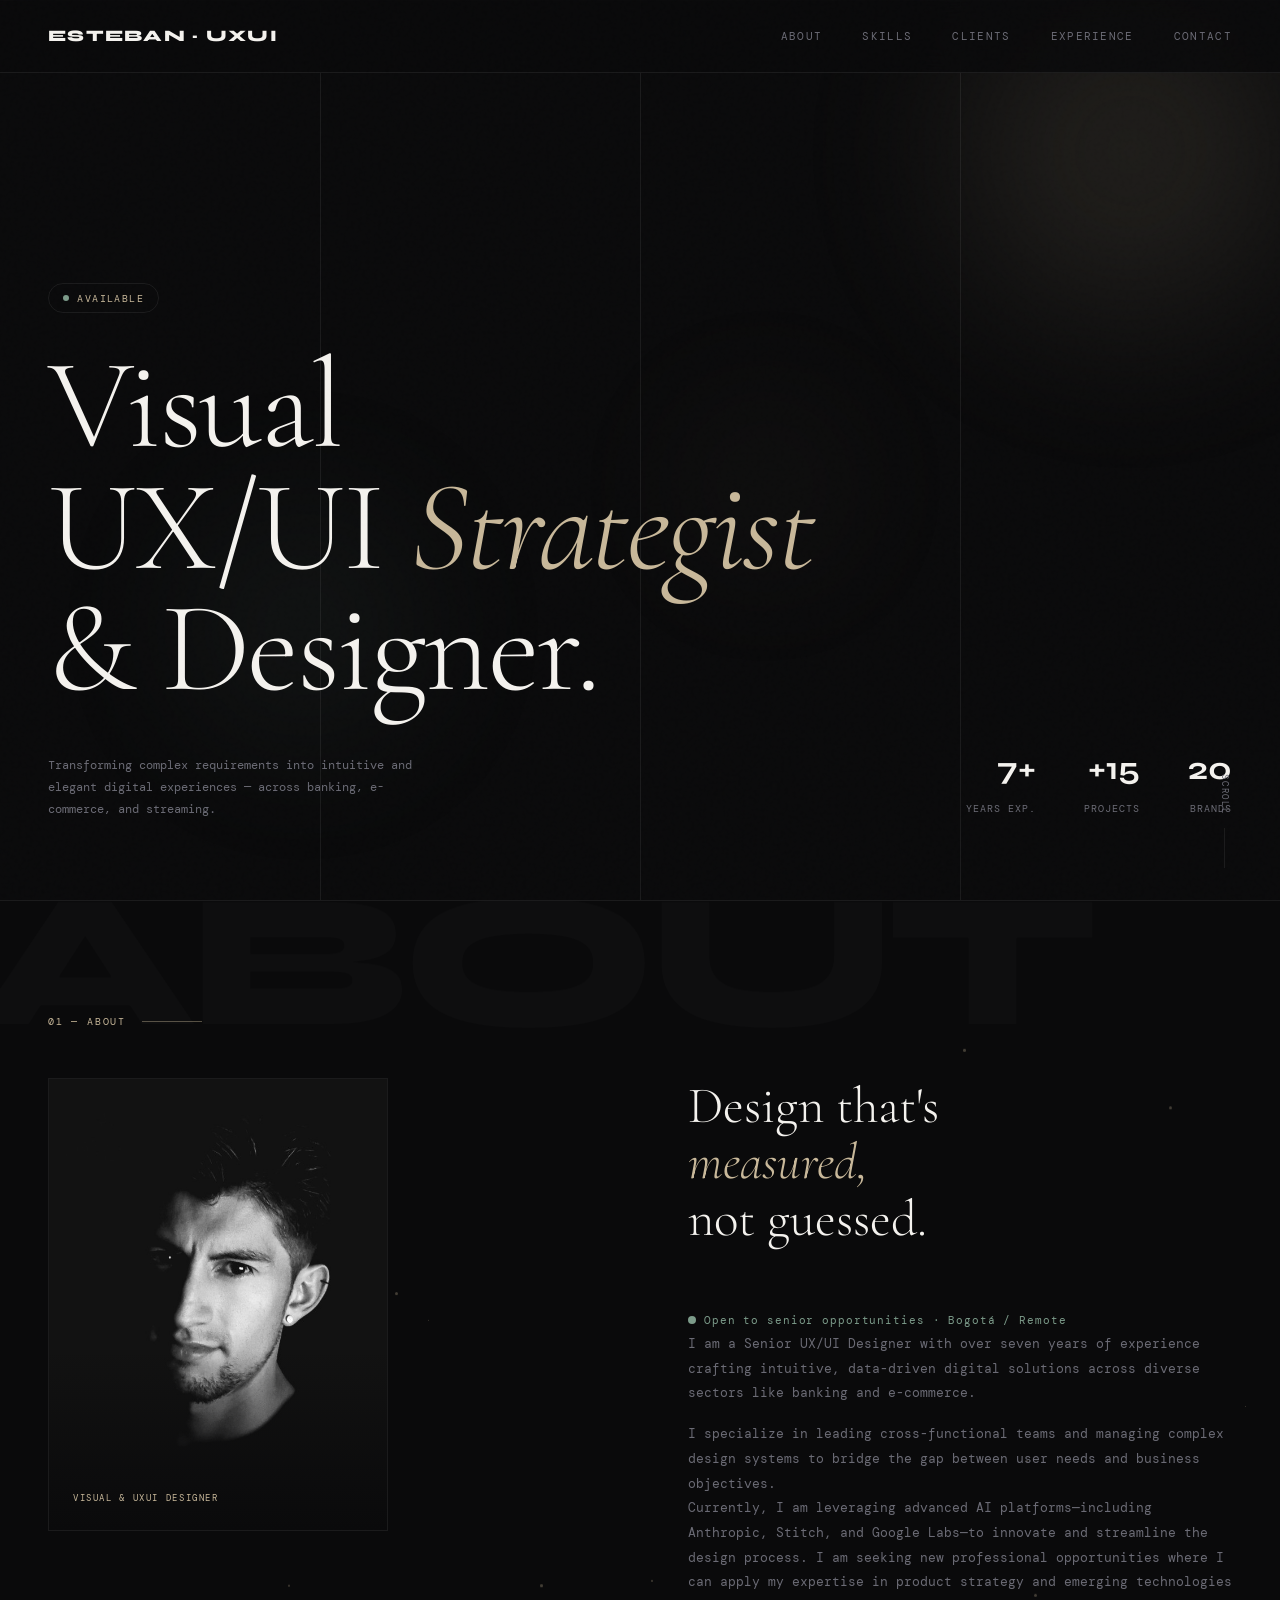
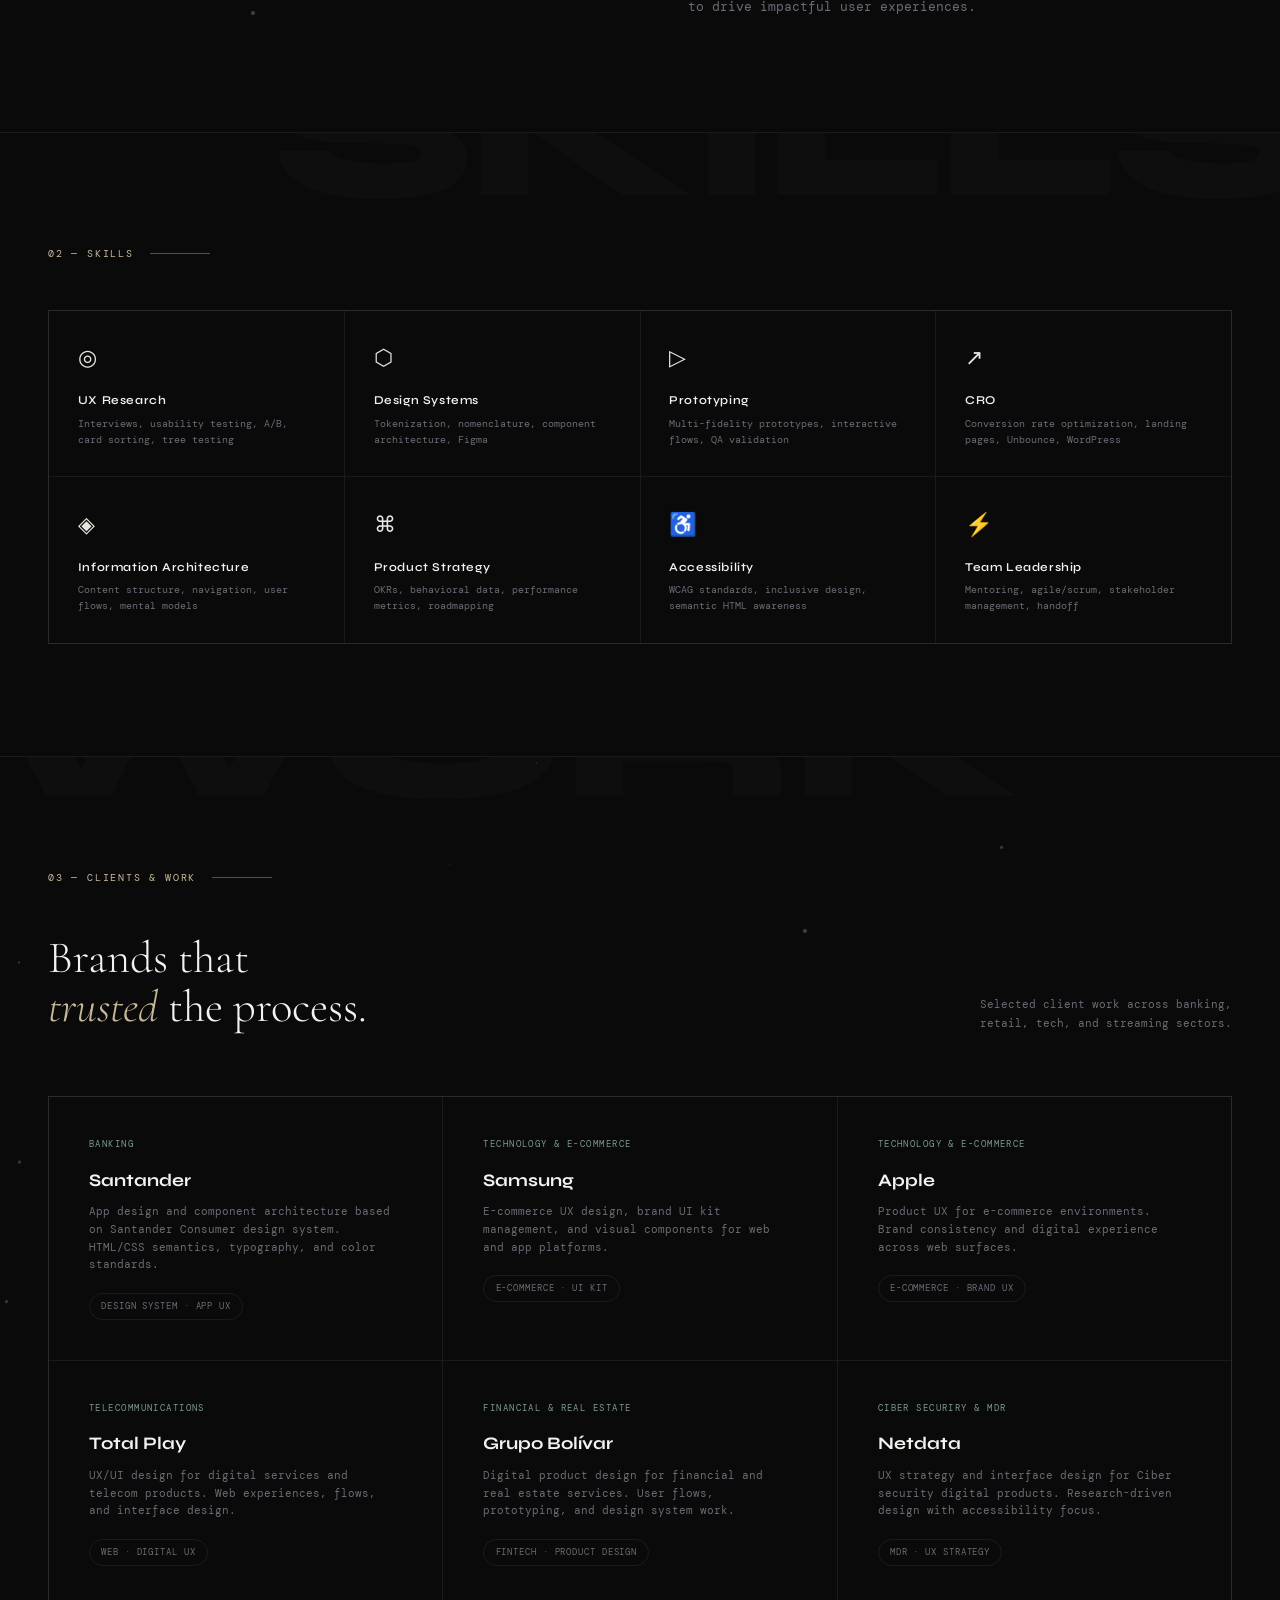
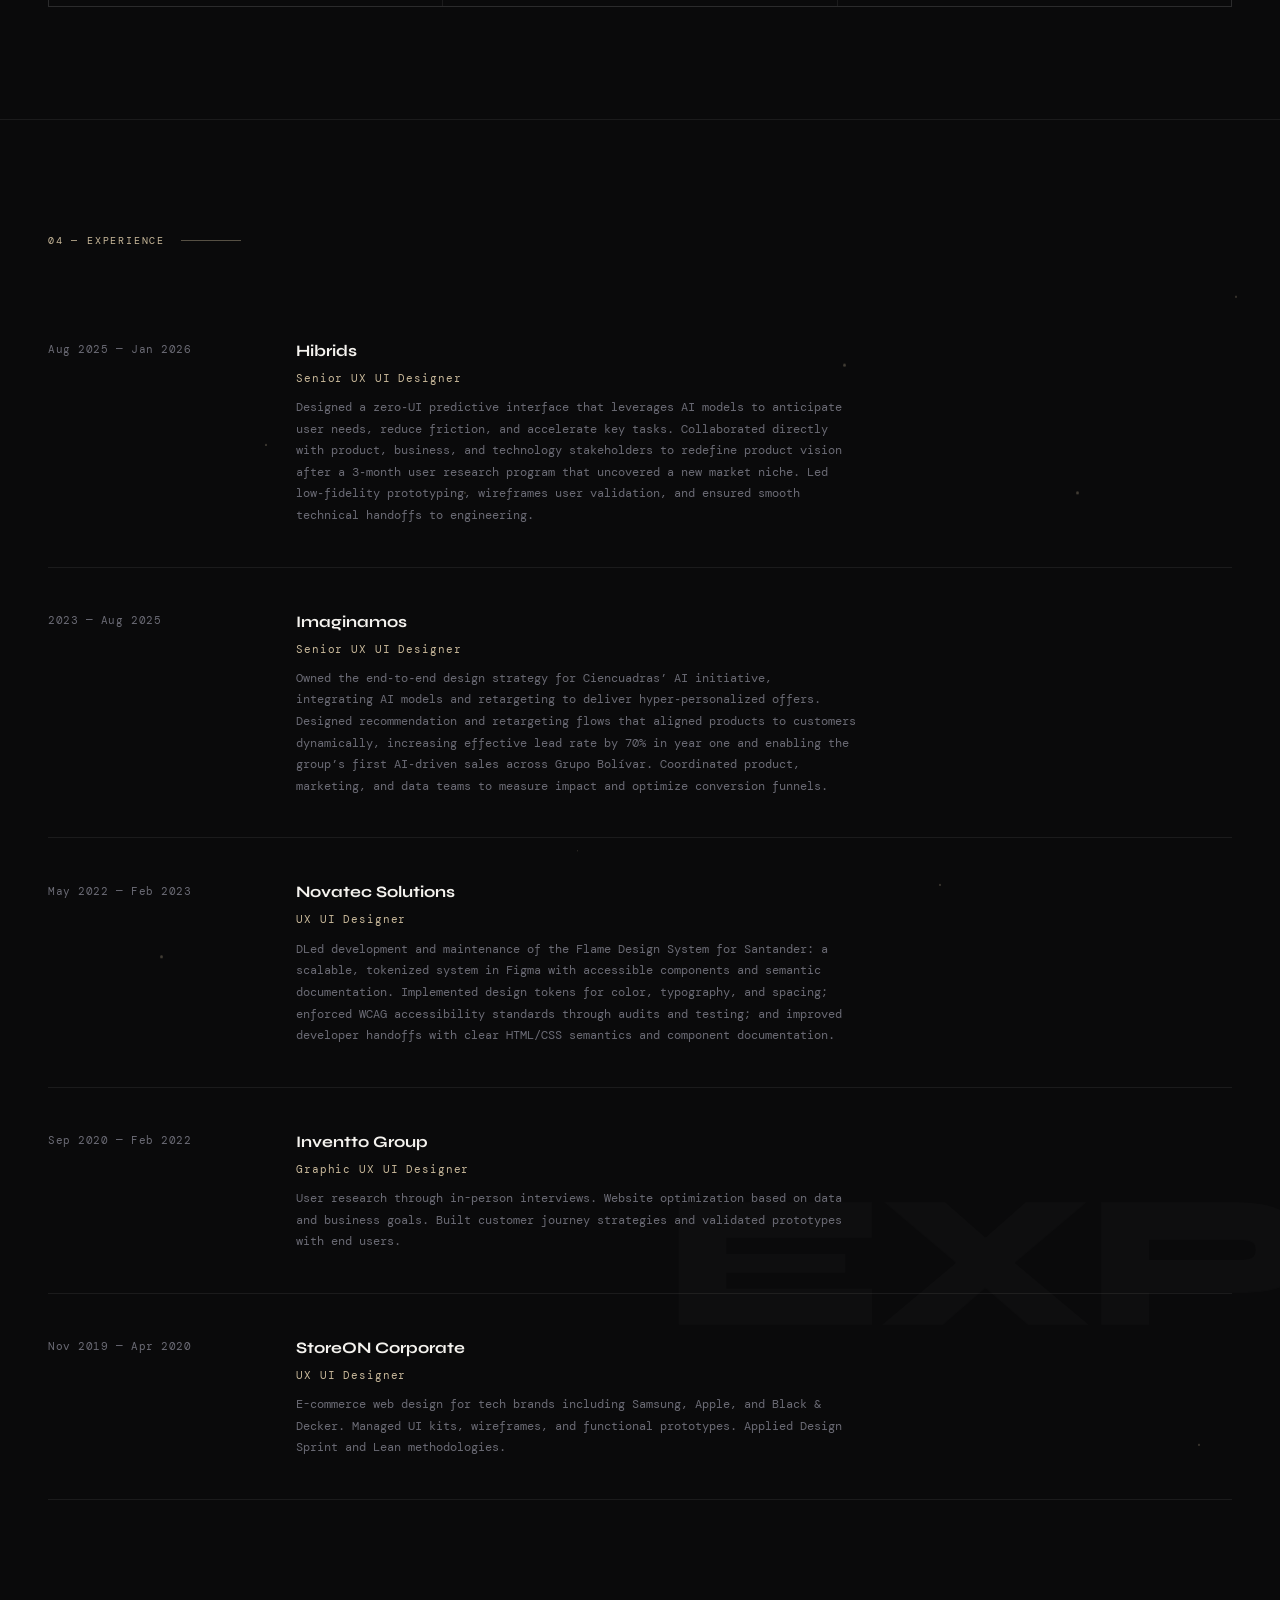
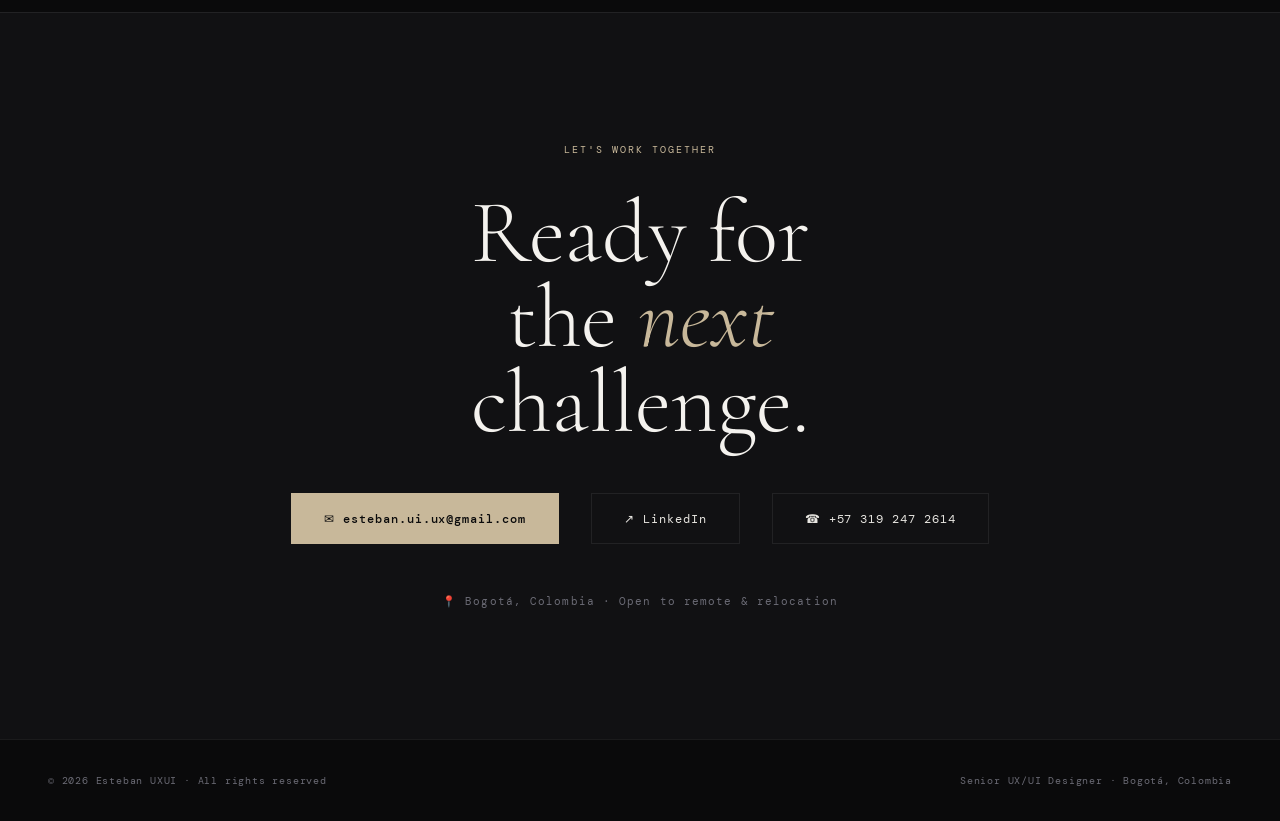
==== index.html @ 53e2f889 "Update index.html update descriptions" ====
<!DOCTYPE html>
<html lang="en">
<head>
  <meta charset="UTF-8" />
  <meta name="viewport" content="width=device-width, initial-scale=1.0" />
  <title>Esteban·Senior UX/UI Designer</title>

  <!-- Fonts -->
  <link href="https://fonts.googleapis.com/css2?family=Cormorant+Garamond:ital,wght@0,300;0,400;0,600;1,300&family=DM+Mono:wght@300;400;500&family=Syne:wght@400;600;700;800&display=swap" rel="stylesheet" />

  <!-- Styles -->
  <link rel="stylesheet" href="css/variables.css" />
  <link rel="stylesheet" href="css/nav.css" />
  <link rel="stylesheet" href="css/hero.css" />
  <link rel="stylesheet" href="css/sections.css" />
  <link rel="stylesheet" href="css/responsive.css" />
</head>
<body>

  <!-- NAV -->
  <nav>
    <div class="nav-logo">Esteban · UXUI</div>
    <ul class="nav-links">
      <li><a href="#about">About</a></li>
      <li><a href="#skills">Skills</a></li>
      <li><a href="#clients">Clients</a></li>
      <li><a href="#experience">Experience</a></li>
      <li><a href="#contact">Contact</a></li>
    </ul>
  </nav>

  <!-- HERO -->
  <section id="hero">
    <div class="parallax-orb orb-1" data-speed="0.15"></div>
    <div class="parallax-orb orb-2" data-speed="0.25"></div>
    <div class="parallax-orb orb-3" data-speed="0.1"></div>
    <div class="hero-grid-line" data-speed="0.05"></div>
    <div class="hero-grid-line" data-speed="0.08"></div>
    <div class="hero-grid-line" data-speed="0.04"></div>

    <div class="hero-badge parallax-layer" data-speed="0.06">Available</div>

    <h1 class="hero-title parallax-layer" data-speed="0.12">
      Visual<br/>
      UX/UI <em>Strategist</em><br/>
      &amp; Designer.
    </h1>

    <div class="hero-bottom parallax-layer" data-speed="0.07">
      <p class="hero-desc">
        Transforming complex requirements into intuitive and elegant digital experiences — across banking, e-commerce, and streaming.
      </p>
      <div class="hero-stats">
        <div>
          <span class="stat-num">7+</span>
          <span class="stat-label">Years exp.</span>
        </div>
        <div>
          <span class="stat-num">+15</span>
          <span class="stat-label">Projects</span>
        </div>
        <div>
          <span class="stat-num">20</span>
          <span class="stat-label">Brands</span>
        </div>
      </div>
    </div>

    <div class="scroll-hint">Scroll</div>
  </section>

  <!-- ABOUT -->
  <section id="about">
    <div class="section-bg-text" data-speed="0.04" style="top:0;left:-2%;">ABOUT</div>
    <div class="section-label">01 — About</div>
    <div class="about-grid reveal">
      <div>
        <div class="about-photo-wrap">
          <img src="assets/images/esteban.jpg" alt="Esteban UXUI" />
          <span class="photo-label">Visual & UXUI Designer</span>
        </div>
      </div>
      <div>
        <h2 class="about-title">
          Design that's<br/>
          <em>measured,</em><br/>
          not guessed.
        </h2>
        <div class="availability-tag">Open to senior opportunities · Bogotá / Remote</div>
        <br/>
        <p class="about-text">
          I am a Senior UX/UI Designer with over seven years of experience crafting intuitive, data-driven digital solutions across diverse sectors like banking and e-commerce.
        <p class="about-text">
          I specialize in leading cross-functional teams and managing complex design systems to bridge the gap between user needs and business objectives. 
        </p>        </p>
        <p class="about-text">
         Currently, I am leveraging advanced AI platforms—including Anthropic, Stitch, and Google Labs—to innovate and streamline the design process. I am seeking new professional opportunities where I can apply my expertise in product strategy and emerging technologies to drive impactful user experiences.
        </p>
      </div>
    </div>
  </section>

  <!-- SKILLS -->
  <section id="skills">
    <div class="section-bg-text" data-speed="0.06" style="top:0;right:-2%;text-align:right;">SKILLS</div>
    <div class="section-label">02 — Skills</div>
    <div class="skills-grid reveal">
      <div class="skill-item">
        <span class="skill-icon">◎</span>
        <div class="skill-name">UX Research</div>
        <div class="skill-desc">Interviews, usability testing, A/B, card sorting, tree testing</div>
      </div>
      <div class="skill-item">
        <span class="skill-icon">⬡</span>
        <div class="skill-name">Design Systems</div>
        <div class="skill-desc">Tokenization, nomenclature, component architecture, Figma</div>
      </div>
      <div class="skill-item">
        <span class="skill-icon">▷</span>
        <div class="skill-name">Prototyping</div>
        <div class="skill-desc">Multi-fidelity prototypes, interactive flows, QA validation</div>
      </div>
      <div class="skill-item">
        <span class="skill-icon">↗</span>
        <div class="skill-name">CRO</div>
        <div class="skill-desc">Conversion rate optimization, landing pages, Unbounce, WordPress</div>
      </div>
      <div class="skill-item">
        <span class="skill-icon">◈</span>
        <div class="skill-name">Information Architecture</div>
        <div class="skill-desc">Content structure, navigation, user flows, mental models</div>
      </div>
      <div class="skill-item">
        <span class="skill-icon">⌘</span>
        <div class="skill-name">Product Strategy</div>
        <div class="skill-desc">OKRs, behavioral data, performance metrics, roadmapping</div>
      </div>
      <div class="skill-item">
        <span class="skill-icon">♿</span>
        <div class="skill-name">Accessibility</div>
        <div class="skill-desc">WCAG standards, inclusive design, semantic HTML awareness</div>
      </div>
      <div class="skill-item">
        <span class="skill-icon">⚡</span>
        <div class="skill-name">Team Leadership</div>
        <div class="skill-desc">Mentoring, agile/scrum, stakeholder management, handoff</div>
      </div>
    </div>
  </section>

  <!-- CLIENTS -->
  <section id="clients">
    <div class="section-bg-text" data-speed="0.05" style="top:0;left:-2%;">WORK</div>
    <div class="section-label">03 — Clients &amp; Work</div>
    <div class="clients-intro reveal">
      <h2 class="clients-title">
        Brands that<br/>
        <em>trusted</em> the process.
      </h2>
      <p class="clients-note">
        Selected client work across banking, retail, tech, and streaming sectors.
      </p>
    </div>
    <div class="clients-grid reveal">
      <div class="client-card">
        <div class="client-sector">Banking</div>
        <div class="client-name">Santander</div>
        <div class="client-work">App design and component architecture based on Santander Consumer design system. HTML/CSS semantics, typography, and color standards.</div>
        <span class="client-tag">Design System · App UX</span>
      </div>
      <div class="client-card">
        <div class="client-sector">Technology & e-Commerce</div>
        <div class="client-name">Samsung</div>
        <div class="client-work">E-commerce UX design, brand UI kit management, and visual components for web and app platforms.</div>
        <span class="client-tag">E-commerce · UI Kit</span>
      </div>
      <div class="client-card">
        <div class="client-sector">Technology & e-Commerce</div>
        <div class="client-name">Apple</div>
        <div class="client-work">Product UX for e-commerce environments. Brand consistency and digital experience across web surfaces.</div>
        <span class="client-tag">E-commerce · Brand UX</span>
      </div>
      <div class="client-card">
        <div class="client-sector">Telecommunications</div>
        <div class="client-name">Total Play</div>
        <div class="client-work">UX/UI design for digital services and telecom products. Web experiences, flows, and interface design.</div>
        <span class="client-tag">Web · Digital UX</span>
      </div>
      <div class="client-card">
        <div class="client-sector">Financial &amp; Real Estate</div>
        <div class="client-name">Grupo Bolívar</div>
        <div class="client-work">Digital product design for financial and real estate services. User flows, prototyping, and design system work.</div>
        <span class="client-tag">Fintech · Product Design</span>
      </div>
      <div class="client-card">
        <div class="client-sector">Ciber securiry &amp; MDR</div>
        <div class="client-name">Netdata</div>
        <div class="client-work">UX strategy and interface design for Ciber security digital products. Research-driven design with accessibility focus.</div>
        <span class="client-tag">MDR · UX Strategy</span>
      </div>
    </div>
  </section>

  <!-- EXPERIENCE -->
  <section id="experience">
    <div class="section-bg-text" data-speed="0.07" style="bottom:0;right:-2%;">EXP</div>
    <div class="section-label">04 — Experience</div>
    <div class="exp-list reveal">
      <div class="exp-item">
        <div class="exp-date">Aug 2025 — Jan 2026</div>
        <div>
          <div class="exp-company">Hibrids</div>
          <div class="exp-role">Senior UX UI Designer</div>
          <div class="exp-desc">Designed a zero‑UI predictive interface that leverages AI models to anticipate user needs, reduce friction, and accelerate key tasks. Collaborated directly with product, business, and technology stakeholders to redefine product vision after a 3‑month user research program that uncovered a new market niche. Led low‑fidelity prototyping, wireframes user validation, and ensured smooth technical handoffs to engineering.</div>
        </div>
      </div>
      <div class="exp-item">
        <div class="exp-date">2023 — Aug 2025</div>
        <div>
          <div class="exp-company">Imaginamos</div>
          <div class="exp-role">Senior UX UI Designer</div>
          <div class="exp-desc">Owned the end‑to‑end design strategy for Ciencuadras’ AI initiative, integrating AI models and retargeting to deliver hyper‑personalized offers. Designed recommendation and retargeting flows that aligned products to customers dynamically, increasing effective lead rate by 70% in year one and enabling the group’s first AI‑driven sales across Grupo Bolívar. Coordinated product, marketing, and data teams to measure impact and optimize conversion funnels.</div>
        </div>
      </div>
      <div class="exp-item">
        <div class="exp-date">May 2022 — Feb 2023</div>
        <div>
          <div class="exp-company">Novatec Solutions</div>
          <div class="exp-role">UX UI Designer</div>
          <div class="exp-desc">DLed development and maintenance of the Flame Design System for Santander: a scalable, tokenized system in Figma with accessible components and semantic documentation. Implemented design tokens for color, typography, and spacing; enforced WCAG accessibility standards through audits and testing; and improved developer handoffs with clear HTML/CSS semantics and component documentation.</div>
        </div>
      </div>
      <div class="exp-item">
        <div class="exp-date">Sep 2020 — Feb 2022</div>
        <div>
          <div class="exp-company">Inventto Group</div>
          <div class="exp-role">Graphic UX UI Designer</div>
          <div class="exp-desc">User research through in-person interviews. Website optimization based on data and business goals. Built customer journey strategies and validated prototypes with end users.</div>
        </div>
      </div>
      <div class="exp-item">
        <div class="exp-date">Nov 2019 — Apr 2020</div>
        <div>
          <div class="exp-company">StoreON Corporate</div>
          <div class="exp-role">UX UI Designer</div>
          <div class="exp-desc">E-commerce web design for tech brands including Samsung, Apple, and Black &amp; Decker. Managed UI kits, wireframes, and functional prototypes. Applied Design Sprint and Lean methodologies.</div>
        </div>
      </div>
    </div>
  </section>

  <!-- CONTACT -->
  <section id="contact">
    <div class="contact-eyebrow">Let's work together</div>
    <h2 class="contact-title">
      Ready for<br/>
      the <em>next</em><br/>
      challenge.
    </h2>
    <div class="contact-links">
      <a href="mailto:esteban.ui.ux@gmail.com" class="contact-link primary">✉ esteban.ui.ux@gmail.com</a>
      <a href="https://www.linkedin.com/in/estebanuxui-6846291a7" target="_blank" class="contact-link">↗ LinkedIn</a>
      <a href="tel:+573192472614" class="contact-link">☎ +57 319 247 2614</a>
    </div>
    <p class="contact-location">📍 Bogotá, Colombia · Open to remote &amp; relocation</p>
  </section>

  <!-- FOOTER -->
  <footer>
    <span class="footer-copy">© 2026 Esteban UXUI · All rights reserved</span>
    <span class="footer-made">Senior UX/UI Designer · Bogotá, Colombia</span>
  </footer>

  <!-- Scripts (ES modules) -->
  <script type="module" src="js/main.js"></script>

</body>
</html>
---- css/variables.css ----
/* ============================================
   VARIABLES & BASE RESET
   ============================================ */

:root {
  --bg:      #0a0a0b;
  --bg2:     #111113;
  --bg3:     #18181c;
  --border:  rgba(255, 255, 255, 0.07);
  --text:    #e8e6e1;
  --muted:   #6b6b75;
  --accent:  #c8b89a;
  --accent2: #7c9b8a;
  --white:   #f4f2ee;
}

*, *::before, *::after {
  box-sizing: border-box;
  margin: 0;
  padding: 0;
}

html {
  scroll-behavior: smooth;
}

body {
  background: var(--bg);
  color: var(--text);
  font-family: 'DM Mono', monospace;
  font-size: 14px;
  line-height: 1.7;
  overflow-x: hidden;
}

/* Noise texture overlay */
body::before {
  content: '';
  position: fixed;
  inset: 0;
  background-image: url("data:image/svg+xml,%3Csvg viewBox='0 0 256 256' xmlns='http://www.w3.org/2000/svg'%3E%3Cfilter id='noise'%3E%3CfeTurbulence type='fractalNoise' baseFrequency='0.9' numOctaves='4' stitchTiles='stitch'/%3E%3C/filter%3E%3Crect width='100%25' height='100%25' filter='url(%23noise)' opacity='0.04'/%3E%3C/svg%3E");
  pointer-events: none;
  z-index: 9999;
  opacity: 0.4;
}

/* Shared section base */
section {
  padding: 7rem 3rem;
  border-top: 1px solid var(--border);
}

/* Section label */
.section-label {
  font-size: 10px;
  letter-spacing: 0.18em;
  text-transform: uppercase;
  color: var(--accent);
  margin-bottom: 3rem;
  display: flex;
  align-items: center;
  gap: 1rem;
}

.section-label::after {
  content: '';
  height: 1px;
  flex: 1;
  max-width: 60px;
  background: var(--accent);
  opacity: 0.4;
}

/* Scroll reveal animation */
.reveal {
  opacity: 0;
  transform: translateY(30px);
  transition: opacity 0.7s ease, transform 0.7s ease;
}

.reveal.visible {
  opacity: 1;
  transform: translateY(0);
}

/* Keyframes */
@keyframes fadeUp {
  from { opacity: 0; transform: translateY(24px); }
  to   { opacity: 1; transform: translateY(0); }
}

@keyframes pulse {
  0%, 100% { opacity: 1; transform: scale(1); }
  50%       { opacity: 0.4; transform: scale(0.7); }
}
---- css/nav.css ----
/* ============================================
   NAV — Fixed top navigation
   ============================================ */
nav {
  position: fixed;
  top: 0; left: 0; right: 0;
  z-index: 100;
  display: flex;
  justify-content: space-between;
  align-items: center;
  padding: 1.4rem 3rem;
  border-bottom: 1px solid var(--border);
  background: rgba(10,10,11,0.85);
  backdrop-filter: blur(16px);
}
.nav-logo {
  font-family: 'Syne', sans-serif;
  font-weight: 800;
  font-size: 1rem;
  letter-spacing: 0.08em;
  color: var(--white);
  text-transform: uppercase;
}
.nav-links { display: flex; gap: 2.5rem; list-style: none; }
.nav-links a {
  color: var(--muted);
  text-decoration: none;
  font-size: 11px;
  letter-spacing: 0.12em;
  text-transform: uppercase;
  transition: color 0.3s;
}
.nav-links a:hover { color: var(--accent); }
---- css/hero.css ----
/* ============================================
   HERO — Full-screen intro section
   ============================================ */
#hero {
  min-height: 100vh;
  display: flex;
  flex-direction: column;
  justify-content: flex-end;
  padding: 0 3rem 5rem;
  position: relative;
  overflow: hidden;
}
.parallax-orb {
  position: absolute;
  border-radius: 50%;
  pointer-events: none;
  will-change: transform;
  filter: blur(80px);
  opacity: 0.18;
}
.orb-1 { width:500px;height:500px;background:radial-gradient(circle,#c8b89a 0%,transparent 70%);top:-100px;right:-100px; }
.orb-2 { width:350px;height:350px;background:radial-gradient(circle,#7c9b8a 0%,transparent 70%);bottom:100px;left:10%;opacity:0.12; }
.orb-3 { width:250px;height:250px;background:radial-gradient(circle,#c8b89a 0%,transparent 70%);top:40%;left:50%;opacity:0.08; }
.hero-grid-line { position:absolute;top:0;bottom:0;width:1px;background:var(--border);will-change:transform; }
.hero-grid-line:nth-child(4) { left:25%; }
.hero-grid-line:nth-child(5) { left:50%; }
.hero-grid-line:nth-child(6) { left:75%; }
.parallax-layer { will-change: transform; }
.section-bg-text {
  position:absolute;
  font-family:'Syne',sans-serif;
  font-size:clamp(6rem,15vw,14rem);
  font-weight:800;
  color:rgba(255,255,255,0.02);
  pointer-events:none;
  white-space:nowrap;
  line-height:1;
  will-change:transform;
  letter-spacing:-0.04em;
  user-select:none;
}
.parallax-dots { position:absolute;width:100%;height:100%;top:0;left:0;pointer-events:none;overflow:hidden; }
.pdot { position:absolute;width:2px;height:2px;background:var(--accent);border-radius:50%;opacity:0.3;will-change:transform; }
.hero-badge {
  display:inline-flex;align-items:center;gap:0.5rem;
  border:1px solid var(--border);padding:0.35rem 0.9rem;
  border-radius:100px;font-size:10px;letter-spacing:0.14em;
  text-transform:uppercase;color:var(--accent);margin-bottom:2rem;
  width:fit-content;animation:fadeUp 0.8s ease both;
}
.hero-badge::before { content:'';width:6px;height:6px;background:var(--accent2);border-radius:50%;animation:pulse 2s infinite; }
.hero-title {
  font-family:'Cormorant Garamond',serif;
  font-size:clamp(4rem,10vw,9rem);
  font-weight:300;line-height:0.95;letter-spacing:-0.02em;
  color:var(--white);margin-bottom:2rem;
  animation:fadeUp 0.8s 0.1s ease both;
}
.hero-title em { font-style:italic;color:var(--accent); }
.hero-bottom { display:flex;justify-content:space-between;align-items:flex-end;animation:fadeUp 0.8s 0.2s ease both; }
.hero-desc { max-width:380px;color:var(--muted);font-size:12px;line-height:1.8; }
.hero-stats { display:flex;gap:3rem;text-align:right; }
.stat-num { font-family:'Syne',sans-serif;font-size:2rem;font-weight:700;color:var(--white);display:block; }
.stat-label { font-size:10px;letter-spacing:0.1em;text-transform:uppercase;color:var(--muted); }
.scroll-hint {
  position:absolute;right:3rem;bottom:2rem;
  writing-mode:vertical-rl;font-size:9px;letter-spacing:0.2em;
  text-transform:uppercase;color:var(--muted);
  display:flex;align-items:center;gap:0.8rem;
  animation:fadeUp 1s 0.5s ease both;
}
.scroll-hint::after { content:'';height:40px;width:1px;background:var(--border); }
---- css/sections.css ----
/* ============================================
   PARALLAX BG TEXT & DOTS (shared)
   ============================================ */

.section-bg-text {
  position: absolute;
  font-family: 'Syne', sans-serif;
  font-size: clamp(6rem, 15vw, 14rem);
  font-weight: 800;
  color: rgba(255, 255, 255, 0.02);
  pointer-events: none;
  white-space: nowrap;
  line-height: 1;
  will-change: transform;
  letter-spacing: -0.04em;
  user-select: none;
}

#about, #skills, #clients, #experience {
  position: relative;
  overflow: hidden;
}

.parallax-dots {
  position: absolute;
  width: 100%; height: 100%;
  top: 0; left: 0;
  pointer-events: none;
  overflow: hidden;
}

.pdot {
  position: absolute;
  width: 2px; height: 2px;
  background: var(--accent);
  border-radius: 50%;
  opacity: 0.3;
  will-change: transform;
}

/* ============================================
   ABOUT SECTION
   ============================================ */

#about .about-grid {
  display: grid;
  grid-template-columns: 1fr 1fr;
  gap: 6rem;
  align-items: start;
}

.about-title {
  font-family: 'Cormorant Garamond', serif;
  font-size: clamp(2rem, 4vw, 3.5rem);
  font-weight: 300;
  line-height: 1.1;
  color: var(--white);
  margin-bottom: 2rem;
}

.about-title em {
  font-style: italic;
  color: var(--accent);
}

.about-text {
  color: var(--muted);
  line-height: 1.9;
  font-size: 13px;
}

.about-text + .about-text {
  margin-top: 1rem;
}

.availability-tag {
  display: inline-flex;
  align-items: center;
  gap: 0.5rem;
  margin-top: 2rem;
  font-size: 11px;
  color: var(--accent2);
  letter-spacing: 0.08em;
}

.availability-tag::before {
  content: '';
  width: 8px; height: 8px;
  background: var(--accent2);
  border-radius: 50%;
  animation: pulse 2s infinite;
}

/* Photo */
.about-photo-wrap {
  position: relative;
  width: 100%;
  max-width: 340px;
  aspect-ratio: 3/4;
  overflow: hidden;
  border: 1px solid var(--border);
}

.about-photo-wrap::after {
  content: '';
  position: absolute;
  inset: 0;
  background: linear-gradient(to top, var(--bg) 0%, transparent 40%);
  pointer-events: none;
}

.about-photo-wrap img {
  width: 100%;
  height: 100%;
  object-fit: cover;
  object-position: center top;
  filter: grayscale(20%) contrast(1.1);
  transition: transform 0.6s ease;
}

.about-photo-wrap:hover img {
  transform: scale(1.03);
}

.photo-label {
  position: absolute;
  bottom: 1.5rem;
  left: 1.5rem;
  z-index: 2;
  font-size: 9px;
  letter-spacing: 0.18em;
  text-transform: uppercase;
  color: var(--accent);
}

/* ============================================
   SKILLS SECTION
   ============================================ */

#skills .skills-grid {
  display: grid;
  grid-template-columns: repeat(4, 1fr);
  gap: 1px;
  background: var(--border);
  border: 1px solid var(--border);
}

.skill-item {
  background: var(--bg);
  padding: 1.8rem;
  transition: background 0.3s;
  cursor: default;
}

.skill-item:hover {
  background: var(--bg3);
}

.skill-icon {
  font-size: 1.4rem;
  margin-bottom: 0.8rem;
  display: block;
}

.skill-name {
  font-family: 'Syne', sans-serif;
  font-size: 12px;
  font-weight: 600;
  color: var(--white);
  letter-spacing: 0.05em;
  margin-bottom: 0.3rem;
}

.skill-desc {
  font-size: 10px;
  color: var(--muted);
  line-height: 1.6;
}

/* ============================================
   CLIENTS SECTION
   ============================================ */

#clients .clients-intro {
  display: flex;
  justify-content: space-between;
  align-items: flex-end;
  margin-bottom: 4rem;
}

.clients-title {
  font-family: 'Cormorant Garamond', serif;
  font-size: clamp(2rem, 3.5vw, 3rem);
  font-weight: 300;
  color: var(--white);
  line-height: 1.1;
}

.clients-title em {
  font-style: italic;
  color: var(--accent);
}

.clients-note {
  font-size: 11px;
  color: var(--muted);
  max-width: 260px;
  text-align: right;
}

.clients-grid {
  display: grid;
  grid-template-columns: repeat(3, 1fr);
  gap: 1px;
  background: var(--border);
  border: 1px solid var(--border);
}

.client-card {
  background: var(--bg);
  padding: 2.5rem;
  transition: background 0.3s;
  position: relative;
  overflow: hidden;
}

.client-card::before {
  content: '';
  position: absolute;
  top: 0; left: 0;
  width: 3px; height: 0;
  background: var(--accent);
  transition: height 0.4s ease;
}

.client-card:hover { background: var(--bg3); }
.client-card:hover::before { height: 100%; }

.client-sector {
  font-size: 9px;
  letter-spacing: 0.16em;
  text-transform: uppercase;
  color: var(--accent2);
  margin-bottom: 0.8rem;
}

.client-name {
  font-family: 'Syne', sans-serif;
  font-size: 1.1rem;
  font-weight: 700;
  color: var(--white);
  margin-bottom: 0.5rem;
}

.client-work {
  font-size: 11px;
  color: var(--muted);
  line-height: 1.6;
}

.client-tag {
  display: inline-block;
  margin-top: 1.2rem;
  font-size: 9px;
  letter-spacing: 0.1em;
  text-transform: uppercase;
  padding: 0.3rem 0.7rem;
  border: 1px solid var(--border);
  color: var(--muted);
  border-radius: 100px;
}

/* ============================================
   EXPERIENCE SECTION
   ============================================ */

#experience .exp-list {
  display: flex;
  flex-direction: column;
  gap: 0;
}

.exp-item {
  display: grid;
  grid-template-columns: 200px 1fr;
  gap: 3rem;
  padding: 2.5rem 0;
  border-bottom: 1px solid var(--border);
  transition: background 0.3s;
}

.exp-item:hover {
  background: rgba(255, 255, 255, 0.015);
}

.exp-date {
  font-size: 11px;
  color: var(--muted);
  letter-spacing: 0.05em;
  padding-top: 0.2rem;
}

.exp-company {
  font-family: 'Syne', sans-serif;
  font-size: 1rem;
  font-weight: 700;
  color: var(--white);
  margin-bottom: 0.3rem;
}

.exp-role {
  font-size: 11px;
  color: var(--accent);
  letter-spacing: 0.08em;
  margin-bottom: 0.6rem;
}

.exp-desc {
  font-size: 12px;
  color: var(--muted);
  line-height: 1.8;
  max-width: 560px;
}

/* ============================================
   CONTACT SECTION
   ============================================ */

#contact {
  text-align: center;
  padding: 8rem 3rem;
  background: var(--bg2);
}

.contact-eyebrow {
  font-size: 10px;
  letter-spacing: 0.2em;
  text-transform: uppercase;
  color: var(--accent);
  margin-bottom: 2rem;
}

.contact-title {
  font-family: 'Cormorant Garamond', serif;
  font-size: clamp(3rem, 7vw, 7rem);
  font-weight: 300;
  line-height: 0.95;
  color: var(--white);
  margin-bottom: 3rem;
}

.contact-title em {
  font-style: italic;
  color: var(--accent);
}

.contact-links {
  display: flex;
  justify-content: center;
  gap: 2rem;
  flex-wrap: wrap;
  margin-bottom: 3rem;
}

.contact-link {
  display: inline-flex;
  align-items: center;
  gap: 0.5rem;
  padding: 0.9rem 2rem;
  border: 1px solid var(--border);
  color: var(--text);
  text-decoration: none;
  font-size: 12px;
  letter-spacing: 0.08em;
  transition: all 0.3s;
  background: transparent;
}

.contact-link:hover {
  border-color: var(--accent);
  color: var(--accent);
  background: rgba(200, 184, 154, 0.05);
}

.contact-link.primary {
  background: var(--accent);
  border-color: var(--accent);
  color: var(--bg);
  font-weight: 500;
}

.contact-link.primary:hover {
  background: var(--white);
  border-color: var(--white);
  color: var(--bg);
}

.contact-location {
  font-size: 11px;
  color: var(--muted);
  letter-spacing: 0.1em;
}

/* ============================================
   FOOTER
   ============================================ */

footer {
  padding: 2rem 3rem;
  border-top: 1px solid var(--border);
  display: flex;
  justify-content: space-between;
  align-items: center;
}

.footer-copy,
.footer-made {
  font-size: 10px;
  color: var(--muted);
  letter-spacing: 0.08em;
}
---- css/responsive.css ----
/* ============================================
   RESPONSIVE — Mobile first breakpoints
   ============================================ */

@media (max-width: 768px) {

  /* Nav */
  nav { padding: 1.2rem 1.5rem; }
  .nav-links { display: none; }

  /* Hero */
  #hero { padding: 0 1.5rem 4rem; }
  .hero-bottom { flex-direction: column; align-items: flex-start; gap: 2rem; }
  .hero-stats  { gap: 2rem; text-align: left; }
  .scroll-hint { display: none; }

  /* Sections */
  section { padding: 5rem 1.5rem; }

  /* About */
  #about .about-grid { grid-template-columns: 1fr; gap: 2rem; }

  /* Skills */
  #skills .skills-grid { grid-template-columns: repeat(2, 1fr); }

  /* Clients */
  .clients-grid  { grid-template-columns: 1fr; }
  .clients-intro { flex-direction: column; align-items: flex-start; gap: 1rem; }
  .clients-note  { text-align: left; }

  /* Experience */
  .exp-item { grid-template-columns: 1fr; gap: 0.5rem; }

  /* Footer */
  footer { flex-direction: column; gap: 0.5rem; text-align: center; }
}

@media (min-width: 769px) and (max-width: 1024px) {
  #skills .skills-grid { grid-template-columns: repeat(2, 1fr); }
  .clients-grid { grid-template-columns: repeat(2, 1fr); }
  #about .about-grid { gap: 3rem; }
}
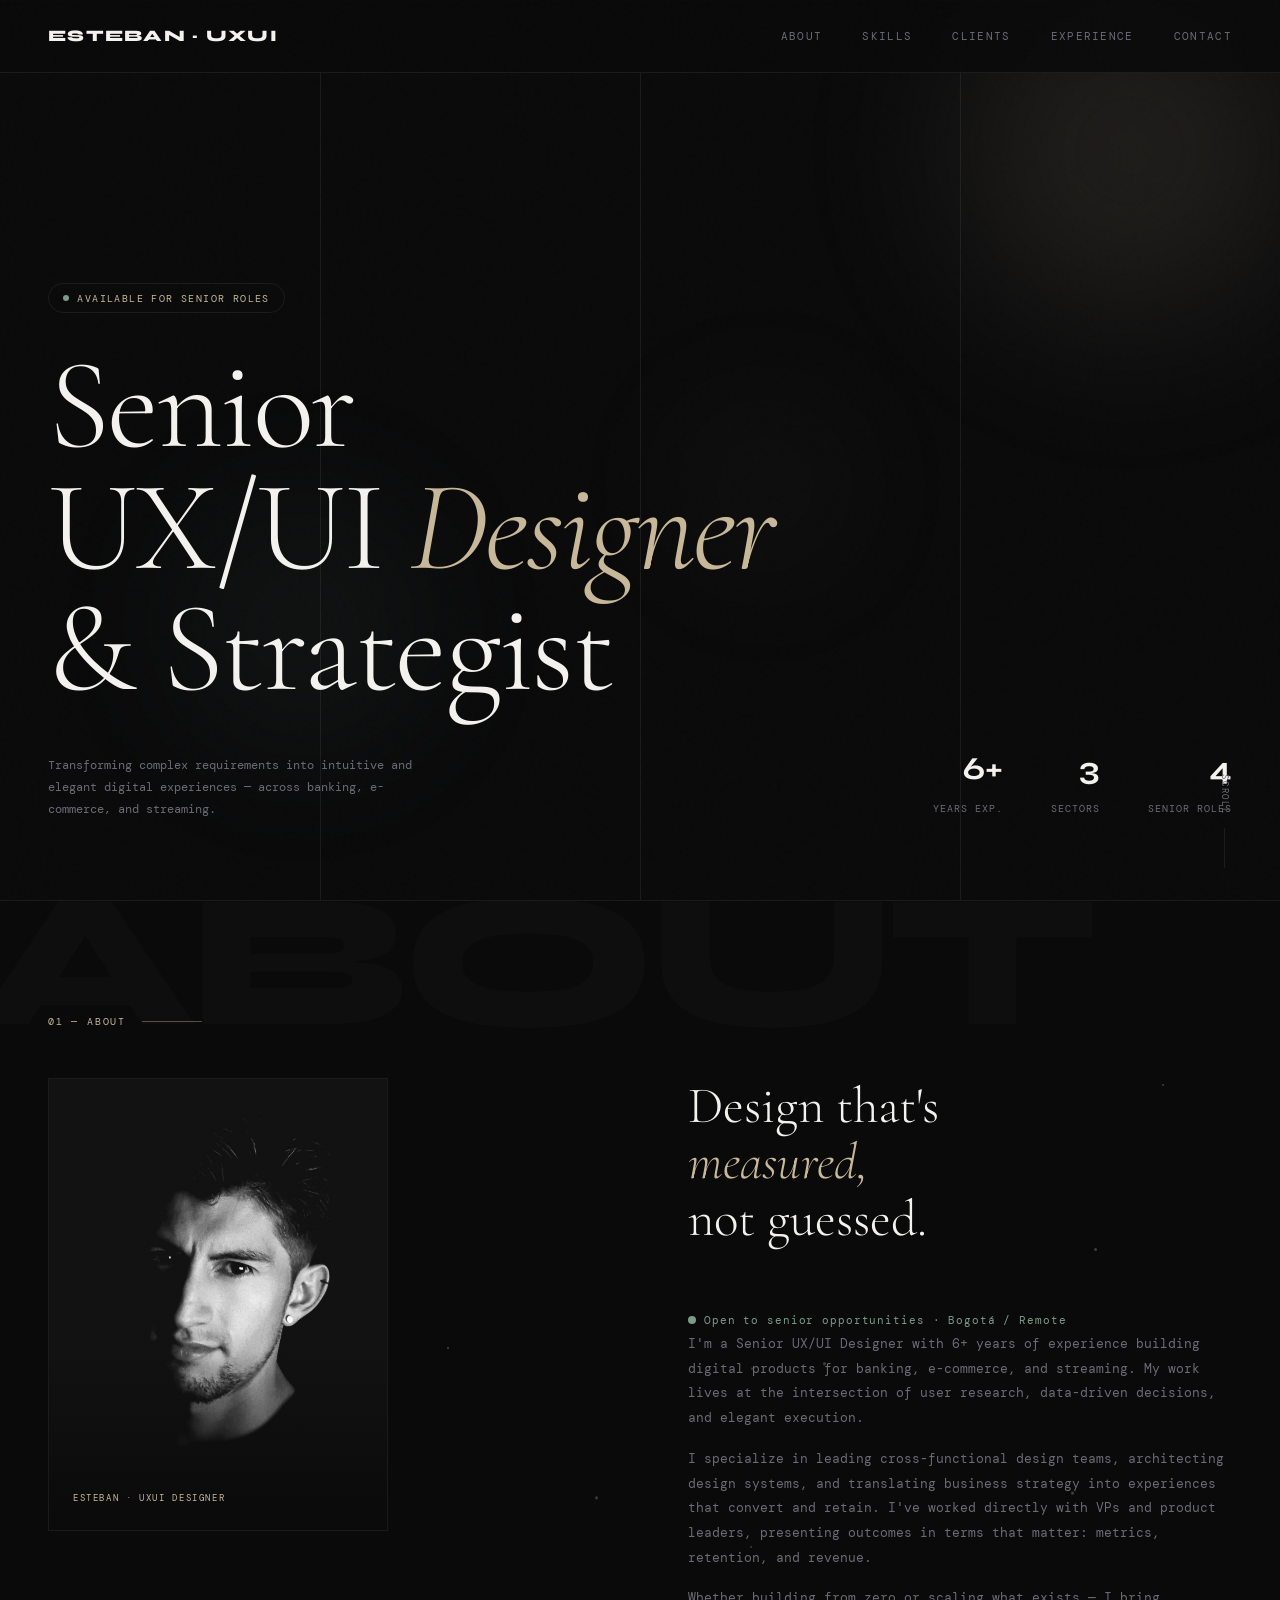
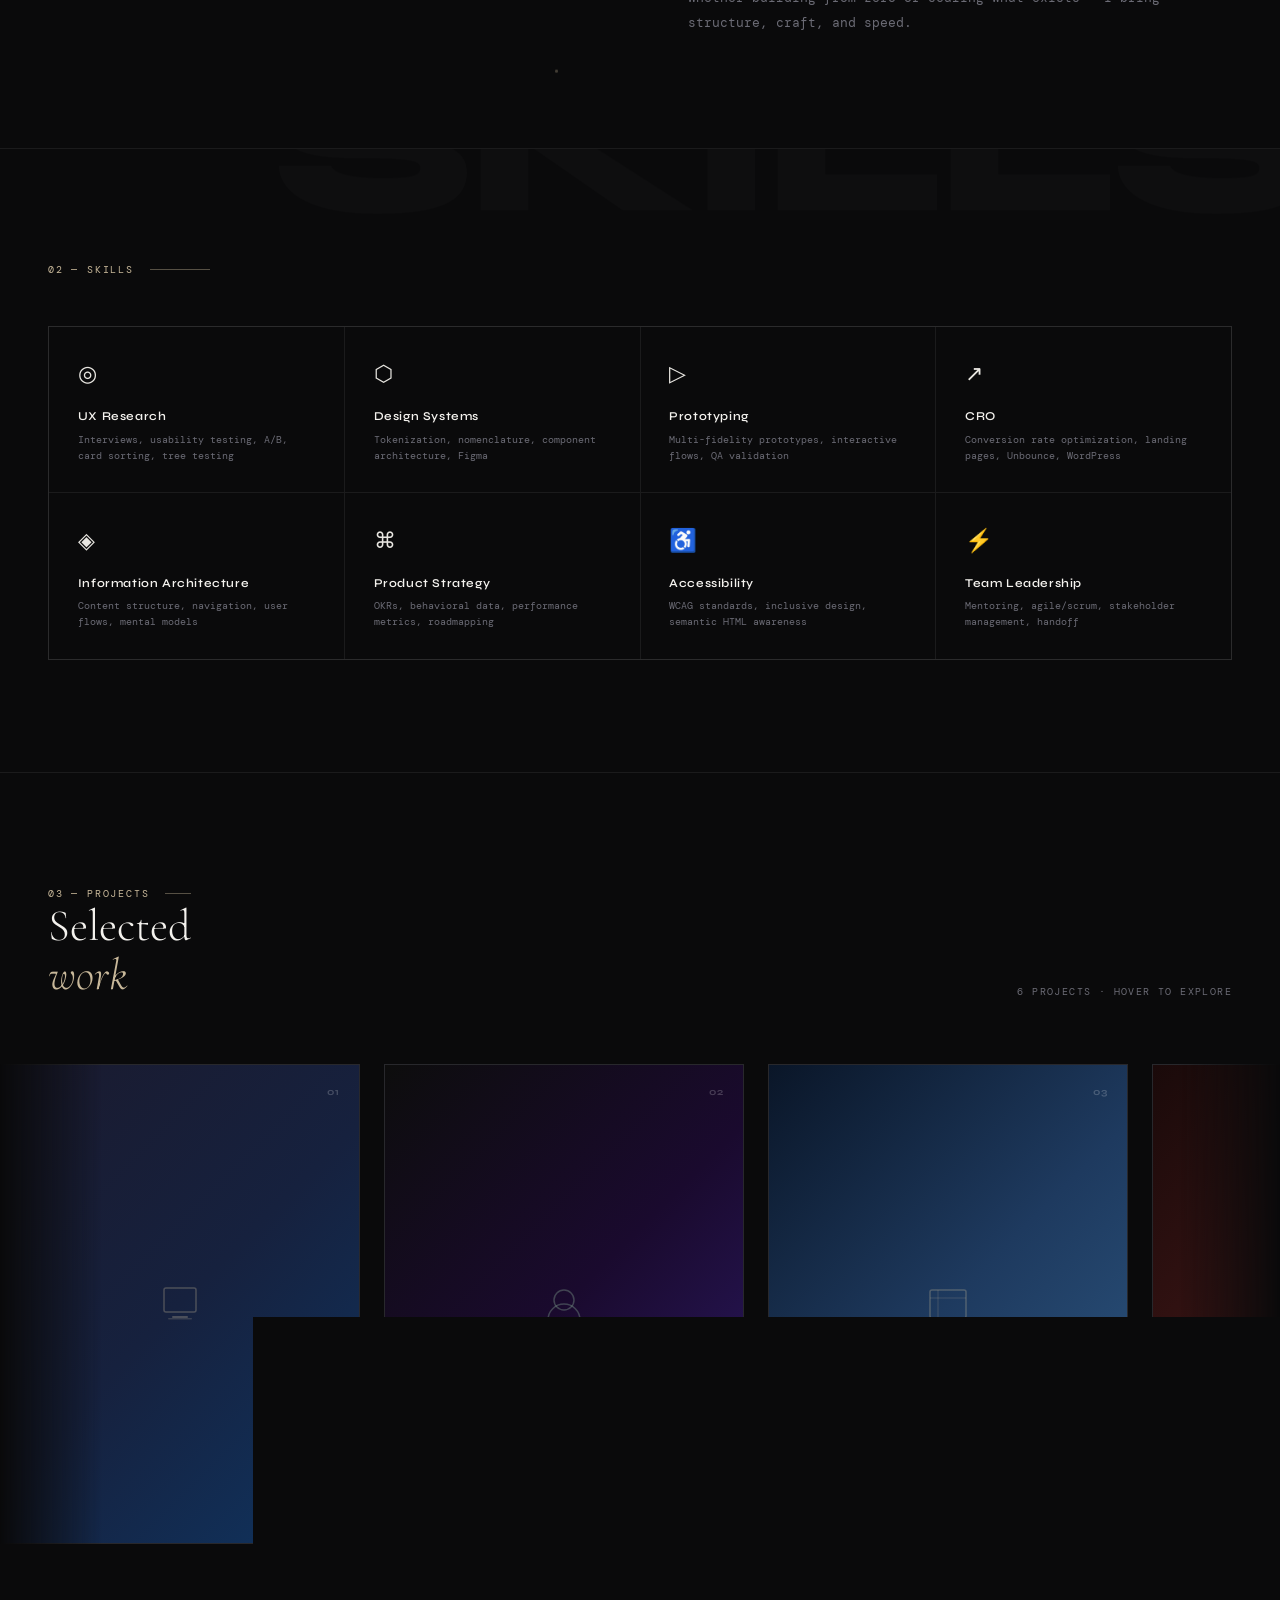
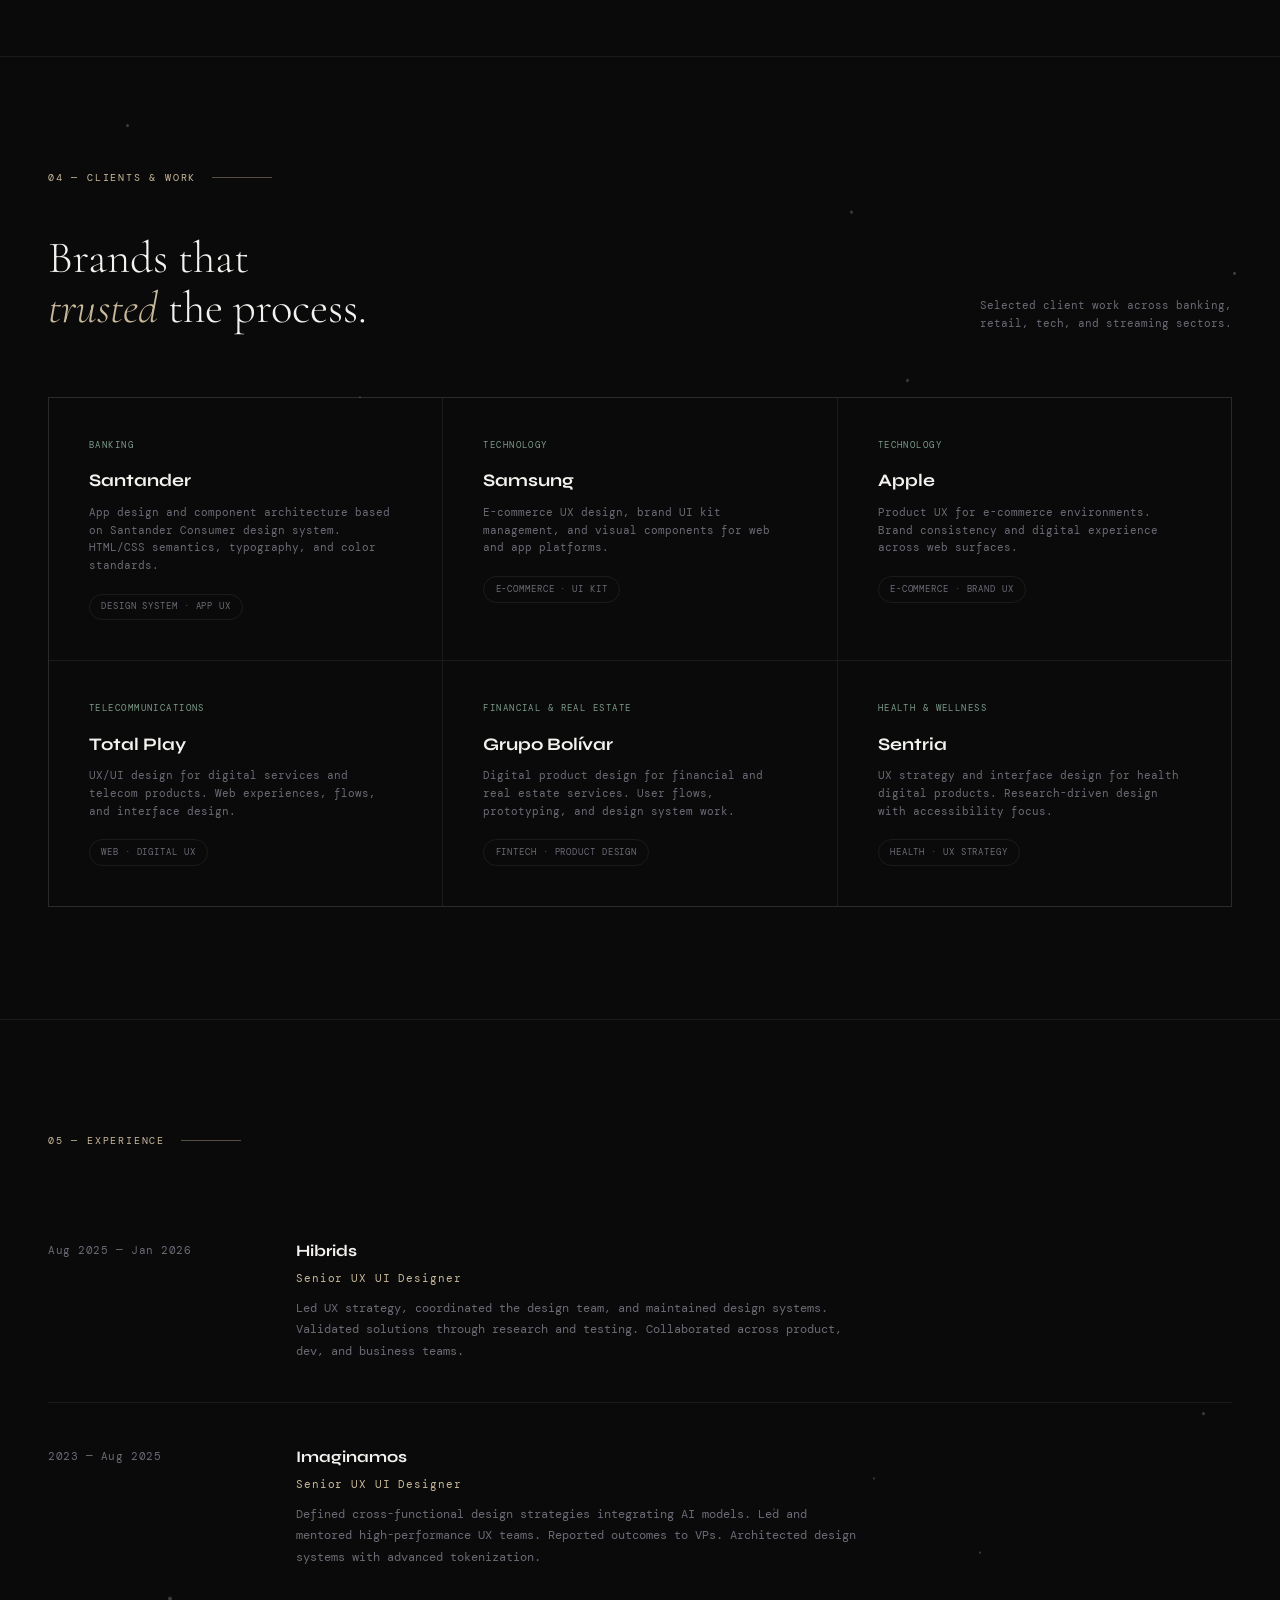
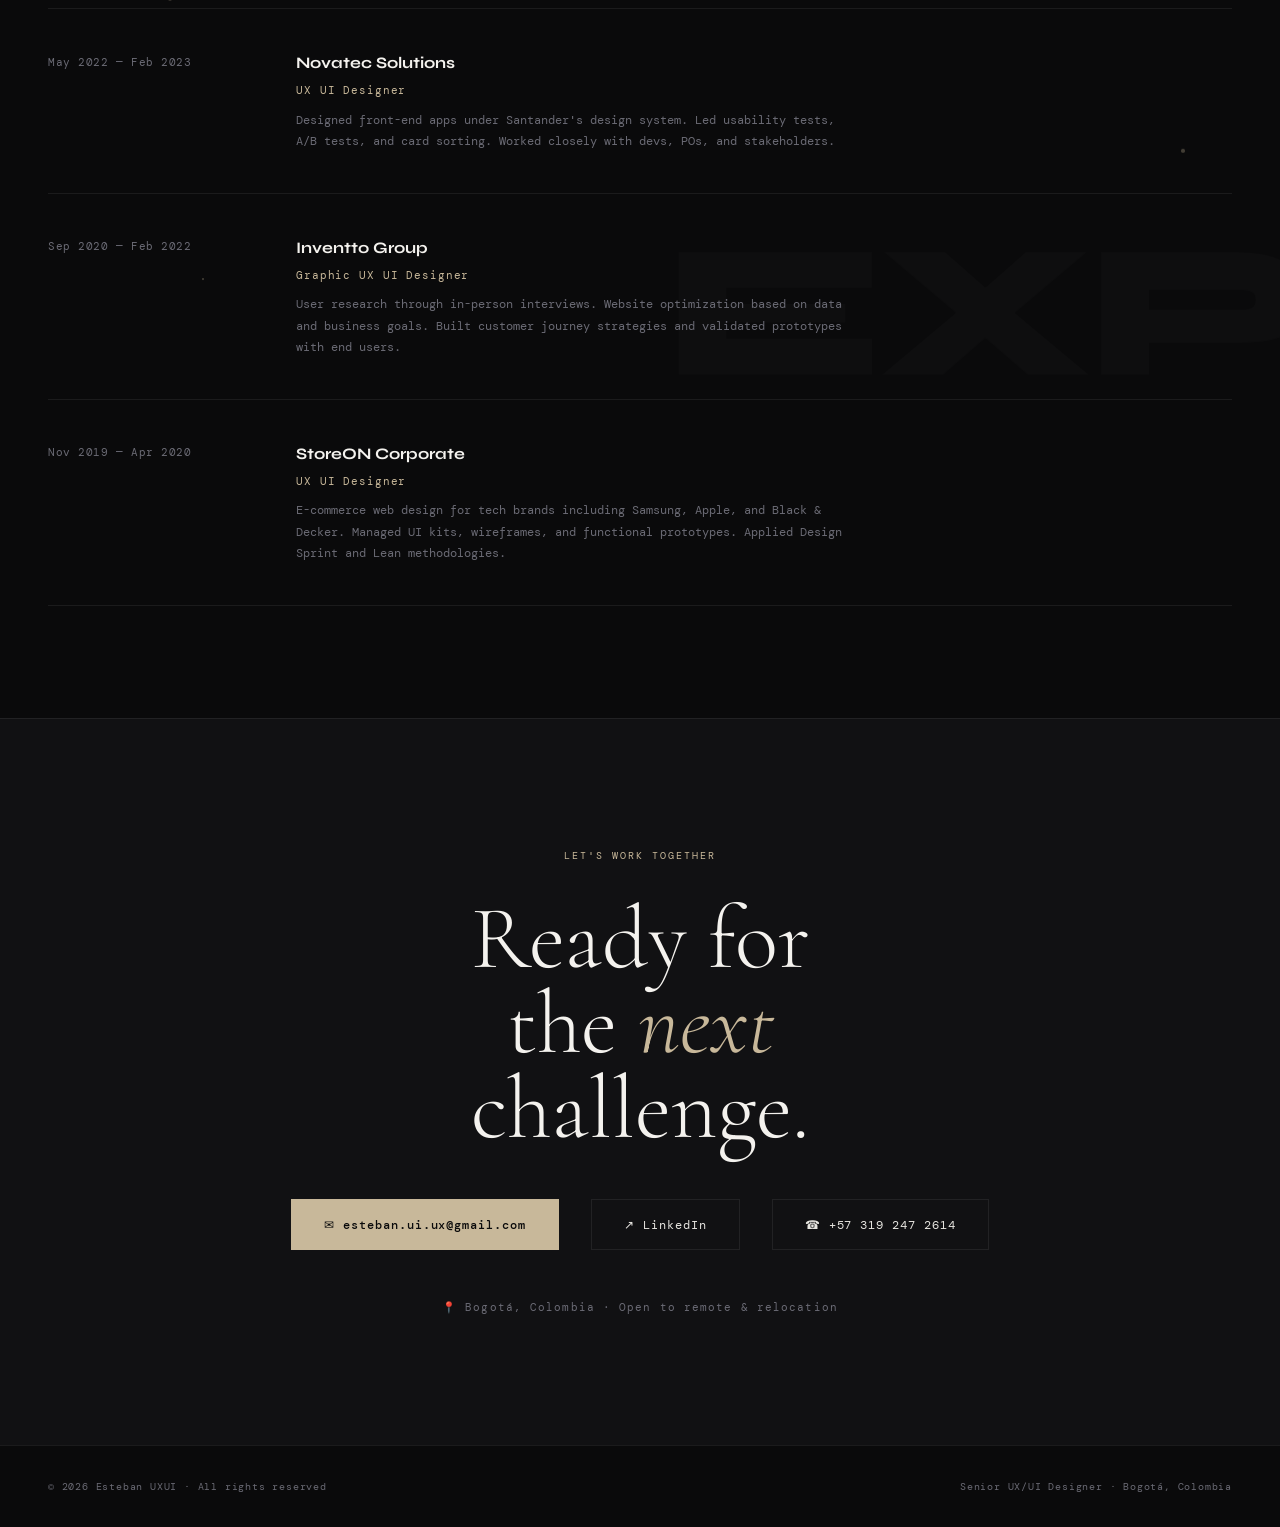
==== commit 155c124b: "Carrousel Se agrega carrusel del proyecto" ====
--- a/index.html
+++ b/index.html
@@ -3,7 +3,7 @@
 <head>
   <meta charset="UTF-8" />
   <meta name="viewport" content="width=device-width, initial-scale=1.0" />
-  <title>Esteban·Senior UX/UI Designer</title>
+  <title>Esteban · Senior UX/UI Designer</title>
 
   <!-- Fonts -->
   <link href="https://fonts.googleapis.com/css2?family=Cormorant+Garamond:ital,wght@0,300;0,400;0,600;1,300&family=DM+Mono:wght@300;400;500&family=Syne:wght@400;600;700;800&display=swap" rel="stylesheet" />
@@ -13,6 +13,7 @@
   <link rel="stylesheet" href="css/nav.css" />
   <link rel="stylesheet" href="css/hero.css" />
   <link rel="stylesheet" href="css/sections.css" />
+  <link rel="stylesheet" href="css/carousel.css" />
   <link rel="stylesheet" href="css/responsive.css" />
 </head>
 <body>
@@ -38,12 +39,12 @@
     <div class="hero-grid-line" data-speed="0.08"></div>
     <div class="hero-grid-line" data-speed="0.04"></div>
 
-    <div class="hero-badge parallax-layer" data-speed="0.06">Available</div>
+    <div class="hero-badge parallax-layer" data-speed="0.06">Available for senior roles</div>
 
     <h1 class="hero-title parallax-layer" data-speed="0.12">
-      Visual<br/>
-      UX/UI <em>Strategist</em><br/>
-      &amp; Designer.
+      Senior<br/>
+      UX/UI <em>Designer</em><br/>
+      &amp; Strategist
     </h1>
 
     <div class="hero-bottom parallax-layer" data-speed="0.07">
@@ -52,16 +53,16 @@
       </p>
       <div class="hero-stats">
         <div>
-          <span class="stat-num">7+</span>
+          <span class="stat-num">6+</span>
           <span class="stat-label">Years exp.</span>
         </div>
         <div>
-          <span class="stat-num">+15</span>
-          <span class="stat-label">Projects</span>
-        </div>
-        <div>
-          <span class="stat-num">20</span>
-          <span class="stat-label">Brands</span>
+          <span class="stat-num">3</span>
+          <span class="stat-label">Sectors</span>
+        </div>
+        <div>
+          <span class="stat-num">4</span>
+          <span class="stat-label">Senior roles</span>
         </div>
       </div>
     </div>
@@ -77,7 +78,7 @@
       <div>
         <div class="about-photo-wrap">
           <img src="assets/images/esteban.jpg" alt="Esteban UXUI" />
-          <span class="photo-label">Visual & UXUI Designer</span>
+          <span class="photo-label">Esteban · UXUI Designer</span>
         </div>
       </div>
       <div>
@@ -89,12 +90,13 @@
         <div class="availability-tag">Open to senior opportunities · Bogotá / Remote</div>
         <br/>
         <p class="about-text">
-          I am a Senior UX/UI Designer with over seven years of experience crafting intuitive, data-driven digital solutions across diverse sectors like banking and e-commerce.
+          I'm a Senior UX/UI Designer with 6+ years of experience building digital products for banking, e-commerce, and streaming. My work lives at the intersection of user research, data-driven decisions, and elegant execution.
+        </p>
         <p class="about-text">
-          I specialize in leading cross-functional teams and managing complex design systems to bridge the gap between user needs and business objectives. 
-        </p>        </p>
+          I specialize in leading cross-functional design teams, architecting design systems, and translating business strategy into experiences that convert and retain. I've worked directly with VPs and product leaders, presenting outcomes in terms that matter: metrics, retention, and revenue.
+        </p>
         <p class="about-text">
-         Currently, I am leveraging advanced AI platforms—including Anthropic, Stitch, and Google Labs—to innovate and streamline the design process. I am seeking new professional opportunities where I can apply my expertise in product strategy and emerging technologies to drive impactful user experiences.
+          Whether building from zero or scaling what exists — I bring structure, craft, and speed.
         </p>
       </div>
     </div>
@@ -148,10 +150,154 @@
     </div>
   </section>
 
+
+  <!-- PROJECTS -->
+  <section id="projects">
+    <div class="section-header">
+      <div>
+        <div class="section-label">03 — Projects</div>
+        <h2 class="projects-title">
+          Selected<br/><em>work</em>
+        </h2>
+      </div>
+      <span class="projects-count">6 projects · hover to explore</span>
+    </div>
+
+    <div class="carousel-wrapper">
+      <div class="carousel-track">
+
+        <!-- CARD 1 -->
+        <div class="project-card">
+          <div class="project-cover-placeholder" style="background: linear-gradient(135deg, #1a1a2e 0%, #16213e 50%, #0f3460 100%);">
+            <svg width="48" height="48" viewBox="0 0 48 48" fill="none" xmlns="http://www.w3.org/2000/svg">
+              <rect x="8" y="8" width="32" height="24" rx="2" stroke="rgba(200,184,154,0.3)" stroke-width="1.5"/>
+              <rect x="16" y="36" width="16" height="2" rx="1" fill="rgba(200,184,154,0.3)"/>
+              <rect x="12" y="38" width="24" height="1.5" rx="0.75" fill="rgba(200,184,154,0.2)"/>
+            </svg>
+          </div>
+          <span class="project-index">01</span>
+          <div class="project-overlay">
+            <div class="project-category">Banking · Design System</div>
+            <div class="project-name">Santander Consumer App</div>
+            <div class="project-detail">Front-end app redesign based on Santander's design system. Component architecture, tokenization and accessibility.</div>
+            <div class="project-company-badge">
+              <svg class="project-company-logo" viewBox="0 0 24 24" fill="white"><rect width="24" height="24" rx="2" fill="rgba(255,255,255,0.1)"/><text x="12" y="16" text-anchor="middle" font-size="10" fill="white" font-family="sans-serif">S</text></svg>
+              <span class="project-company-name">Novatec / Santander</span>
+            </div>
+          </div>
+        </div>
+
+        <!-- CARD 2 -->
+        <div class="project-card">
+          <div class="project-cover-placeholder" style="background: linear-gradient(135deg, #0d0d0d 0%, #1a0a2e 50%, #2d1b69 100%);">
+            <svg width="48" height="48" viewBox="0 0 48 48" fill="none" xmlns="http://www.w3.org/2000/svg">
+              <circle cx="24" cy="20" r="10" stroke="rgba(124,155,138,0.4)" stroke-width="1.5"/>
+              <path d="M8 40c0-8.837 7.163-16 16-16s16 7.163 16 16" stroke="rgba(124,155,138,0.4)" stroke-width="1.5"/>
+            </svg>
+          </div>
+          <span class="project-index">02</span>
+          <div class="project-overlay">
+            <div class="project-category">Health · UX Strategy</div>
+            <div class="project-name">Sentria Health Platform</div>
+            <div class="project-detail">UX strategy and interface design for a health digital product. Research-driven approach with full accessibility compliance.</div>
+            <div class="project-company-badge">
+              <svg class="project-company-logo" viewBox="0 0 24 24" fill="white"><rect width="24" height="24" rx="2" fill="rgba(255,255,255,0.1)"/><text x="12" y="16" text-anchor="middle" font-size="9" fill="white" font-family="sans-serif">SE</text></svg>
+              <span class="project-company-name">Sentria</span>
+            </div>
+          </div>
+        </div>
+
+        <!-- CARD 3 -->
+        <div class="project-card">
+          <div class="project-cover-placeholder" style="background: linear-gradient(135deg, #0a1628 0%, #1e3a5f 50%, #2e5984 100%);">
+            <svg width="48" height="48" viewBox="0 0 48 48" fill="none" xmlns="http://www.w3.org/2000/svg">
+              <rect x="6" y="10" width="36" height="28" rx="2" stroke="rgba(200,184,154,0.3)" stroke-width="1.5"/>
+              <path d="M6 18h36M14 10v28" stroke="rgba(200,184,154,0.2)" stroke-width="1"/>
+            </svg>
+          </div>
+          <span class="project-index">03</span>
+          <div class="project-overlay">
+            <div class="project-category">Fintech · Product Design</div>
+            <div class="project-name">Grupo Bolívar Digital</div>
+            <div class="project-detail">Digital product design for financial and real estate services. End-to-end flows, prototyping and design system integration.</div>
+            <div class="project-company-badge">
+              <svg class="project-company-logo" viewBox="0 0 24 24" fill="white"><rect width="24" height="24" rx="2" fill="rgba(255,255,255,0.1)"/><text x="12" y="16" text-anchor="middle" font-size="9" fill="white" font-family="sans-serif">GB</text></svg>
+              <span class="project-company-name">Grupo Bolívar</span>
+            </div>
+          </div>
+        </div>
+
+        <!-- CARD 4 -->
+        <div class="project-card">
+          <div class="project-cover-placeholder" style="background: linear-gradient(135deg, #1a0a0a 0%, #3d1515 50%, #6b2323 100%);">
+            <svg width="48" height="48" viewBox="0 0 48 48" fill="none" xmlns="http://www.w3.org/2000/svg">
+              <rect x="10" y="8" width="28" height="36" rx="2" stroke="rgba(200,184,154,0.3)" stroke-width="1.5"/>
+              <rect x="14" y="14" width="20" height="2" rx="1" fill="rgba(200,184,154,0.3)"/>
+              <rect x="14" y="20" width="14" height="1.5" rx="0.75" fill="rgba(200,184,154,0.2)"/>
+              <rect x="14" y="26" width="17" height="1.5" rx="0.75" fill="rgba(200,184,154,0.2)"/>
+            </svg>
+          </div>
+          <span class="project-index">04</span>
+          <div class="project-overlay">
+            <div class="project-category">E-commerce · Brand UX</div>
+            <div class="project-name">Samsung Retail Experience</div>
+            <div class="project-detail">E-commerce UX design and UI kit management for Samsung's web and app platforms across Latin America.</div>
+            <div class="project-company-badge">
+              <svg class="project-company-logo" viewBox="0 0 24 24" fill="white"><rect width="24" height="24" rx="2" fill="rgba(255,255,255,0.1)"/><text x="12" y="16" text-anchor="middle" font-size="8" fill="white" font-family="sans-serif">SAM</text></svg>
+              <span class="project-company-name">Samsung · StoreON</span>
+            </div>
+          </div>
+        </div>
+
+        <!-- CARD 5 -->
+        <div class="project-card">
+          <div class="project-cover-placeholder" style="background: linear-gradient(135deg, #0a1a0a 0%, #1a3d1a 50%, #2a5c2a 100%);">
+            <svg width="48" height="48" viewBox="0 0 48 48" fill="none" xmlns="http://www.w3.org/2000/svg">
+              <path d="M24 8 L40 18 L40 30 L24 40 L8 30 L8 18 Z" stroke="rgba(124,155,138,0.4)" stroke-width="1.5" fill="none"/>
+              <circle cx="24" cy="24" r="6" stroke="rgba(124,155,138,0.3)" stroke-width="1.5"/>
+            </svg>
+          </div>
+          <span class="project-index">05</span>
+          <div class="project-overlay">
+            <div class="project-category">Telecom · Web UX</div>
+            <div class="project-name">Total Play Digital Suite</div>
+            <div class="project-detail">UX/UI design for telecom digital services. Web experiences, service flows and interface design for end users.</div>
+            <div class="project-company-badge">
+              <svg class="project-company-logo" viewBox="0 0 24 24" fill="white"><rect width="24" height="24" rx="2" fill="rgba(255,255,255,0.1)"/><text x="12" y="16" text-anchor="middle" font-size="8" fill="white" font-family="sans-serif">TP</text></svg>
+              <span class="project-company-name">Total Play</span>
+            </div>
+          </div>
+        </div>
+
+        <!-- CARD 6 -->
+        <div class="project-card">
+          <div class="project-cover-placeholder" style="background: linear-gradient(135deg, #1a1200 0%, #3d2d00 50%, #6b4f00 100%);">
+            <svg width="48" height="48" viewBox="0 0 48 48" fill="none" xmlns="http://www.w3.org/2000/svg">
+              <rect x="8" y="16" width="32" height="20" rx="2" stroke="rgba(200,184,154,0.3)" stroke-width="1.5"/>
+              <path d="M16 16V12a8 8 0 0116 0v4" stroke="rgba(200,184,154,0.2)" stroke-width="1.5"/>
+              <circle cx="24" cy="26" r="3" fill="rgba(200,184,154,0.3)"/>
+            </svg>
+          </div>
+          <span class="project-index">06</span>
+          <div class="project-overlay">
+            <div class="project-category">AI · Product Strategy</div>
+            <div class="project-name">AI-Integrated Design Strategy</div>
+            <div class="project-detail">Cross-functional design strategy integrating AI models. Performance metrics analysis and behavioral data-driven product decisions.</div>
+            <div class="project-company-badge">
+              <svg class="project-company-logo" viewBox="0 0 24 24" fill="white"><rect width="24" height="24" rx="2" fill="rgba(255,255,255,0.1)"/><text x="12" y="16" text-anchor="middle" font-size="7" fill="white" font-family="sans-serif">IMG</text></svg>
+              <span class="project-company-name">Imaginamos</span>
+            </div>
+          </div>
+        </div>
+
+      </div><!-- /carousel-track -->
+    </div><!-- /carousel-wrapper -->
+  </section>
+
   <!-- CLIENTS -->
   <section id="clients">
     <div class="section-bg-text" data-speed="0.05" style="top:0;left:-2%;">WORK</div>
-    <div class="section-label">03 — Clients &amp; Work</div>
+    <div class="section-label">04 — Clients &amp; Work</div>
     <div class="clients-intro reveal">
       <h2 class="clients-title">
         Brands that<br/>
@@ -169,13 +315,13 @@
         <span class="client-tag">Design System · App UX</span>
       </div>
       <div class="client-card">
-        <div class="client-sector">Technology & e-Commerce</div>
+        <div class="client-sector">Technology</div>
         <div class="client-name">Samsung</div>
         <div class="client-work">E-commerce UX design, brand UI kit management, and visual components for web and app platforms.</div>
         <span class="client-tag">E-commerce · UI Kit</span>
       </div>
       <div class="client-card">
-        <div class="client-sector">Technology & e-Commerce</div>
+        <div class="client-sector">Technology</div>
         <div class="client-name">Apple</div>
         <div class="client-work">Product UX for e-commerce environments. Brand consistency and digital experience across web surfaces.</div>
         <span class="client-tag">E-commerce · Brand UX</span>
@@ -193,10 +339,10 @@
         <span class="client-tag">Fintech · Product Design</span>
       </div>
       <div class="client-card">
-        <div class="client-sector">Ciber securiry &amp; MDR</div>
-        <div class="client-name">Netdata</div>
-        <div class="client-work">UX strategy and interface design for Ciber security digital products. Research-driven design with accessibility focus.</div>
-        <span class="client-tag">MDR · UX Strategy</span>
+        <div class="client-sector">Health &amp; Wellness</div>
+        <div class="client-name">Sentria</div>
+        <div class="client-work">UX strategy and interface design for health digital products. Research-driven design with accessibility focus.</div>
+        <span class="client-tag">Health · UX Strategy</span>
       </div>
     </div>
   </section>
@@ -204,14 +350,14 @@
   <!-- EXPERIENCE -->
   <section id="experience">
     <div class="section-bg-text" data-speed="0.07" style="bottom:0;right:-2%;">EXP</div>
-    <div class="section-label">04 — Experience</div>
+    <div class="section-label">05 — Experience</div>
     <div class="exp-list reveal">
       <div class="exp-item">
         <div class="exp-date">Aug 2025 — Jan 2026</div>
         <div>
           <div class="exp-company">Hibrids</div>
           <div class="exp-role">Senior UX UI Designer</div>
-          <div class="exp-desc">Designed a zero‑UI predictive interface that leverages AI models to anticipate user needs, reduce friction, and accelerate key tasks. Collaborated directly with product, business, and technology stakeholders to redefine product vision after a 3‑month user research program that uncovered a new market niche. Led low‑fidelity prototyping, wireframes user validation, and ensured smooth technical handoffs to engineering.</div>
+          <div class="exp-desc">Led UX strategy, coordinated the design team, and maintained design systems. Validated solutions through research and testing. Collaborated across product, dev, and business teams.</div>
         </div>
       </div>
       <div class="exp-item">
@@ -219,7 +365,7 @@
         <div>
           <div class="exp-company">Imaginamos</div>
           <div class="exp-role">Senior UX UI Designer</div>
-          <div class="exp-desc">Owned the end‑to‑end design strategy for Ciencuadras’ AI initiative, integrating AI models and retargeting to deliver hyper‑personalized offers. Designed recommendation and retargeting flows that aligned products to customers dynamically, increasing effective lead rate by 70% in year one and enabling the group’s first AI‑driven sales across Grupo Bolívar. Coordinated product, marketing, and data teams to measure impact and optimize conversion funnels.</div>
+          <div class="exp-desc">Defined cross-functional design strategies integrating AI models. Led and mentored high-performance UX teams. Reported outcomes to VPs. Architected design systems with advanced tokenization.</div>
         </div>
       </div>
       <div class="exp-item">
@@ -227,7 +373,7 @@
         <div>
           <div class="exp-company">Novatec Solutions</div>
           <div class="exp-role">UX UI Designer</div>
-          <div class="exp-desc">DLed development and maintenance of the Flame Design System for Santander: a scalable, tokenized system in Figma with accessible components and semantic documentation. Implemented design tokens for color, typography, and spacing; enforced WCAG accessibility standards through audits and testing; and improved developer handoffs with clear HTML/CSS semantics and component documentation.</div>
+          <div class="exp-desc">Designed front-end apps under Santander's design system. Led usability tests, A/B tests, and card sorting. Worked closely with devs, POs, and stakeholders.</div>
         </div>
       </div>
       <div class="exp-item">
--- a/css/carousel.css
+++ b/css/carousel.css
@@ -0,0 +1,223 @@
+/* ============================================
+   PROJECTS CAROUSEL SECTION
+   ============================================ */
+
+#projects {
+  position: relative;
+  overflow: hidden;
+  padding: 7rem 0;
+  border-top: 1px solid var(--border);
+}
+
+#projects .section-header {
+  padding: 0 3rem;
+  display: flex;
+  justify-content: space-between;
+  align-items: flex-end;
+  margin-bottom: 4rem;
+}
+
+#projects .section-label {
+  margin-bottom: 0;
+}
+
+.projects-title {
+  font-family: 'Cormorant Garamond', serif;
+  font-size: clamp(2rem, 3.5vw, 3rem);
+  font-weight: 300;
+  color: var(--white);
+  line-height: 1.1;
+}
+
+.projects-title em {
+  font-style: italic;
+  color: var(--accent);
+}
+
+.projects-count {
+  font-size: 10px;
+  letter-spacing: 0.14em;
+  text-transform: uppercase;
+  color: var(--muted);
+}
+
+/* ── TRACK WRAPPER ─────────────────────────── */
+
+.carousel-wrapper {
+  position: relative;
+  width: 100%;
+  overflow: hidden;
+  /* fade edges */
+  mask-image: linear-gradient(
+    to right,
+    transparent 0%,
+    black 8%,
+    black 92%,
+    transparent 100%
+  );
+  -webkit-mask-image: linear-gradient(
+    to right,
+    transparent 0%,
+    black 8%,
+    black 92%,
+    transparent 100%
+  );
+}
+
+.carousel-track {
+  display: flex;
+  gap: 1.5rem;
+  width: max-content;
+  animation: carouselScroll 40s linear infinite;
+  will-change: transform;
+}
+
+.carousel-track:hover {
+  animation-play-state: paused;
+}
+
+@keyframes carouselScroll {
+  from { transform: translateX(0); }
+  to   { transform: translateX(-50%); }
+}
+
+/* ── PROJECT CARD ──────────────────────────── */
+
+.project-card {
+  position: relative;
+  width: 360px;
+  height: 480px;
+  flex-shrink: 0;
+  overflow: hidden;
+  cursor: pointer;
+  border: 1px solid var(--border);
+  background: var(--bg3);
+}
+
+/* Cover image */
+.project-cover {
+  width: 100%;
+  height: 100%;
+  object-fit: cover;
+  transition: transform 0.7s cubic-bezier(0.25, 0.46, 0.45, 0.94);
+  display: block;
+}
+
+/* Placeholder gradient when no image */
+.project-cover-placeholder {
+  width: 100%;
+  height: 100%;
+  display: flex;
+  align-items: center;
+  justify-content: center;
+  transition: transform 0.7s cubic-bezier(0.25, 0.46, 0.45, 0.94);
+}
+
+/* ── HOVER OVERLAY ─────────────────────────── */
+
+.project-overlay {
+  position: absolute;
+  inset: 0;
+  background: linear-gradient(
+    to top,
+    rgba(10, 10, 11, 0.97) 0%,
+    rgba(10, 10, 11, 0.75) 50%,
+    rgba(10, 10, 11, 0.2)  100%
+  );
+  display: flex;
+  flex-direction: column;
+  justify-content: flex-end;
+  padding: 2rem;
+  opacity: 0;
+  transform: translateY(8px);
+  transition: opacity 0.4s ease, transform 0.4s ease;
+}
+
+.project-card:hover .project-overlay {
+  opacity: 1;
+  transform: translateY(0);
+}
+
+.project-card:hover .project-cover,
+.project-card:hover .project-cover-placeholder {
+  transform: scale(1.06);
+}
+
+/* Card content inside overlay */
+.project-category {
+  font-size: 9px;
+  letter-spacing: 0.18em;
+  text-transform: uppercase;
+  color: var(--accent2);
+  margin-bottom: 0.6rem;
+}
+
+.project-name {
+  font-family: 'Syne', sans-serif;
+  font-size: 1.15rem;
+  font-weight: 700;
+  color: var(--white);
+  margin-bottom: 0.6rem;
+  line-height: 1.2;
+}
+
+.project-detail {
+  font-size: 11px;
+  color: var(--muted);
+  line-height: 1.65;
+  margin-bottom: 1.4rem;
+  max-width: 280px;
+}
+
+/* Company logo badge */
+.project-company-badge {
+  display: inline-flex;
+  align-items: center;
+  gap: 0.5rem;
+  border: 1px solid var(--border);
+  padding: 0.4rem 0.8rem;
+  width: fit-content;
+  background: rgba(255, 255, 255, 0.04);
+  backdrop-filter: blur(8px);
+}
+
+.project-company-logo {
+  width: 18px;
+  height: 18px;
+  object-fit: contain;
+  filter: brightness(0) invert(1);
+  opacity: 0.7;
+}
+
+.project-company-name {
+  font-size: 9px;
+  letter-spacing: 0.12em;
+  text-transform: uppercase;
+  color: var(--muted);
+}
+
+/* Always-visible index number */
+.project-index {
+  position: absolute;
+  top: 1.2rem;
+  right: 1.2rem;
+  font-family: 'Syne', sans-serif;
+  font-size: 10px;
+  font-weight: 700;
+  color: rgba(255, 255, 255, 0.2);
+  letter-spacing: 0.1em;
+  transition: color 0.3s;
+}
+
+.project-card:hover .project-index {
+  color: var(--accent);
+}
+
+/* ── RESPONSIVE ────────────────────────────── */
+
+@media (max-width: 768px) {
+  #projects { padding: 5rem 0; }
+  #projects .section-header { padding: 0 1.5rem; flex-direction: column; align-items: flex-start; gap: 1rem; }
+  .project-card { width: 280px; height: 380px; }
+  .carousel-track { gap: 1rem; }
+}
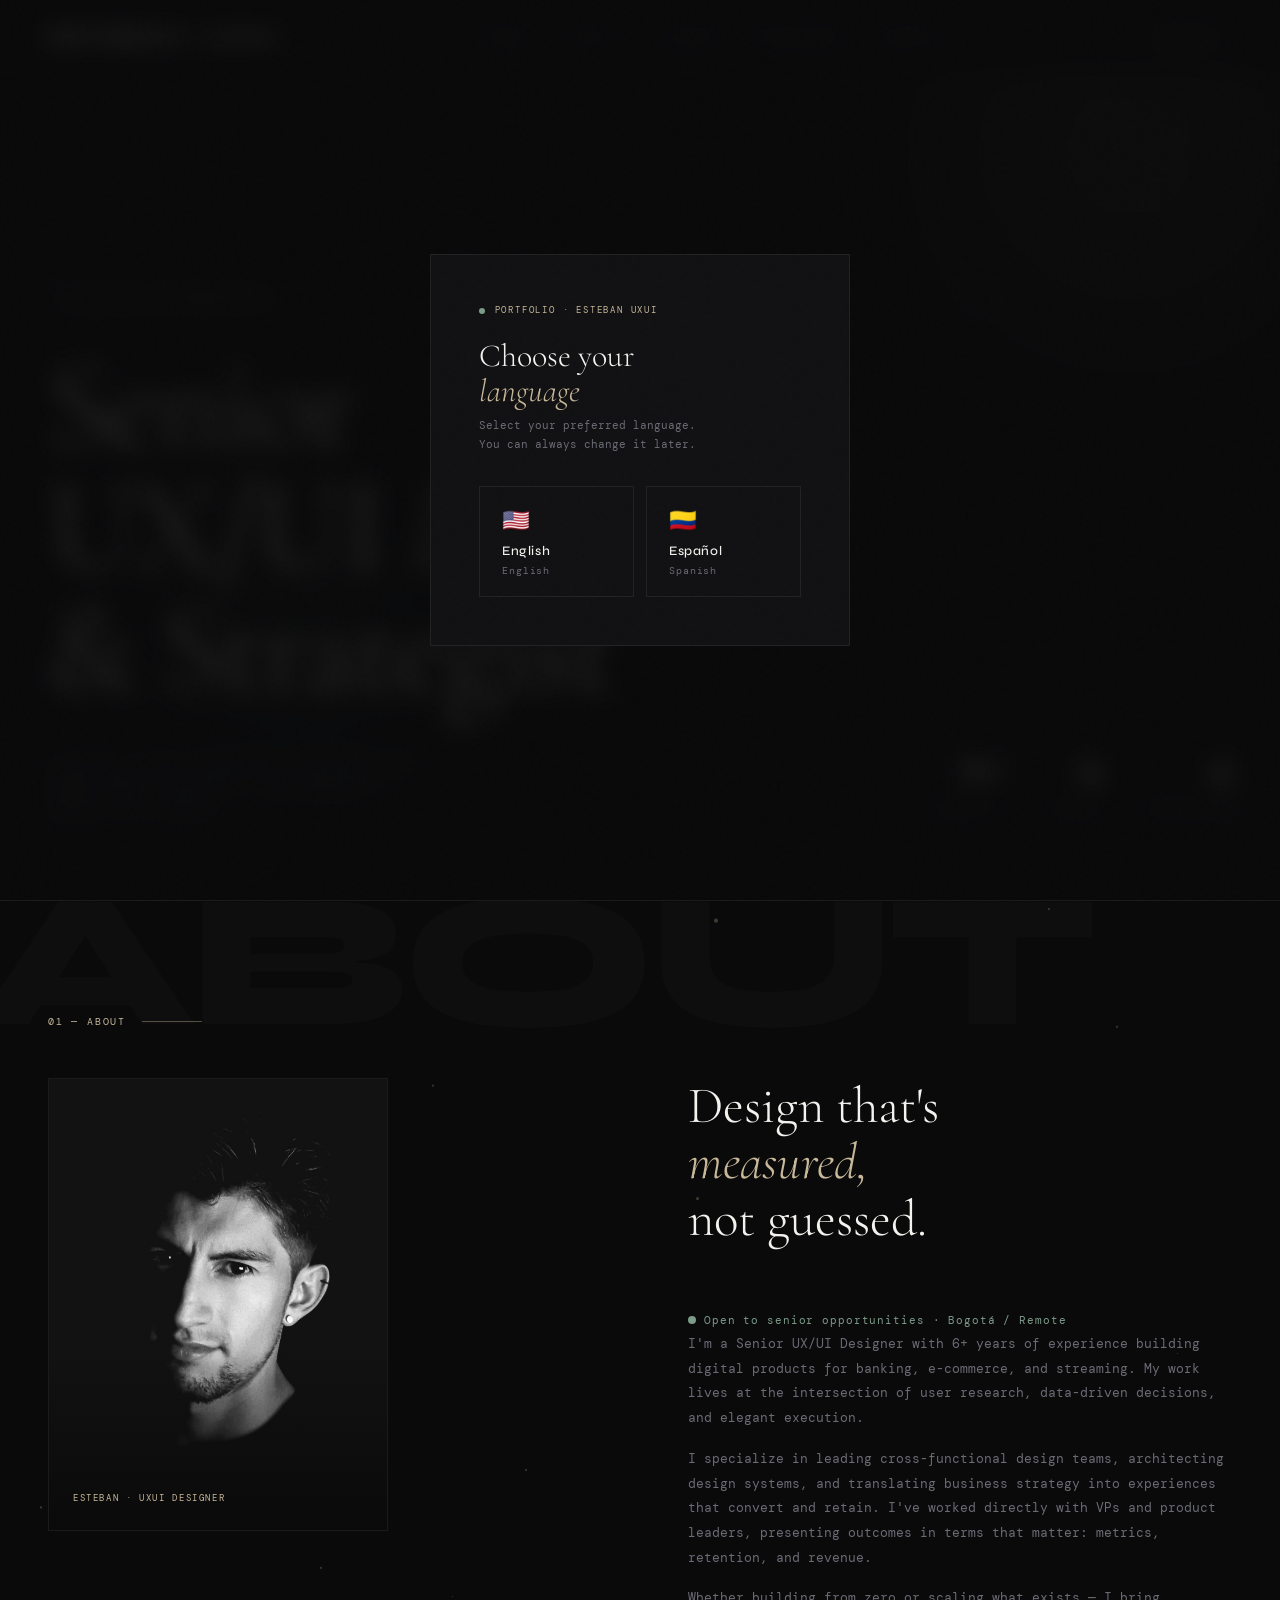
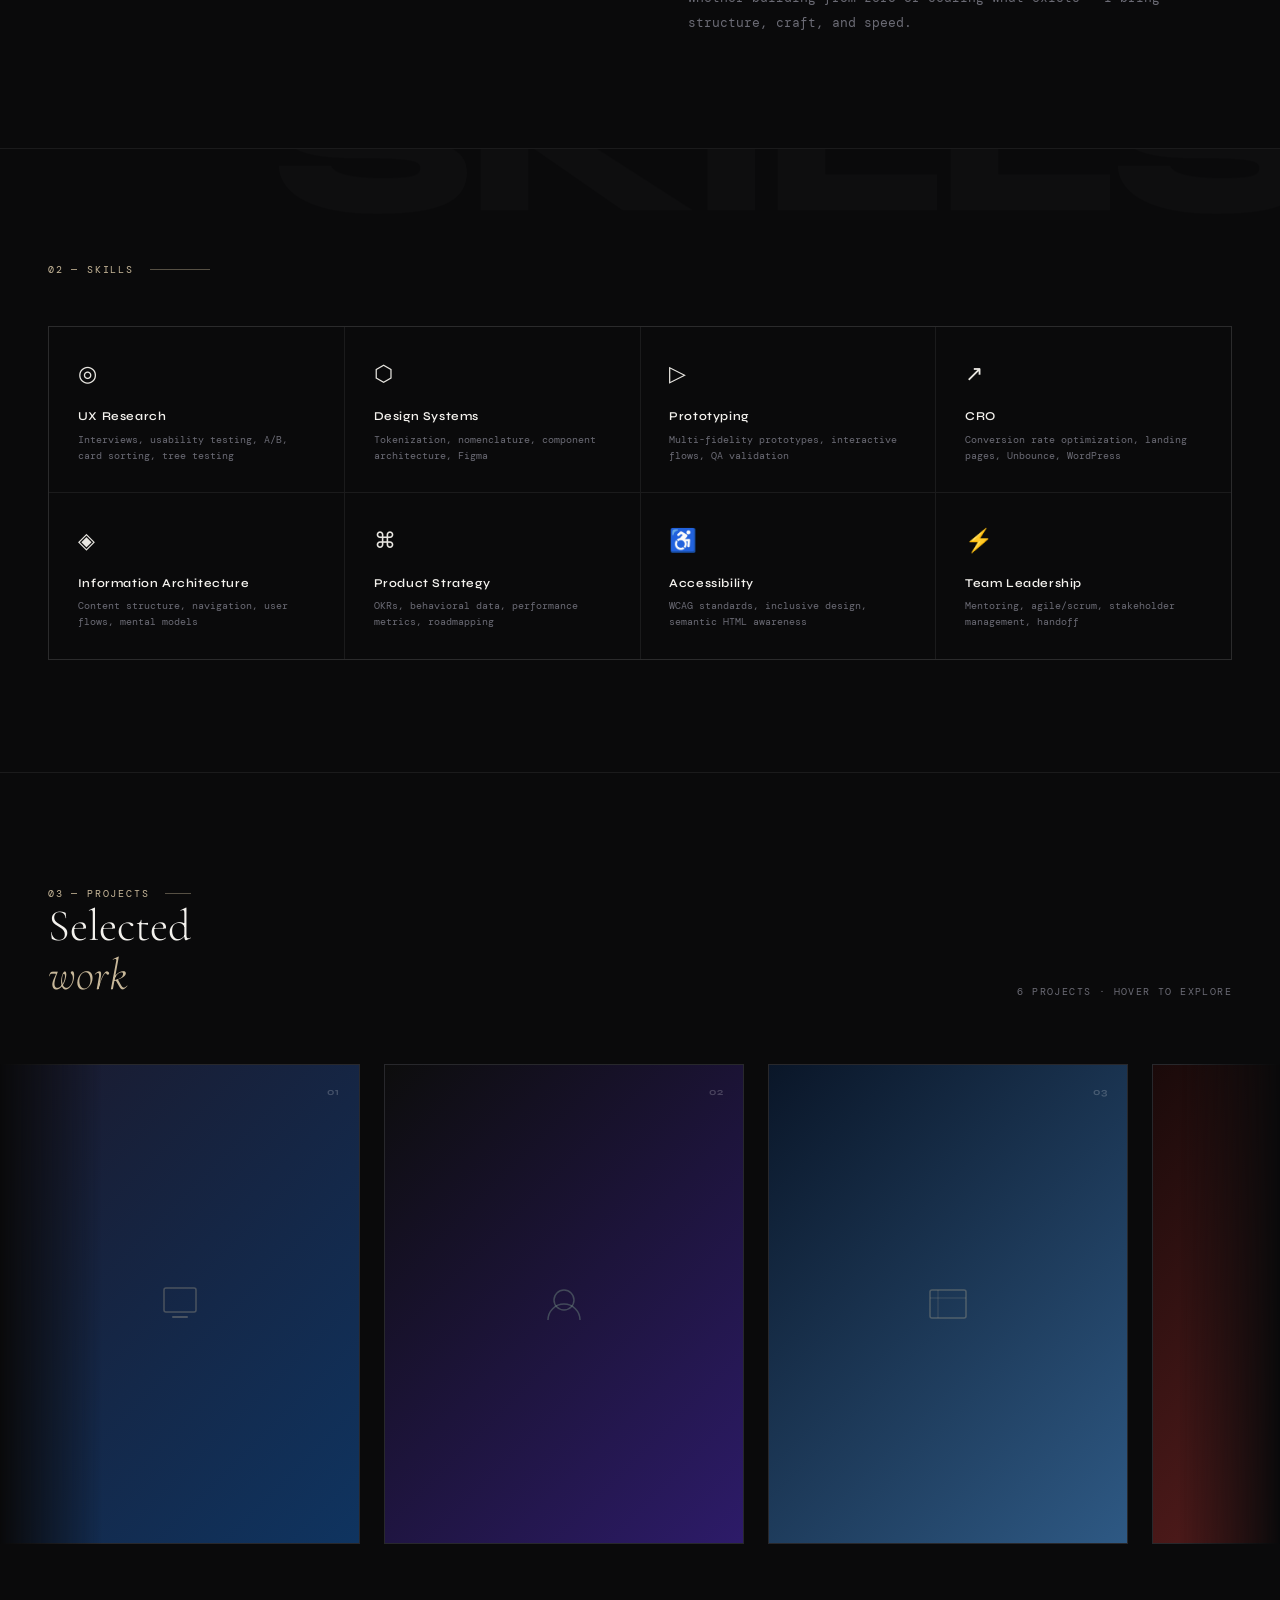
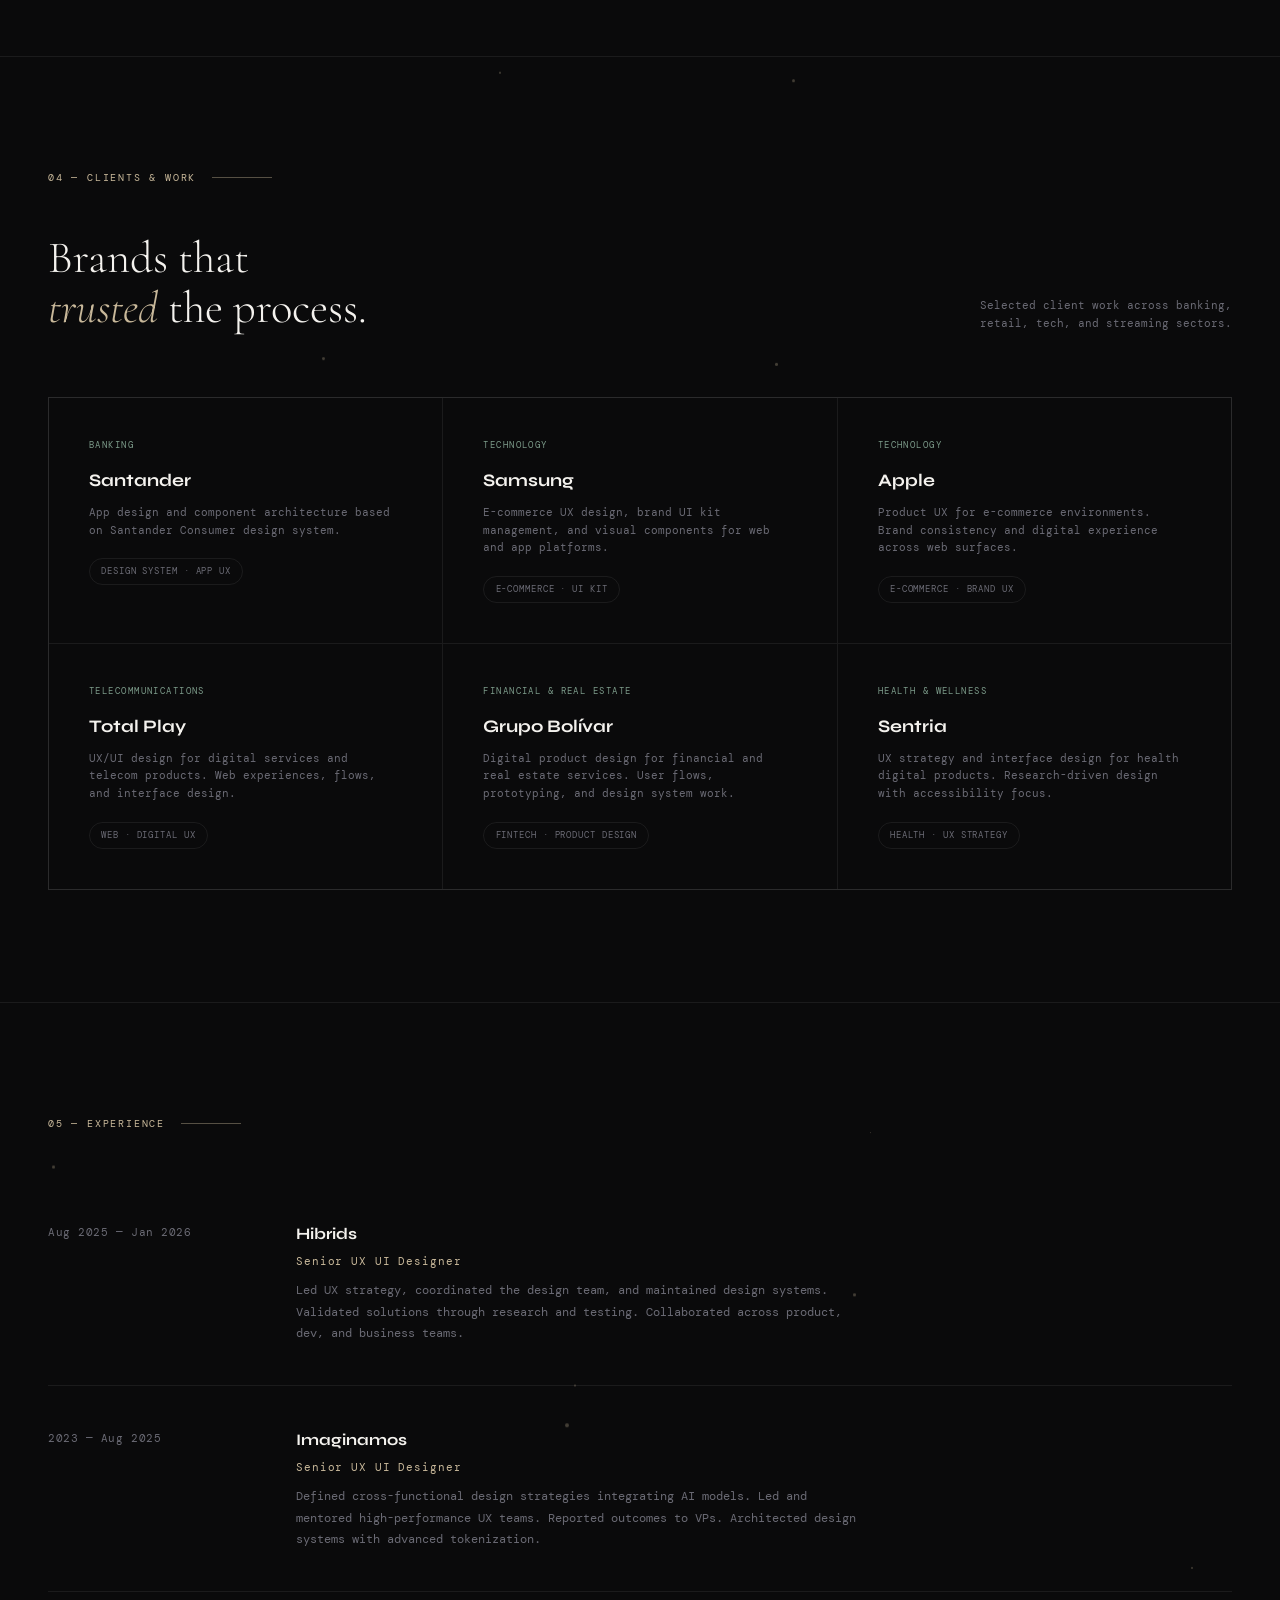
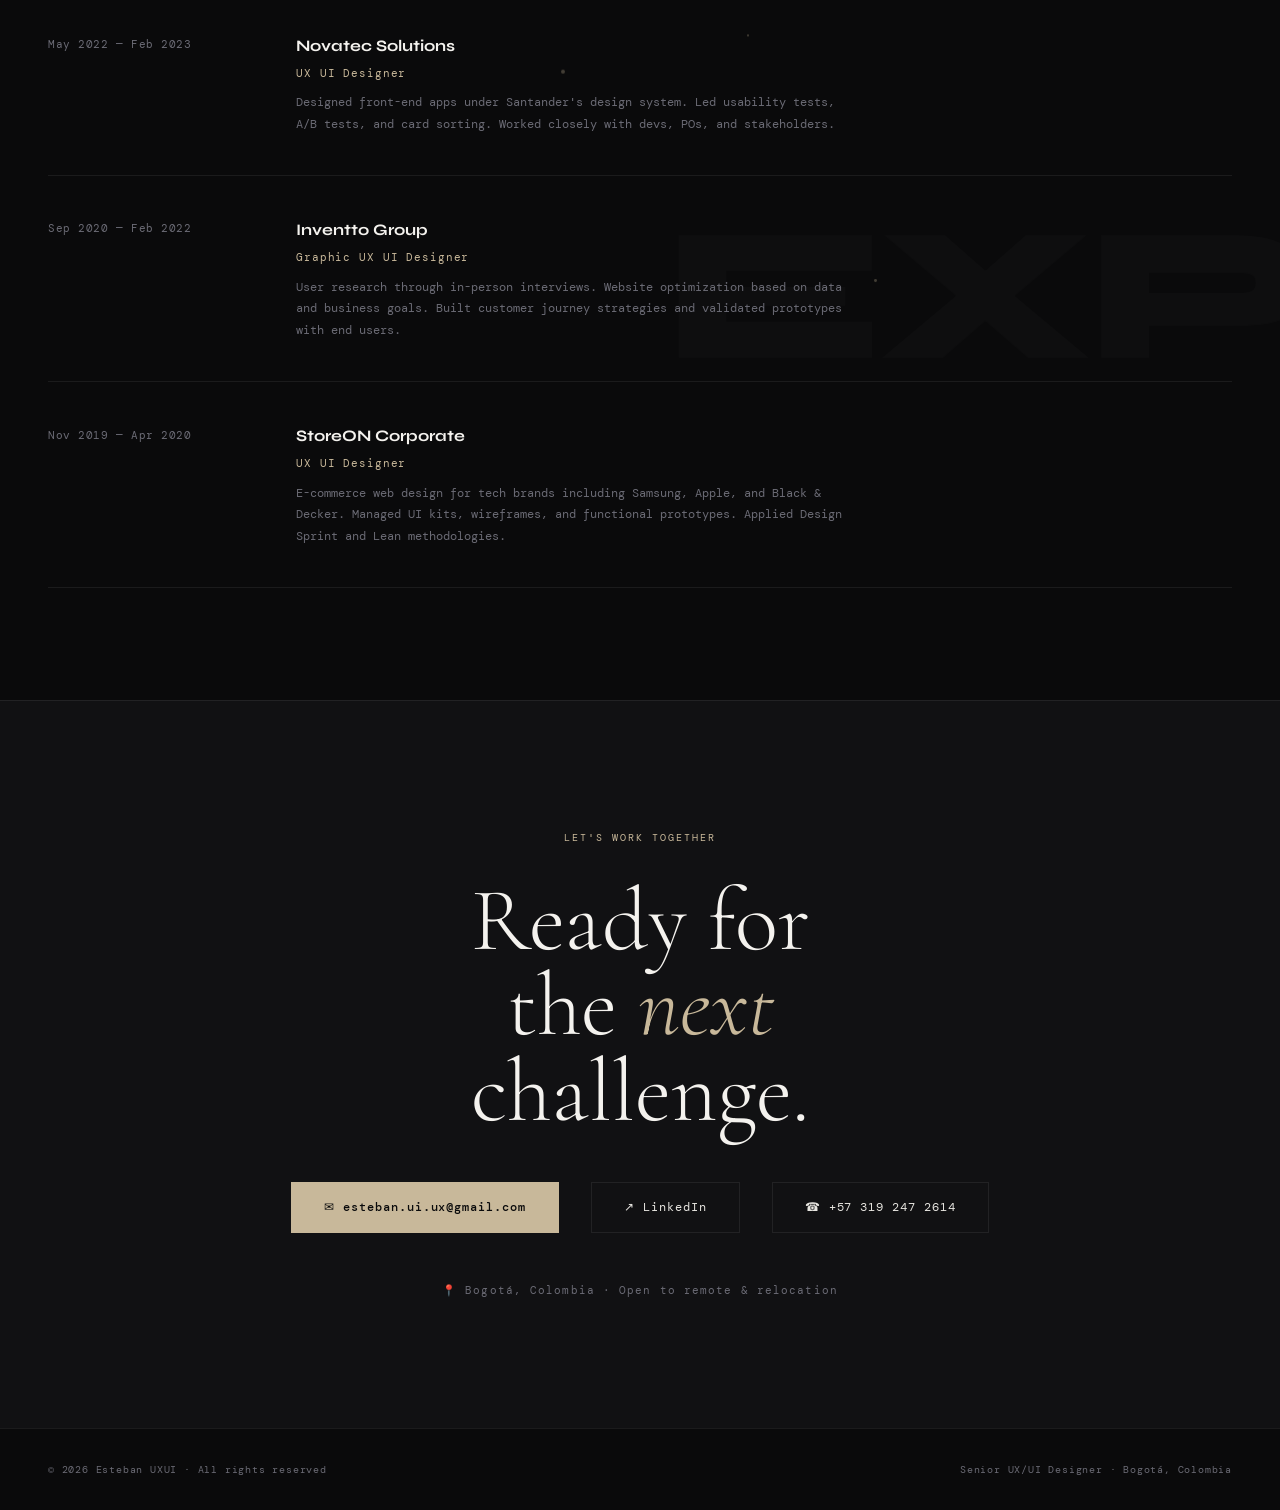
==== commit f1087f9a: "CLEAR MODE AND SELECT LANGUAGE Seleccionar lenguage y modo dark" ====
--- a/index.html
+++ b/index.html
@@ -1,5 +1,5 @@
 <!DOCTYPE html>
-<html lang="en">
+<html lang="en" data-theme="dark">
 <head>
   <meta charset="UTF-8" />
   <meta name="viewport" content="width=device-width, initial-scale=1.0" />
@@ -10,6 +10,8 @@
 
   <!-- Styles -->
   <link rel="stylesheet" href="css/variables.css" />
+  <link rel="stylesheet" href="css/theme.css" />
+  <link rel="stylesheet" href="css/modal.css" />
   <link rel="stylesheet" href="css/nav.css" />
   <link rel="stylesheet" href="css/hero.css" />
   <link rel="stylesheet" href="css/sections.css" />
@@ -18,19 +20,45 @@
 </head>
 <body>
 
-  <!-- NAV -->
+  <!-- ── LANGUAGE MODAL ─────────────────────── -->
+  <div class="modal-backdrop" id="lang-modal">
+    <div class="modal">
+      <div class="modal-eyebrow">Portfolio · Esteban UXUI</div>
+      <h2 class="modal-title">Choose your<br/><em>language</em></h2>
+      <p class="modal-sub">Select your preferred language.<br/>You can always change it later.</p>
+      <div class="modal-options">
+        <button class="lang-btn" id="lang-en">
+          <span class="lang-flag">🇺🇸</span>
+          <span class="lang-name">English</span>
+          <span class="lang-native">English</span>
+        </button>
+        <button class="lang-btn" id="lang-es">
+          <span class="lang-flag">🇨🇴</span>
+          <span class="lang-name">Español</span>
+          <span class="lang-native">Spanish</span>
+        </button>
+      </div>
+    </div>
+  </div>
+
+  <!-- ── NAV ────────────────────────────────── -->
   <nav>
     <div class="nav-logo">Esteban · UXUI</div>
     <ul class="nav-links">
-      <li><a href="#about">About</a></li>
-      <li><a href="#skills">Skills</a></li>
-      <li><a href="#clients">Clients</a></li>
-      <li><a href="#experience">Experience</a></li>
-      <li><a href="#contact">Contact</a></li>
+      <li><a href="#about"      data-i18n="nav.about">About</a></li>
+      <li><a href="#skills"     data-i18n="nav.skills">Skills</a></li>
+      <li><a href="#clients"    data-i18n="nav.clients">Clients</a></li>
+      <li><a href="#experience" data-i18n="nav.experience">Experience</a></li>
+      <li><a href="#contact"    data-i18n="nav.contact">Contact</a></li>
     </ul>
+    <button class="theme-toggle" id="theme-toggle" aria-label="Toggle theme">
+      <span class="toggle-icon">◐</span>
+      <span class="toggle-label-dark"  data-i18n="theme.dark">Light</span>
+      <span class="toggle-label-light" data-i18n="theme.light">Dark</span>
+    </button>
   </nav>
 
-  <!-- HERO -->
+  <!-- ── HERO ───────────────────────────────── -->
   <section id="hero">
     <div class="parallax-orb orb-1" data-speed="0.15"></div>
     <div class="parallax-orb orb-2" data-speed="0.25"></div>
@@ -39,73 +67,72 @@
     <div class="hero-grid-line" data-speed="0.08"></div>
     <div class="hero-grid-line" data-speed="0.04"></div>
 
-    <div class="hero-badge parallax-layer" data-speed="0.06">Available for senior roles</div>
-
-    <h1 class="hero-title parallax-layer" data-speed="0.12">
-      Senior<br/>
-      UX/UI <em>Designer</em><br/>
-      &amp; Strategist
+    <div class="hero-badge parallax-layer" data-speed="0.06" data-i18n="hero.badge">Available for senior roles</div>
+
+    <h1 class="hero-title parallax-layer" data-speed="0.12" data-i18n="hero.title">
+      Senior<br/>UX/UI <em>Designer</em><br/>&amp; Strategist
     </h1>
 
     <div class="hero-bottom parallax-layer" data-speed="0.07">
-      <p class="hero-desc">
+      <p class="hero-desc" data-i18n="hero.desc">
         Transforming complex requirements into intuitive and elegant digital experiences — across banking, e-commerce, and streaming.
       </p>
       <div class="hero-stats">
         <div>
           <span class="stat-num">6+</span>
-          <span class="stat-label">Years exp.</span>
+          <span class="stat-label" data-i18n="hero.stat1">Years exp.</span>
         </div>
         <div>
           <span class="stat-num">3</span>
-          <span class="stat-label">Sectors</span>
+          <span class="stat-label" data-i18n="hero.stat2">Sectors</span>
         </div>
         <div>
           <span class="stat-num">4</span>
-          <span class="stat-label">Senior roles</span>
-        </div>
-      </div>
-    </div>
-
-    <div class="scroll-hint">Scroll</div>
-  </section>
-
-  <!-- ABOUT -->
+          <span class="stat-label" data-i18n="hero.stat3">Senior roles</span>
+        </div>
+      </div>
+    </div>
+
+    <div class="scroll-hint" data-i18n="hero.scroll">Scroll</div>
+  </section>
+
+  <!-- ── ABOUT ──────────────────────────────── -->
   <section id="about">
     <div class="section-bg-text" data-speed="0.04" style="top:0;left:-2%;">ABOUT</div>
-    <div class="section-label">01 — About</div>
+    <div class="section-label" data-i18n="about.label">01 — About</div>
     <div class="about-grid reveal">
       <div>
         <div class="about-photo-wrap">
-          <img src="assets/images/esteban.jpg" alt="Esteban UXUI" />
-          <span class="photo-label">Esteban · UXUI Designer</span>
+          <img src="assets/images/esteban.jpg"
+               alt="Esteban UXUI"
+               loading="lazy"
+               width="340" height="453" />
+          <span class="photo-label" data-i18n="about.photo">Esteban · UXUI Designer</span>
         </div>
       </div>
       <div>
-        <h2 class="about-title">
-          Design that's<br/>
-          <em>measured,</em><br/>
-          not guessed.
+        <h2 class="about-title" data-i18n="about.title">
+          Design that's<br/><em>measured,</em><br/>not guessed.
         </h2>
-        <div class="availability-tag">Open to senior opportunities · Bogotá / Remote</div>
+        <div class="availability-tag" data-i18n="about.avail">Open to senior opportunities · Bogotá / Remote</div>
         <br/>
-        <p class="about-text">
+        <p class="about-text" data-i18n="about.p1">
           I'm a Senior UX/UI Designer with 6+ years of experience building digital products for banking, e-commerce, and streaming. My work lives at the intersection of user research, data-driven decisions, and elegant execution.
         </p>
-        <p class="about-text">
+        <p class="about-text" data-i18n="about.p2">
           I specialize in leading cross-functional design teams, architecting design systems, and translating business strategy into experiences that convert and retain. I've worked directly with VPs and product leaders, presenting outcomes in terms that matter: metrics, retention, and revenue.
         </p>
-        <p class="about-text">
+        <p class="about-text" data-i18n="about.p3">
           Whether building from zero or scaling what exists — I bring structure, craft, and speed.
         </p>
       </div>
     </div>
   </section>
 
-  <!-- SKILLS -->
+  <!-- ── SKILLS ─────────────────────────────── -->
   <section id="skills">
     <div class="section-bg-text" data-speed="0.06" style="top:0;right:-2%;text-align:right;">SKILLS</div>
-    <div class="section-label">02 — Skills</div>
+    <div class="section-label" data-i18n="skills.label">02 — Skills</div>
     <div class="skills-grid reveal">
       <div class="skill-item">
         <span class="skill-icon">◎</span>
@@ -150,50 +177,38 @@
     </div>
   </section>
 
-
-  <!-- PROJECTS -->
+  <!-- ── PROJECTS ───────────────────────────── -->
   <section id="projects">
     <div class="section-header">
       <div>
-        <div class="section-label">03 — Projects</div>
-        <h2 class="projects-title">
-          Selected<br/><em>work</em>
-        </h2>
-      </div>
-      <span class="projects-count">6 projects · hover to explore</span>
+        <div class="section-label" data-i18n="projects.label">03 — Projects</div>
+        <h2 class="projects-title" data-i18n="projects.title">Selected<br/><em>work</em></h2>
+      </div>
+      <span class="projects-count" data-i18n="projects.count">6 projects · hover to explore</span>
     </div>
 
     <div class="carousel-wrapper">
       <div class="carousel-track">
 
-        <!-- CARD 1 -->
-        <div class="project-card">
-          <div class="project-cover-placeholder" style="background: linear-gradient(135deg, #1a1a2e 0%, #16213e 50%, #0f3460 100%);">
-            <svg width="48" height="48" viewBox="0 0 48 48" fill="none" xmlns="http://www.w3.org/2000/svg">
-              <rect x="8" y="8" width="32" height="24" rx="2" stroke="rgba(200,184,154,0.3)" stroke-width="1.5"/>
-              <rect x="16" y="36" width="16" height="2" rx="1" fill="rgba(200,184,154,0.3)"/>
-              <rect x="12" y="38" width="24" height="1.5" rx="0.75" fill="rgba(200,184,154,0.2)"/>
-            </svg>
+        <div class="project-card">
+          <div class="project-cover-placeholder" style="background:linear-gradient(135deg,#1a1a2e,#0f3460);">
+            <svg width="48" height="48" viewBox="0 0 48 48" fill="none"><rect x="8" y="8" width="32" height="24" rx="2" stroke="rgba(200,184,154,0.3)" stroke-width="1.5"/><rect x="16" y="36" width="16" height="2" rx="1" fill="rgba(200,184,154,0.3)"/></svg>
           </div>
           <span class="project-index">01</span>
           <div class="project-overlay">
             <div class="project-category">Banking · Design System</div>
             <div class="project-name">Santander Consumer App</div>
-            <div class="project-detail">Front-end app redesign based on Santander's design system. Component architecture, tokenization and accessibility.</div>
-            <div class="project-company-badge">
-              <svg class="project-company-logo" viewBox="0 0 24 24" fill="white"><rect width="24" height="24" rx="2" fill="rgba(255,255,255,0.1)"/><text x="12" y="16" text-anchor="middle" font-size="10" fill="white" font-family="sans-serif">S</text></svg>
+            <div class="project-detail">Front-end redesign based on Santander's design system. Component architecture, tokenization and accessibility.</div>
+            <div class="project-company-badge">
+              <svg class="project-company-logo" viewBox="0 0 24 24"><rect width="24" height="24" rx="2" fill="rgba(255,255,255,0.1)"/><text x="12" y="16" text-anchor="middle" font-size="10" fill="white" font-family="sans-serif">S</text></svg>
               <span class="project-company-name">Novatec / Santander</span>
             </div>
           </div>
         </div>
 
-        <!-- CARD 2 -->
-        <div class="project-card">
-          <div class="project-cover-placeholder" style="background: linear-gradient(135deg, #0d0d0d 0%, #1a0a2e 50%, #2d1b69 100%);">
-            <svg width="48" height="48" viewBox="0 0 48 48" fill="none" xmlns="http://www.w3.org/2000/svg">
-              <circle cx="24" cy="20" r="10" stroke="rgba(124,155,138,0.4)" stroke-width="1.5"/>
-              <path d="M8 40c0-8.837 7.163-16 16-16s16 7.163 16 16" stroke="rgba(124,155,138,0.4)" stroke-width="1.5"/>
-            </svg>
+        <div class="project-card">
+          <div class="project-cover-placeholder" style="background:linear-gradient(135deg,#0d0d0d,#2d1b69);">
+            <svg width="48" height="48" viewBox="0 0 48 48" fill="none"><circle cx="24" cy="20" r="10" stroke="rgba(124,155,138,0.4)" stroke-width="1.5"/><path d="M8 40c0-8.837 7.163-16 16-16s16 7.163 16 16" stroke="rgba(124,155,138,0.4)" stroke-width="1.5"/></svg>
           </div>
           <span class="project-index">02</span>
           <div class="project-overlay">
@@ -201,19 +216,15 @@
             <div class="project-name">Sentria Health Platform</div>
             <div class="project-detail">UX strategy and interface design for a health digital product. Research-driven approach with full accessibility compliance.</div>
             <div class="project-company-badge">
-              <svg class="project-company-logo" viewBox="0 0 24 24" fill="white"><rect width="24" height="24" rx="2" fill="rgba(255,255,255,0.1)"/><text x="12" y="16" text-anchor="middle" font-size="9" fill="white" font-family="sans-serif">SE</text></svg>
+              <svg class="project-company-logo" viewBox="0 0 24 24"><rect width="24" height="24" rx="2" fill="rgba(255,255,255,0.1)"/><text x="12" y="16" text-anchor="middle" font-size="9" fill="white" font-family="sans-serif">SE</text></svg>
               <span class="project-company-name">Sentria</span>
             </div>
           </div>
         </div>
 
-        <!-- CARD 3 -->
-        <div class="project-card">
-          <div class="project-cover-placeholder" style="background: linear-gradient(135deg, #0a1628 0%, #1e3a5f 50%, #2e5984 100%);">
-            <svg width="48" height="48" viewBox="0 0 48 48" fill="none" xmlns="http://www.w3.org/2000/svg">
-              <rect x="6" y="10" width="36" height="28" rx="2" stroke="rgba(200,184,154,0.3)" stroke-width="1.5"/>
-              <path d="M6 18h36M14 10v28" stroke="rgba(200,184,154,0.2)" stroke-width="1"/>
-            </svg>
+        <div class="project-card">
+          <div class="project-cover-placeholder" style="background:linear-gradient(135deg,#0a1628,#2e5984);">
+            <svg width="48" height="48" viewBox="0 0 48 48" fill="none"><rect x="6" y="10" width="36" height="28" rx="2" stroke="rgba(200,184,154,0.3)" stroke-width="1.5"/><path d="M6 18h36M14 10v28" stroke="rgba(200,184,154,0.2)" stroke-width="1"/></svg>
           </div>
           <span class="project-index">03</span>
           <div class="project-overlay">
@@ -221,21 +232,15 @@
             <div class="project-name">Grupo Bolívar Digital</div>
             <div class="project-detail">Digital product design for financial and real estate services. End-to-end flows, prototyping and design system integration.</div>
             <div class="project-company-badge">
-              <svg class="project-company-logo" viewBox="0 0 24 24" fill="white"><rect width="24" height="24" rx="2" fill="rgba(255,255,255,0.1)"/><text x="12" y="16" text-anchor="middle" font-size="9" fill="white" font-family="sans-serif">GB</text></svg>
+              <svg class="project-company-logo" viewBox="0 0 24 24"><rect width="24" height="24" rx="2" fill="rgba(255,255,255,0.1)"/><text x="12" y="16" text-anchor="middle" font-size="9" fill="white" font-family="sans-serif">GB</text></svg>
               <span class="project-company-name">Grupo Bolívar</span>
             </div>
           </div>
         </div>
 
-        <!-- CARD 4 -->
-        <div class="project-card">
-          <div class="project-cover-placeholder" style="background: linear-gradient(135deg, #1a0a0a 0%, #3d1515 50%, #6b2323 100%);">
-            <svg width="48" height="48" viewBox="0 0 48 48" fill="none" xmlns="http://www.w3.org/2000/svg">
-              <rect x="10" y="8" width="28" height="36" rx="2" stroke="rgba(200,184,154,0.3)" stroke-width="1.5"/>
-              <rect x="14" y="14" width="20" height="2" rx="1" fill="rgba(200,184,154,0.3)"/>
-              <rect x="14" y="20" width="14" height="1.5" rx="0.75" fill="rgba(200,184,154,0.2)"/>
-              <rect x="14" y="26" width="17" height="1.5" rx="0.75" fill="rgba(200,184,154,0.2)"/>
-            </svg>
+        <div class="project-card">
+          <div class="project-cover-placeholder" style="background:linear-gradient(135deg,#1a0a0a,#6b2323);">
+            <svg width="48" height="48" viewBox="0 0 48 48" fill="none"><rect x="10" y="8" width="28" height="36" rx="2" stroke="rgba(200,184,154,0.3)" stroke-width="1.5"/><rect x="14" y="14" width="20" height="2" rx="1" fill="rgba(200,184,154,0.3)"/><rect x="14" y="20" width="14" height="1.5" rx="0.75" fill="rgba(200,184,154,0.2)"/></svg>
           </div>
           <span class="project-index">04</span>
           <div class="project-overlay">
@@ -243,19 +248,15 @@
             <div class="project-name">Samsung Retail Experience</div>
             <div class="project-detail">E-commerce UX design and UI kit management for Samsung's web and app platforms across Latin America.</div>
             <div class="project-company-badge">
-              <svg class="project-company-logo" viewBox="0 0 24 24" fill="white"><rect width="24" height="24" rx="2" fill="rgba(255,255,255,0.1)"/><text x="12" y="16" text-anchor="middle" font-size="8" fill="white" font-family="sans-serif">SAM</text></svg>
+              <svg class="project-company-logo" viewBox="0 0 24 24"><rect width="24" height="24" rx="2" fill="rgba(255,255,255,0.1)"/><text x="12" y="16" text-anchor="middle" font-size="8" fill="white" font-family="sans-serif">SAM</text></svg>
               <span class="project-company-name">Samsung · StoreON</span>
             </div>
           </div>
         </div>
 
-        <!-- CARD 5 -->
-        <div class="project-card">
-          <div class="project-cover-placeholder" style="background: linear-gradient(135deg, #0a1a0a 0%, #1a3d1a 50%, #2a5c2a 100%);">
-            <svg width="48" height="48" viewBox="0 0 48 48" fill="none" xmlns="http://www.w3.org/2000/svg">
-              <path d="M24 8 L40 18 L40 30 L24 40 L8 30 L8 18 Z" stroke="rgba(124,155,138,0.4)" stroke-width="1.5" fill="none"/>
-              <circle cx="24" cy="24" r="6" stroke="rgba(124,155,138,0.3)" stroke-width="1.5"/>
-            </svg>
+        <div class="project-card">
+          <div class="project-cover-placeholder" style="background:linear-gradient(135deg,#0a1a0a,#2a5c2a);">
+            <svg width="48" height="48" viewBox="0 0 48 48" fill="none"><path d="M24 8L40 18L40 30L24 40L8 30L8 18Z" stroke="rgba(124,155,138,0.4)" stroke-width="1.5" fill="none"/><circle cx="24" cy="24" r="6" stroke="rgba(124,155,138,0.3)" stroke-width="1.5"/></svg>
           </div>
           <span class="project-index">05</span>
           <div class="project-overlay">
@@ -263,20 +264,15 @@
             <div class="project-name">Total Play Digital Suite</div>
             <div class="project-detail">UX/UI design for telecom digital services. Web experiences, service flows and interface design for end users.</div>
             <div class="project-company-badge">
-              <svg class="project-company-logo" viewBox="0 0 24 24" fill="white"><rect width="24" height="24" rx="2" fill="rgba(255,255,255,0.1)"/><text x="12" y="16" text-anchor="middle" font-size="8" fill="white" font-family="sans-serif">TP</text></svg>
+              <svg class="project-company-logo" viewBox="0 0 24 24"><rect width="24" height="24" rx="2" fill="rgba(255,255,255,0.1)"/><text x="12" y="16" text-anchor="middle" font-size="8" fill="white" font-family="sans-serif">TP</text></svg>
               <span class="project-company-name">Total Play</span>
             </div>
           </div>
         </div>
 
-        <!-- CARD 6 -->
-        <div class="project-card">
-          <div class="project-cover-placeholder" style="background: linear-gradient(135deg, #1a1200 0%, #3d2d00 50%, #6b4f00 100%);">
-            <svg width="48" height="48" viewBox="0 0 48 48" fill="none" xmlns="http://www.w3.org/2000/svg">
-              <rect x="8" y="16" width="32" height="20" rx="2" stroke="rgba(200,184,154,0.3)" stroke-width="1.5"/>
-              <path d="M16 16V12a8 8 0 0116 0v4" stroke="rgba(200,184,154,0.2)" stroke-width="1.5"/>
-              <circle cx="24" cy="26" r="3" fill="rgba(200,184,154,0.3)"/>
-            </svg>
+        <div class="project-card">
+          <div class="project-cover-placeholder" style="background:linear-gradient(135deg,#1a1200,#6b4f00);">
+            <svg width="48" height="48" viewBox="0 0 48 48" fill="none"><rect x="8" y="16" width="32" height="20" rx="2" stroke="rgba(200,184,154,0.3)" stroke-width="1.5"/><path d="M16 16V12a8 8 0 0116 0v4" stroke="rgba(200,184,154,0.2)" stroke-width="1.5"/><circle cx="24" cy="26" r="3" fill="rgba(200,184,154,0.3)"/></svg>
           </div>
           <span class="project-index">06</span>
           <div class="project-overlay">
@@ -284,140 +280,132 @@
             <div class="project-name">AI-Integrated Design Strategy</div>
             <div class="project-detail">Cross-functional design strategy integrating AI models. Performance metrics analysis and behavioral data-driven product decisions.</div>
             <div class="project-company-badge">
-              <svg class="project-company-logo" viewBox="0 0 24 24" fill="white"><rect width="24" height="24" rx="2" fill="rgba(255,255,255,0.1)"/><text x="12" y="16" text-anchor="middle" font-size="7" fill="white" font-family="sans-serif">IMG</text></svg>
+              <svg class="project-company-logo" viewBox="0 0 24 24"><rect width="24" height="24" rx="2" fill="rgba(255,255,255,0.1)"/><text x="12" y="16" text-anchor="middle" font-size="7" fill="white" font-family="sans-serif">IMG</text></svg>
               <span class="project-company-name">Imaginamos</span>
             </div>
           </div>
         </div>
 
-      </div><!-- /carousel-track -->
-    </div><!-- /carousel-wrapper -->
-  </section>
-
-  <!-- CLIENTS -->
+      </div>
+    </div>
+  </section>
+
+  <!-- ── CLIENTS ────────────────────────────── -->
   <section id="clients">
     <div class="section-bg-text" data-speed="0.05" style="top:0;left:-2%;">WORK</div>
-    <div class="section-label">04 — Clients &amp; Work</div>
+    <div class="section-label" data-i18n="clients.label">04 — Clients &amp; Work</div>
     <div class="clients-intro reveal">
-      <h2 class="clients-title">
-        Brands that<br/>
-        <em>trusted</em> the process.
-      </h2>
-      <p class="clients-note">
-        Selected client work across banking, retail, tech, and streaming sectors.
-      </p>
+      <h2 class="clients-title" data-i18n="clients.title">Brands that<br/><em>trusted</em> the process.</h2>
+      <p class="clients-note" data-i18n="clients.note">Selected client work across banking, retail, tech, and streaming sectors.</p>
     </div>
     <div class="clients-grid reveal">
       <div class="client-card">
-        <div class="client-sector">Banking</div>
+        <div class="client-sector" data-i18n="client.santander.sector">Banking</div>
         <div class="client-name">Santander</div>
-        <div class="client-work">App design and component architecture based on Santander Consumer design system. HTML/CSS semantics, typography, and color standards.</div>
+        <div class="client-work" data-i18n="client.santander.work">App design and component architecture based on Santander Consumer design system.</div>
         <span class="client-tag">Design System · App UX</span>
       </div>
       <div class="client-card">
-        <div class="client-sector">Technology</div>
+        <div class="client-sector" data-i18n="client.samsung.sector">Technology</div>
         <div class="client-name">Samsung</div>
-        <div class="client-work">E-commerce UX design, brand UI kit management, and visual components for web and app platforms.</div>
+        <div class="client-work" data-i18n="client.samsung.work">E-commerce UX design, brand UI kit management, and visual components for web and app platforms.</div>
         <span class="client-tag">E-commerce · UI Kit</span>
       </div>
       <div class="client-card">
-        <div class="client-sector">Technology</div>
+        <div class="client-sector" data-i18n="client.apple.sector">Technology</div>
         <div class="client-name">Apple</div>
-        <div class="client-work">Product UX for e-commerce environments. Brand consistency and digital experience across web surfaces.</div>
+        <div class="client-work" data-i18n="client.apple.work">Product UX for e-commerce environments. Brand consistency and digital experience across web surfaces.</div>
         <span class="client-tag">E-commerce · Brand UX</span>
       </div>
       <div class="client-card">
-        <div class="client-sector">Telecommunications</div>
+        <div class="client-sector" data-i18n="client.totalplay.sector">Telecommunications</div>
         <div class="client-name">Total Play</div>
-        <div class="client-work">UX/UI design for digital services and telecom products. Web experiences, flows, and interface design.</div>
+        <div class="client-work" data-i18n="client.totalplay.work">UX/UI design for digital services and telecom products. Web experiences, flows, and interface design.</div>
         <span class="client-tag">Web · Digital UX</span>
       </div>
       <div class="client-card">
-        <div class="client-sector">Financial &amp; Real Estate</div>
+        <div class="client-sector" data-i18n="client.bolivar.sector">Financial &amp; Real Estate</div>
         <div class="client-name">Grupo Bolívar</div>
-        <div class="client-work">Digital product design for financial and real estate services. User flows, prototyping, and design system work.</div>
+        <div class="client-work" data-i18n="client.bolivar.work">Digital product design for financial and real estate services. User flows, prototyping, and design system work.</div>
         <span class="client-tag">Fintech · Product Design</span>
       </div>
       <div class="client-card">
-        <div class="client-sector">Health &amp; Wellness</div>
+        <div class="client-sector" data-i18n="client.sentria.sector">Health &amp; Wellness</div>
         <div class="client-name">Sentria</div>
-        <div class="client-work">UX strategy and interface design for health digital products. Research-driven design with accessibility focus.</div>
+        <div class="client-work" data-i18n="client.sentria.work">UX strategy and interface design for health digital products. Research-driven design with accessibility focus.</div>
         <span class="client-tag">Health · UX Strategy</span>
       </div>
     </div>
   </section>
 
-  <!-- EXPERIENCE -->
+  <!-- ── EXPERIENCE ─────────────────────────── -->
   <section id="experience">
     <div class="section-bg-text" data-speed="0.07" style="bottom:0;right:-2%;">EXP</div>
-    <div class="section-label">05 — Experience</div>
+    <div class="section-label" data-i18n="exp.label">05 — Experience</div>
     <div class="exp-list reveal">
       <div class="exp-item">
         <div class="exp-date">Aug 2025 — Jan 2026</div>
         <div>
           <div class="exp-company">Hibrids</div>
-          <div class="exp-role">Senior UX UI Designer</div>
-          <div class="exp-desc">Led UX strategy, coordinated the design team, and maintained design systems. Validated solutions through research and testing. Collaborated across product, dev, and business teams.</div>
+          <div class="exp-role" data-i18n="exp.hibrids.role">Senior UX UI Designer</div>
+          <div class="exp-desc" data-i18n="exp.hibrids.desc">Led UX strategy, coordinated the design team, and maintained design systems. Validated solutions through research and testing. Collaborated across product, dev, and business teams.</div>
         </div>
       </div>
       <div class="exp-item">
         <div class="exp-date">2023 — Aug 2025</div>
         <div>
           <div class="exp-company">Imaginamos</div>
-          <div class="exp-role">Senior UX UI Designer</div>
-          <div class="exp-desc">Defined cross-functional design strategies integrating AI models. Led and mentored high-performance UX teams. Reported outcomes to VPs. Architected design systems with advanced tokenization.</div>
+          <div class="exp-role" data-i18n="exp.imaginamos.role">Senior UX UI Designer</div>
+          <div class="exp-desc" data-i18n="exp.imaginamos.desc">Defined cross-functional design strategies integrating AI models. Led and mentored high-performance UX teams. Reported outcomes to VPs. Architected design systems with advanced tokenization.</div>
         </div>
       </div>
       <div class="exp-item">
         <div class="exp-date">May 2022 — Feb 2023</div>
         <div>
           <div class="exp-company">Novatec Solutions</div>
-          <div class="exp-role">UX UI Designer</div>
-          <div class="exp-desc">Designed front-end apps under Santander's design system. Led usability tests, A/B tests, and card sorting. Worked closely with devs, POs, and stakeholders.</div>
+          <div class="exp-role" data-i18n="exp.novatec.role">UX UI Designer</div>
+          <div class="exp-desc" data-i18n="exp.novatec.desc">Designed front-end apps under Santander's design system. Led usability tests, A/B tests, and card sorting. Worked closely with devs, POs, and stakeholders.</div>
         </div>
       </div>
       <div class="exp-item">
         <div class="exp-date">Sep 2020 — Feb 2022</div>
         <div>
           <div class="exp-company">Inventto Group</div>
-          <div class="exp-role">Graphic UX UI Designer</div>
-          <div class="exp-desc">User research through in-person interviews. Website optimization based on data and business goals. Built customer journey strategies and validated prototypes with end users.</div>
+          <div class="exp-role" data-i18n="exp.inventto.role">Graphic UX UI Designer</div>
+          <div class="exp-desc" data-i18n="exp.inventto.desc">User research through in-person interviews. Website optimization based on data and business goals. Built customer journey strategies and validated prototypes with end users.</div>
         </div>
       </div>
       <div class="exp-item">
         <div class="exp-date">Nov 2019 — Apr 2020</div>
         <div>
           <div class="exp-company">StoreON Corporate</div>
-          <div class="exp-role">UX UI Designer</div>
-          <div class="exp-desc">E-commerce web design for tech brands including Samsung, Apple, and Black &amp; Decker. Managed UI kits, wireframes, and functional prototypes. Applied Design Sprint and Lean methodologies.</div>
-        </div>
-      </div>
-    </div>
-  </section>
-
-  <!-- CONTACT -->
+          <div class="exp-role" data-i18n="exp.storeon.role">UX UI Designer</div>
+          <div class="exp-desc" data-i18n="exp.storeon.desc">E-commerce web design for tech brands including Samsung, Apple, and Black &amp; Decker. Managed UI kits, wireframes, and functional prototypes. Applied Design Sprint and Lean methodologies.</div>
+        </div>
+      </div>
+    </div>
+  </section>
+
+  <!-- ── CONTACT ────────────────────────────── -->
   <section id="contact">
-    <div class="contact-eyebrow">Let's work together</div>
-    <h2 class="contact-title">
-      Ready for<br/>
-      the <em>next</em><br/>
-      challenge.
+    <div class="contact-eyebrow" data-i18n="contact.eyebrow">Let's work together</div>
+    <h2 class="contact-title" data-i18n="contact.title">
+      Ready for<br/>the <em>next</em><br/>challenge.
     </h2>
     <div class="contact-links">
       <a href="mailto:esteban.ui.ux@gmail.com" class="contact-link primary">✉ esteban.ui.ux@gmail.com</a>
       <a href="https://www.linkedin.com/in/estebanuxui-6846291a7" target="_blank" class="contact-link">↗ LinkedIn</a>
       <a href="tel:+573192472614" class="contact-link">☎ +57 319 247 2614</a>
     </div>
-    <p class="contact-location">📍 Bogotá, Colombia · Open to remote &amp; relocation</p>
-  </section>
-
-  <!-- FOOTER -->
+    <p class="contact-location" data-i18n="contact.location">📍 Bogotá, Colombia · Open to remote &amp; relocation</p>
+  </section>
+
+  <!-- ── FOOTER ─────────────────────────────── -->
   <footer>
-    <span class="footer-copy">© 2026 Esteban UXUI · All rights reserved</span>
-    <span class="footer-made">Senior UX/UI Designer · Bogotá, Colombia</span>
+    <span class="footer-copy" data-i18n="footer.copy">© 2026 Esteban UXUI · All rights reserved</span>
+    <span class="footer-made" data-i18n="footer.made">Senior UX/UI Designer · Bogotá, Colombia</span>
   </footer>
 
-  <!-- Scripts (ES modules) -->
   <script type="module" src="js/main.js"></script>
 
 </body>
--- a/css/theme.css
+++ b/css/theme.css
@@ -0,0 +1,126 @@
+/* ============================================
+   LIGHT MODE THEME
+   Overrides dark variables when [data-theme="light"]
+   ============================================ */
+
+[data-theme="light"] {
+  --bg:      #f4f2ee;
+  --bg2:     #eceae5;
+  --bg3:     #e4e1da;
+  --border:  rgba(0, 0, 0, 0.08);
+  --text:    #1a1a1c;
+  --muted:   #7a7a82;
+  --accent:  #8a6d4a;
+  --accent2: #4a7a62;
+  --white:   #1a1a1c;
+}
+
+[data-theme="light"] body::before { opacity: 0.15; }
+
+[data-theme="light"] nav {
+  background: rgba(244, 242, 238, 0.88);
+  border-bottom-color: rgba(0,0,0,0.08);
+}
+
+[data-theme="light"] .parallax-orb { opacity: 0.12; }
+
+[data-theme="light"] .orb-1 {
+  background: radial-gradient(circle, #8a6d4a 0%, transparent 70%);
+}
+[data-theme="light"] .orb-2 {
+  background: radial-gradient(circle, #4a7a62 0%, transparent 70%);
+  opacity: 0.08;
+}
+
+[data-theme="light"] .skill-item  { background: var(--bg2); }
+[data-theme="light"] .skill-item:hover { background: var(--bg3); }
+
+[data-theme="light"] .client-card { background: var(--bg2); }
+[data-theme="light"] .client-card:hover { background: var(--bg3); }
+
+[data-theme="light"] .about-photo-wrap::after {
+  background: linear-gradient(to top, var(--bg) 0%, transparent 40%);
+}
+
+[data-theme="light"] .project-card { background: var(--bg3); border-color: rgba(0,0,0,0.1); }
+
+[data-theme="light"] .project-overlay {
+  background: linear-gradient(
+    to top,
+    rgba(244,242,238,0.97) 0%,
+    rgba(244,242,238,0.82) 50%,
+    rgba(244,242,238,0.1) 100%
+  );
+}
+
+[data-theme="light"] .project-name { color: #1a1a1c; }
+[data-theme="light"] .exp-item:hover { background: rgba(0,0,0,0.02); }
+[data-theme="light"] #contact { background: var(--bg2); }
+
+[data-theme="light"] .section-bg-text { color: rgba(0,0,0,0.03); }
+
+/* ── THEME TOGGLE BUTTON ─────────────────── */
+
+.theme-toggle {
+  display: flex;
+  align-items: center;
+  gap: 0.5rem;
+  cursor: pointer;
+  background: none;
+  border: 1px solid var(--border);
+  padding: 0.35rem 0.75rem;
+  color: var(--muted);
+  font-family: 'DM Mono', monospace;
+  font-size: 10px;
+  letter-spacing: 0.12em;
+  text-transform: uppercase;
+  transition: color 0.3s, border-color 0.3s, background 0.3s;
+  border-radius: 100px;
+}
+
+.theme-toggle:hover {
+  color: var(--accent);
+  border-color: var(--accent);
+}
+
+.theme-toggle .toggle-icon {
+  font-size: 12px;
+  transition: transform 0.5s ease;
+}
+
+[data-theme="light"] .theme-toggle .toggle-icon {
+  transform: rotate(180deg);
+}
+
+.theme-toggle .toggle-label-dark { display: inline; }
+.theme-toggle .toggle-label-light { display: none; }
+[data-theme="light"] .theme-toggle .toggle-label-dark { display: none; }
+[data-theme="light"] .theme-toggle .toggle-label-light { display: inline; }
+
+/* ── SMOOTH THEME TRANSITION ─────────────── */
+
+*, *::before, *::after {
+  transition:
+    background-color 0.35s ease,
+    border-color 0.35s ease,
+    color 0.35s ease;
+}
+
+/* Exclude transforms from the global transition (breaks parallax/animations) */
+.parallax-orb,
+.parallax-layer,
+.hero-grid-line,
+.section-bg-text,
+.pdot,
+.carousel-track,
+.project-cover,
+.project-cover-placeholder,
+.project-overlay,
+.about-photo-wrap img,
+.reveal {
+  transition:
+    background-color 0.35s ease,
+    border-color 0.35s ease,
+    color 0.35s ease,
+    opacity 0.35s ease;
+}
--- a/css/modal.css
+++ b/css/modal.css
@@ -0,0 +1,146 @@
+/* ============================================
+   LANGUAGE MODAL
+   ============================================ */
+
+.modal-backdrop {
+  position: fixed;
+  inset: 0;
+  z-index: 9000;
+  background: rgba(10, 10, 11, 0.85);
+  backdrop-filter: blur(12px);
+  -webkit-backdrop-filter: blur(12px);
+  display: flex;
+  align-items: center;
+  justify-content: center;
+  opacity: 0;
+  animation: modalIn 0.6s 0.3s ease forwards;
+}
+
+@keyframes modalIn {
+  from { opacity: 0; }
+  to   { opacity: 1; }
+}
+
+[data-theme="light"] .modal-backdrop {
+  background: rgba(244, 242, 238, 0.85);
+}
+
+.modal {
+  border: 1px solid var(--border);
+  background: var(--bg2);
+  padding: 3rem;
+  max-width: 420px;
+  width: calc(100% - 3rem);
+  position: relative;
+  transform: translateY(20px);
+  animation: modalSlide 0.5s 0.5s cubic-bezier(0.25,0.46,0.45,0.94) forwards;
+}
+
+@keyframes modalSlide {
+  from { transform: translateY(20px); opacity: 0; }
+  to   { transform: translateY(0);    opacity: 1; }
+}
+
+.modal-eyebrow {
+  font-size: 9px;
+  letter-spacing: 0.2em;
+  text-transform: uppercase;
+  color: var(--accent);
+  margin-bottom: 1.2rem;
+  display: flex;
+  align-items: center;
+  gap: 0.6rem;
+}
+
+.modal-eyebrow::before {
+  content: '';
+  width: 6px; height: 6px;
+  background: var(--accent2);
+  border-radius: 50%;
+  animation: pulse 2s infinite;
+}
+
+.modal-title {
+  font-family: 'Cormorant Garamond', serif;
+  font-size: 2rem;
+  font-weight: 300;
+  color: var(--white);
+  line-height: 1.1;
+  margin-bottom: 0.5rem;
+}
+
+.modal-title em {
+  font-style: italic;
+  color: var(--accent);
+}
+
+.modal-sub {
+  font-size: 11px;
+  color: var(--muted);
+  margin-bottom: 2rem;
+  line-height: 1.7;
+}
+
+.modal-options {
+  display: grid;
+  grid-template-columns: 1fr 1fr;
+  gap: 0.75rem;
+}
+
+.lang-btn {
+  display: flex;
+  flex-direction: column;
+  align-items: flex-start;
+  gap: 0.3rem;
+  padding: 1.2rem 1.4rem;
+  border: 1px solid var(--border);
+  background: transparent;
+  cursor: pointer;
+  transition: all 0.3s;
+  font-family: 'DM Mono', monospace;
+  position: relative;
+  overflow: hidden;
+}
+
+.lang-btn::before {
+  content: '';
+  position: absolute;
+  bottom: 0; left: 0;
+  width: 0; height: 2px;
+  background: var(--accent);
+  transition: width 0.4s ease;
+}
+
+.lang-btn:hover { border-color: var(--accent); background: rgba(200,184,154,0.04); }
+.lang-btn:hover::before { width: 100%; }
+
+.lang-flag {
+  font-size: 1.4rem;
+  margin-bottom: 0.2rem;
+}
+
+.lang-name {
+  font-size: 13px;
+  font-weight: 500;
+  color: var(--white);
+  letter-spacing: 0.04em;
+  font-family: 'Syne', sans-serif;
+}
+
+.lang-native {
+  font-size: 10px;
+  color: var(--muted);
+  letter-spacing: 0.08em;
+}
+
+/* Hide modal */
+.modal-backdrop.hidden {
+  opacity: 0;
+  pointer-events: none;
+  transition: opacity 0.3s ease;
+}
+
+@media (max-width: 480px) {
+  .modal { padding: 2rem 1.5rem; }
+  .modal-title { font-size: 1.6rem; }
+}
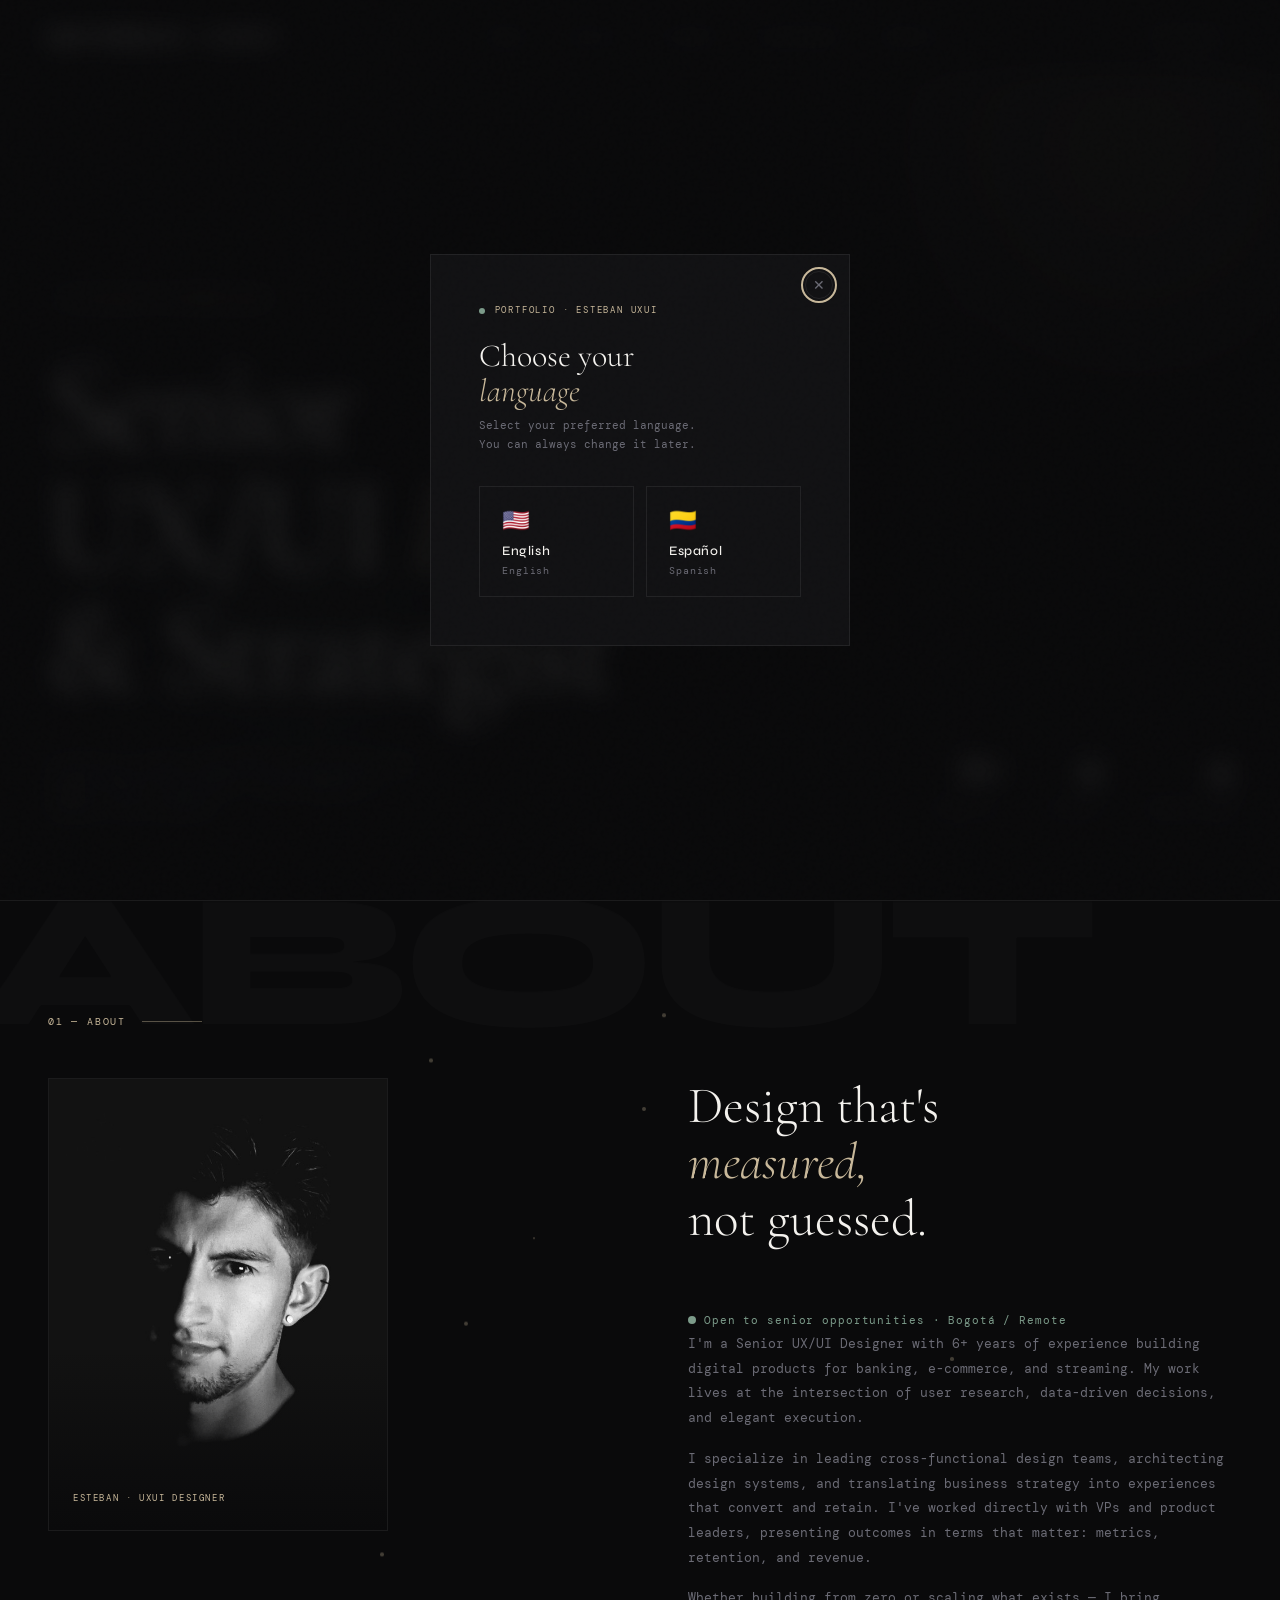
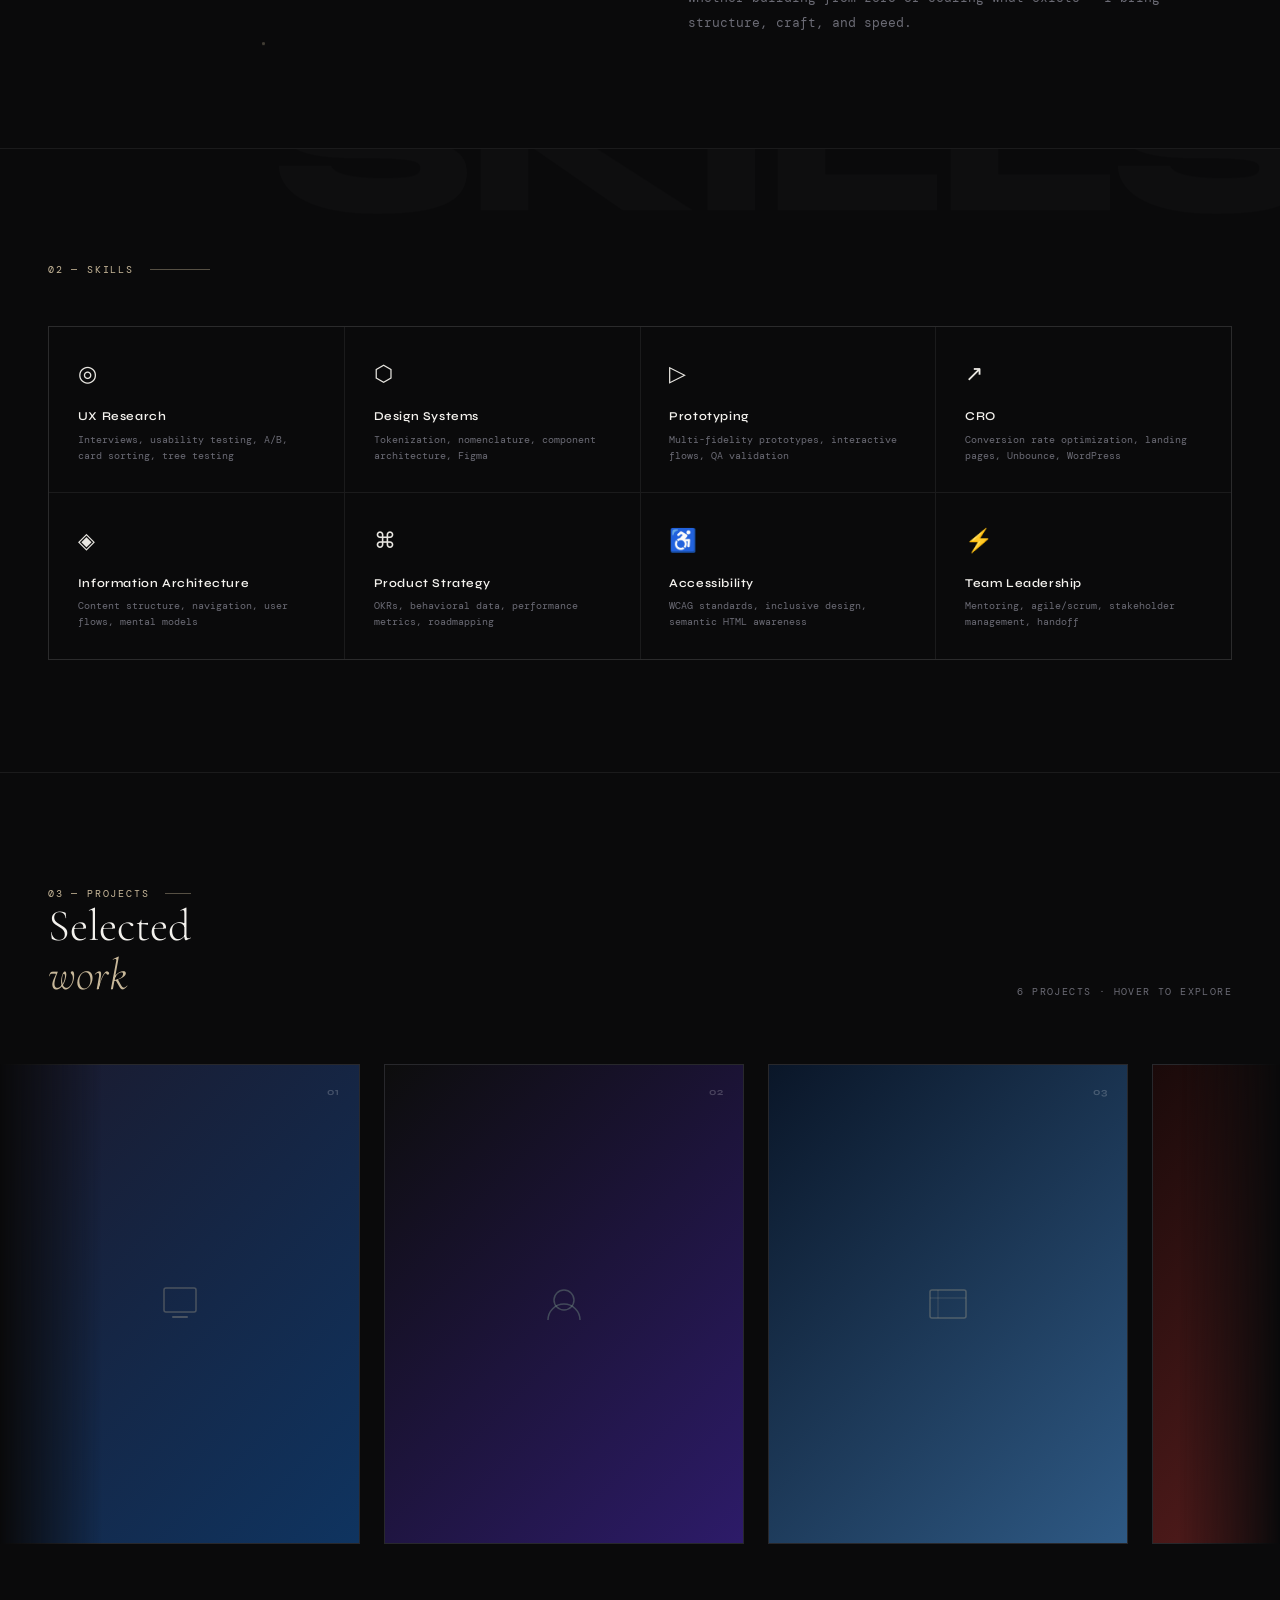
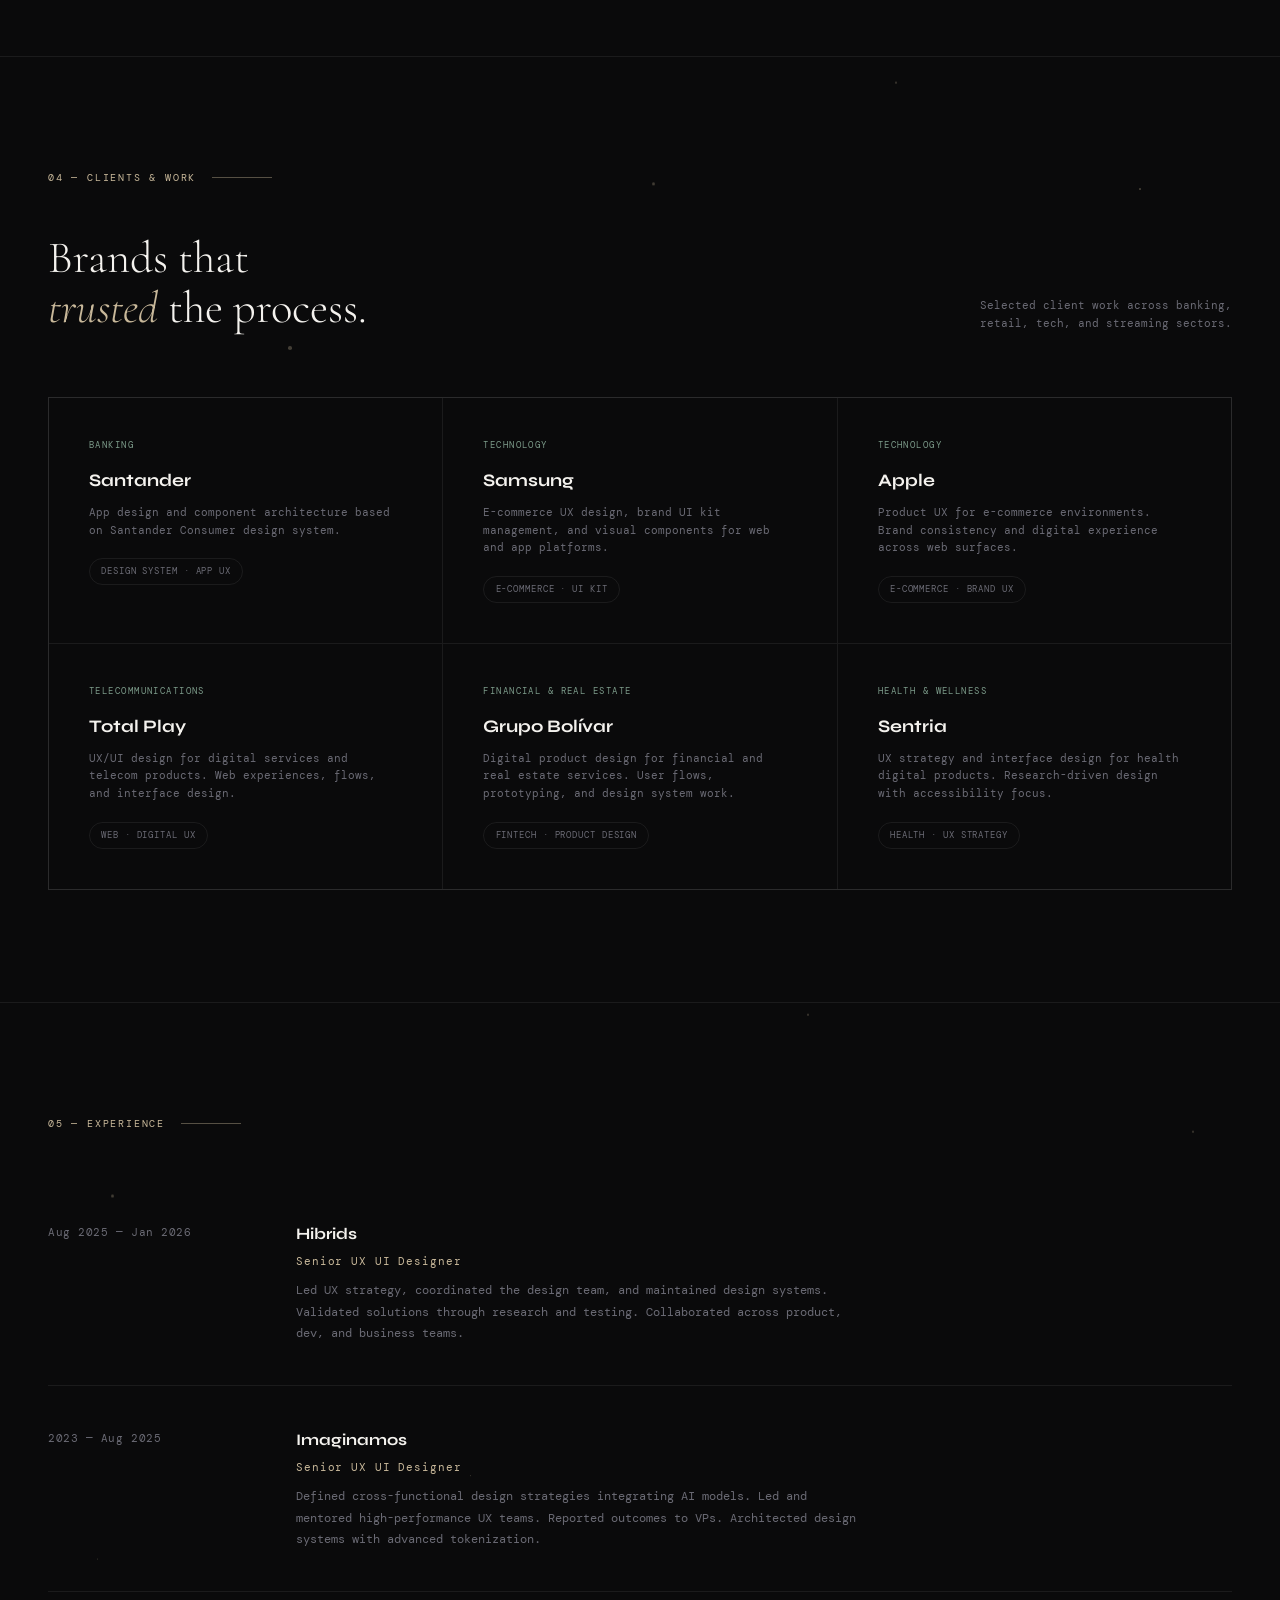
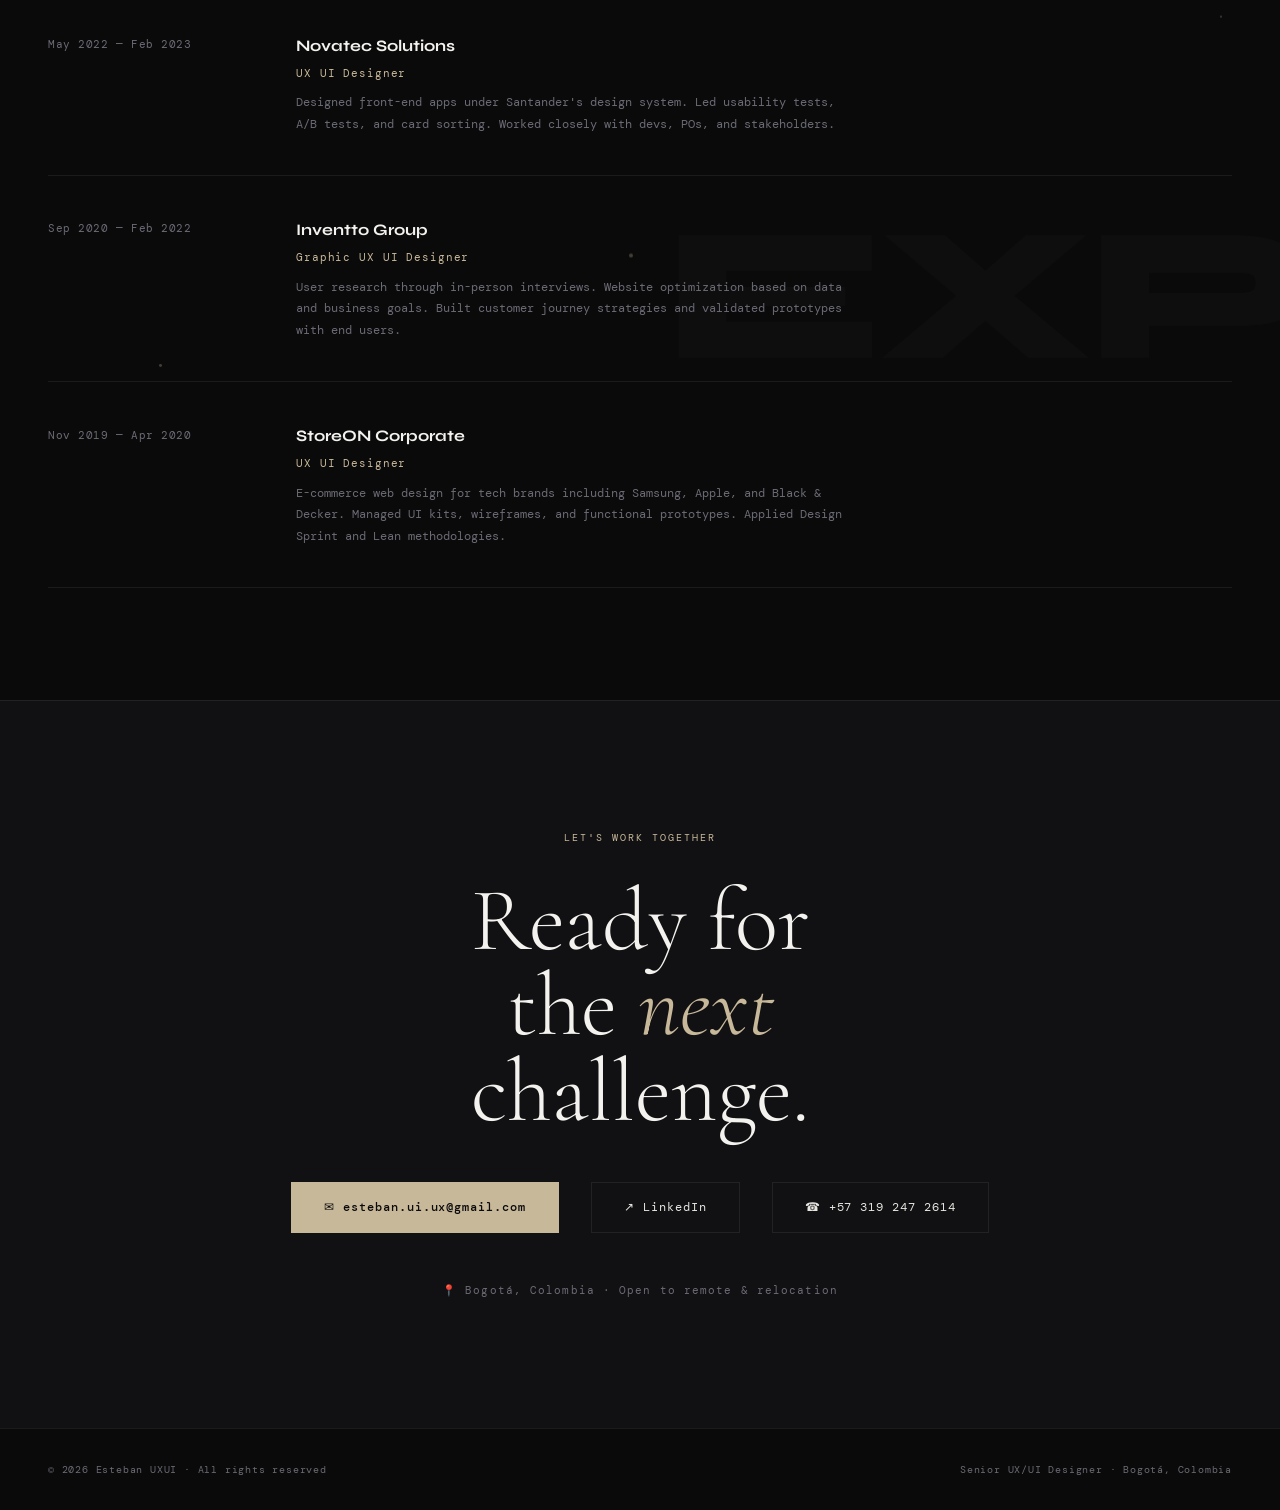
==== commit f93c50b5: "correciones modal modal correcciones" ====
--- a/index.html
+++ b/index.html
@@ -21,10 +21,11 @@
 <body>
 
   <!-- ── LANGUAGE MODAL ─────────────────────── -->
-  <div class="modal-backdrop" id="lang-modal">
+  <div class="modal-backdrop" id="lang-modal" role="dialog" aria-modal="true" aria-labelledby="modal-title">
     <div class="modal">
+      <button class="modal-close" id="modal-close" aria-label="Close language selector">✕</button>
       <div class="modal-eyebrow">Portfolio · Esteban UXUI</div>
-      <h2 class="modal-title">Choose your<br/><em>language</em></h2>
+      <h2 class="modal-title" id="modal-title">Choose your<br/><em>language</em></h2>
       <p class="modal-sub">Select your preferred language.<br/>You can always change it later.</p>
       <div class="modal-options">
         <button class="lang-btn" id="lang-en">
--- a/css/modal.css
+++ b/css/modal.css
@@ -14,6 +14,7 @@
   justify-content: center;
   opacity: 0;
   animation: modalIn 0.6s 0.3s ease forwards;
+  cursor: pointer; /* signals clickable backdrop */
 }
 
 @keyframes modalIn {
@@ -25,6 +26,7 @@
   background: rgba(244, 242, 238, 0.85);
 }
 
+/* Modal box — stop cursor from showing pointer */
 .modal {
   border: 1px solid var(--border);
   background: var(--bg2);
@@ -32,14 +34,51 @@
   max-width: 420px;
   width: calc(100% - 3rem);
   position: relative;
+  cursor: default;
   transform: translateY(20px);
-  animation: modalSlide 0.5s 0.5s cubic-bezier(0.25,0.46,0.45,0.94) forwards;
+  opacity: 0;
+  animation: modalSlide 0.5s 0.5s cubic-bezier(0.25, 0.46, 0.45, 0.94) forwards;
 }
 
 @keyframes modalSlide {
   from { transform: translateY(20px); opacity: 0; }
   to   { transform: translateY(0);    opacity: 1; }
 }
+
+/* ── Close button (X) ────────────────────── */
+
+.modal-close {
+  position: absolute;
+  top: 1rem;
+  right: 1rem;
+  width: 28px;
+  height: 28px;
+  display: flex;
+  align-items: center;
+  justify-content: center;
+  background: none;
+  border: 1px solid var(--border);
+  color: var(--muted);
+  font-size: 14px;
+  cursor: pointer;
+  border-radius: 50%;
+  transition: color 0.25s, border-color 0.25s, background 0.25s;
+  font-family: 'DM Mono', monospace;
+  line-height: 1;
+}
+
+.modal-close:hover {
+  color: var(--accent);
+  border-color: var(--accent);
+  background: rgba(200, 184, 154, 0.06);
+}
+
+.modal-close:focus-visible {
+  outline: 2px solid var(--accent);
+  outline-offset: 2px;
+}
+
+/* ── Content ─────────────────────────────── */
 
 .modal-eyebrow {
   font-size: 9px;
@@ -81,6 +120,8 @@
   line-height: 1.7;
 }
 
+/* ── Language buttons ────────────────────── */
+
 .modal-options {
   display: grid;
   grid-template-columns: 1fr 1fr;
@@ -96,7 +137,7 @@
   border: 1px solid var(--border);
   background: transparent;
   cursor: pointer;
-  transition: all 0.3s;
+  transition: border-color 0.3s, background 0.3s;
   font-family: 'DM Mono', monospace;
   position: relative;
   overflow: hidden;
@@ -111,8 +152,17 @@
   transition: width 0.4s ease;
 }
 
-.lang-btn:hover { border-color: var(--accent); background: rgba(200,184,154,0.04); }
+.lang-btn:hover {
+  border-color: var(--accent);
+  background: rgba(200, 184, 154, 0.04);
+}
+
 .lang-btn:hover::before { width: 100%; }
+
+.lang-btn:focus-visible {
+  outline: 2px solid var(--accent);
+  outline-offset: 2px;
+}
 
 .lang-flag {
   font-size: 1.4rem;
@@ -133,12 +183,15 @@
   letter-spacing: 0.08em;
 }
 
-/* Hide modal */
+/* ── Dismiss state ───────────────────────── */
+
 .modal-backdrop.hidden {
   opacity: 0;
   pointer-events: none;
-  transition: opacity 0.3s ease;
+  transition: opacity 0.35s ease;
 }
+
+/* ── Mobile ──────────────────────────────── */
 
 @media (max-width: 480px) {
   .modal { padding: 2rem 1.5rem; }
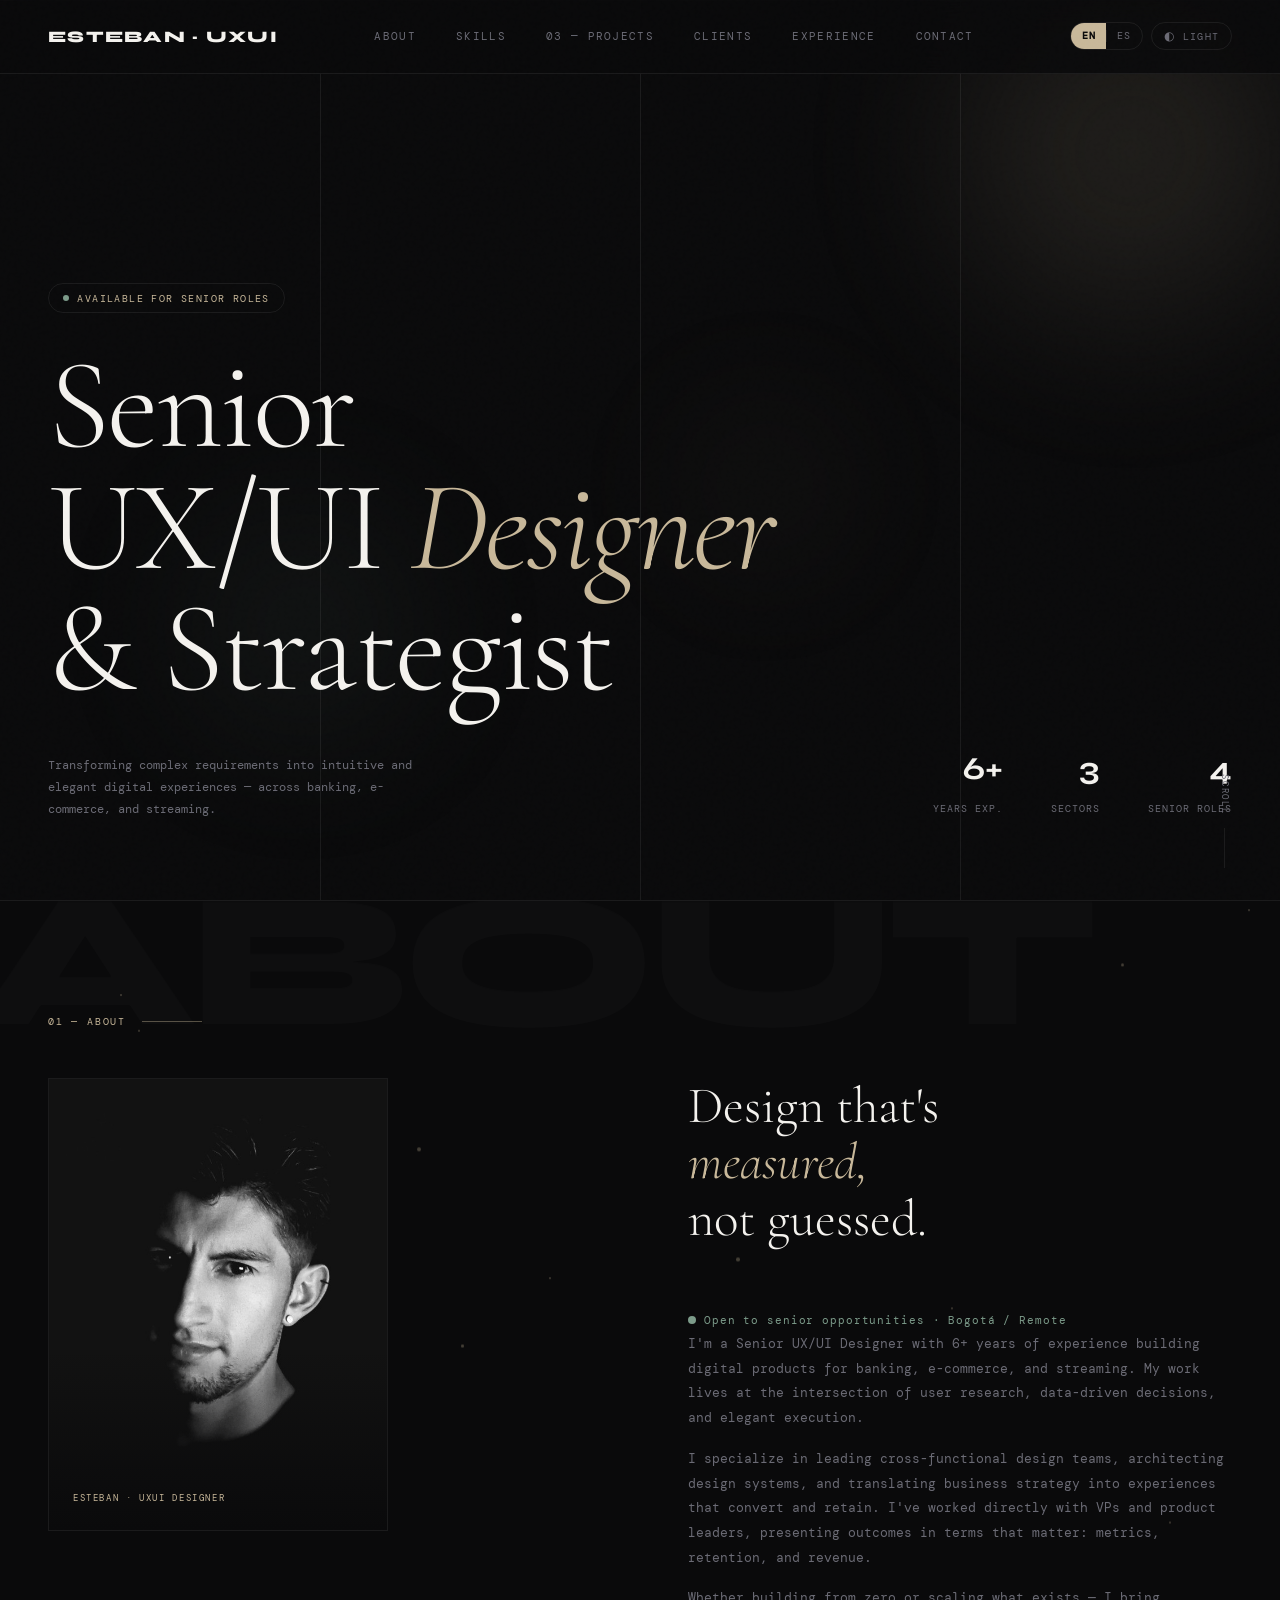
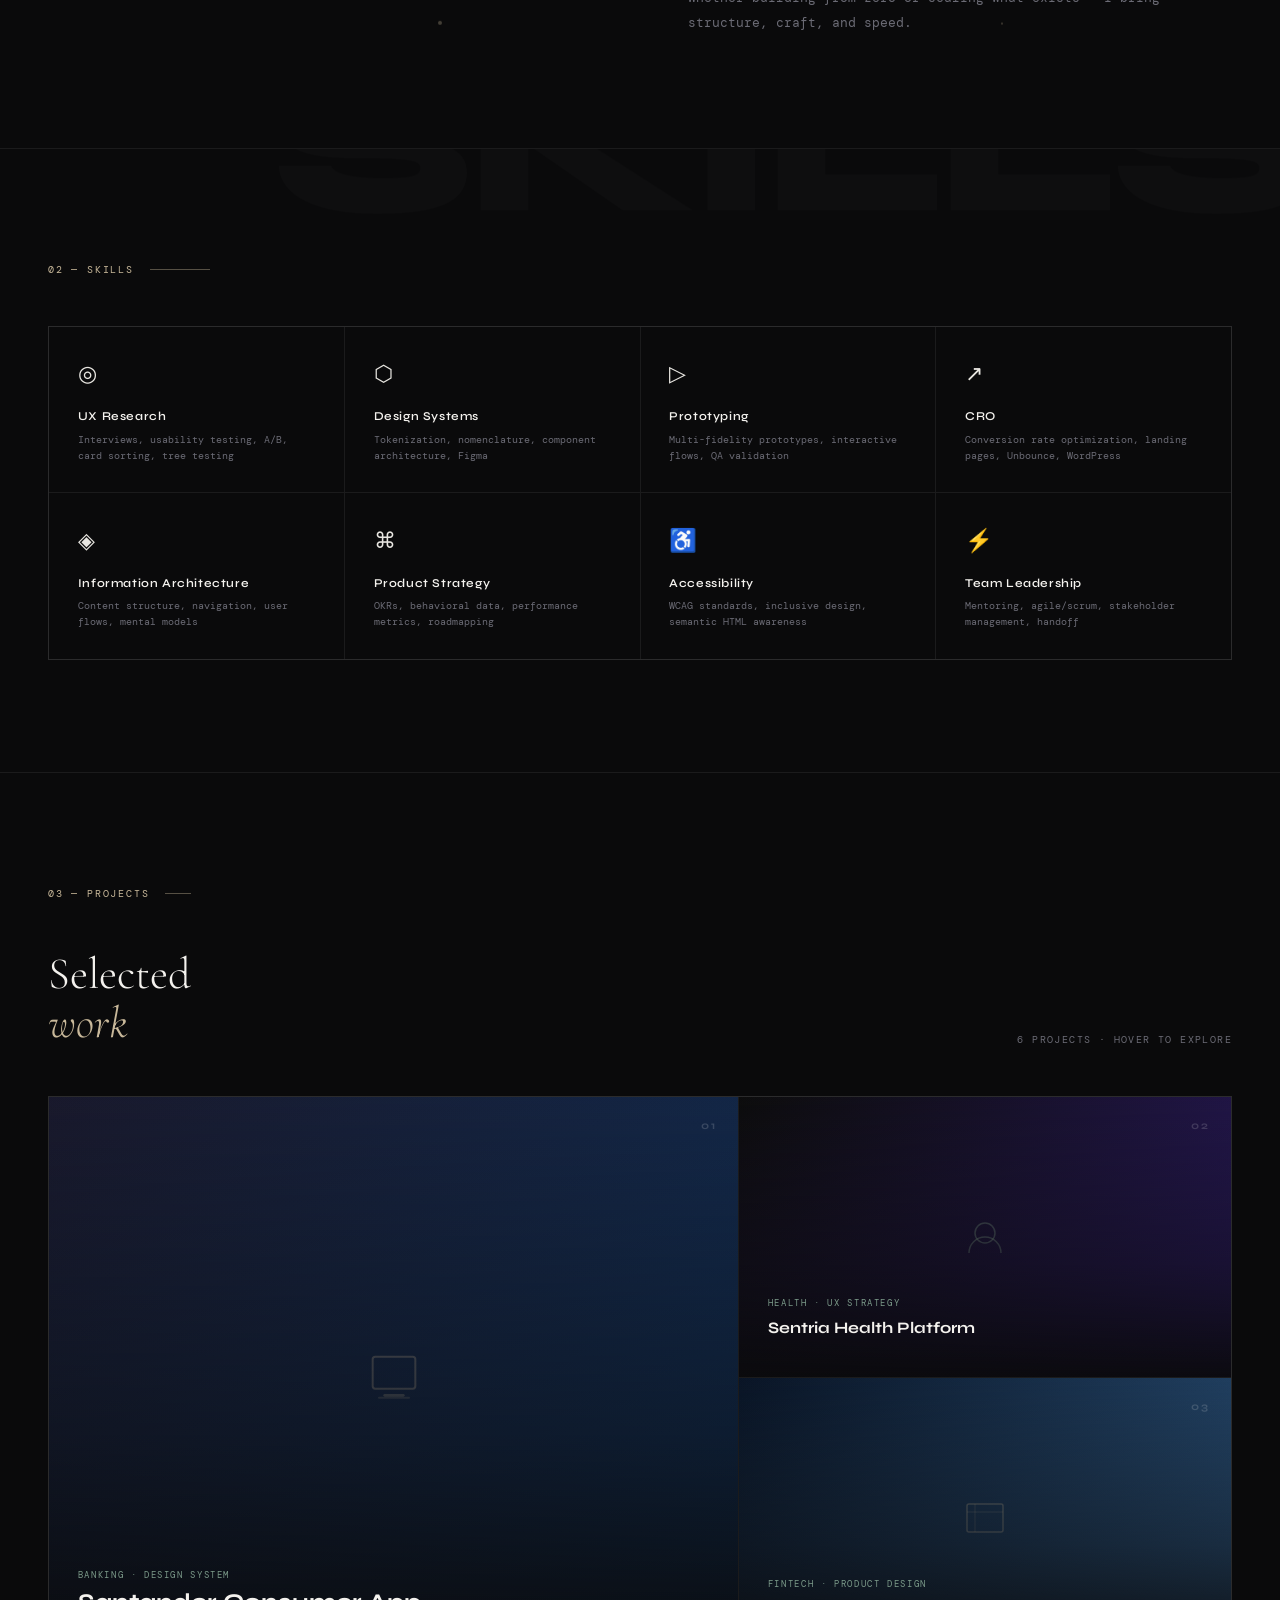
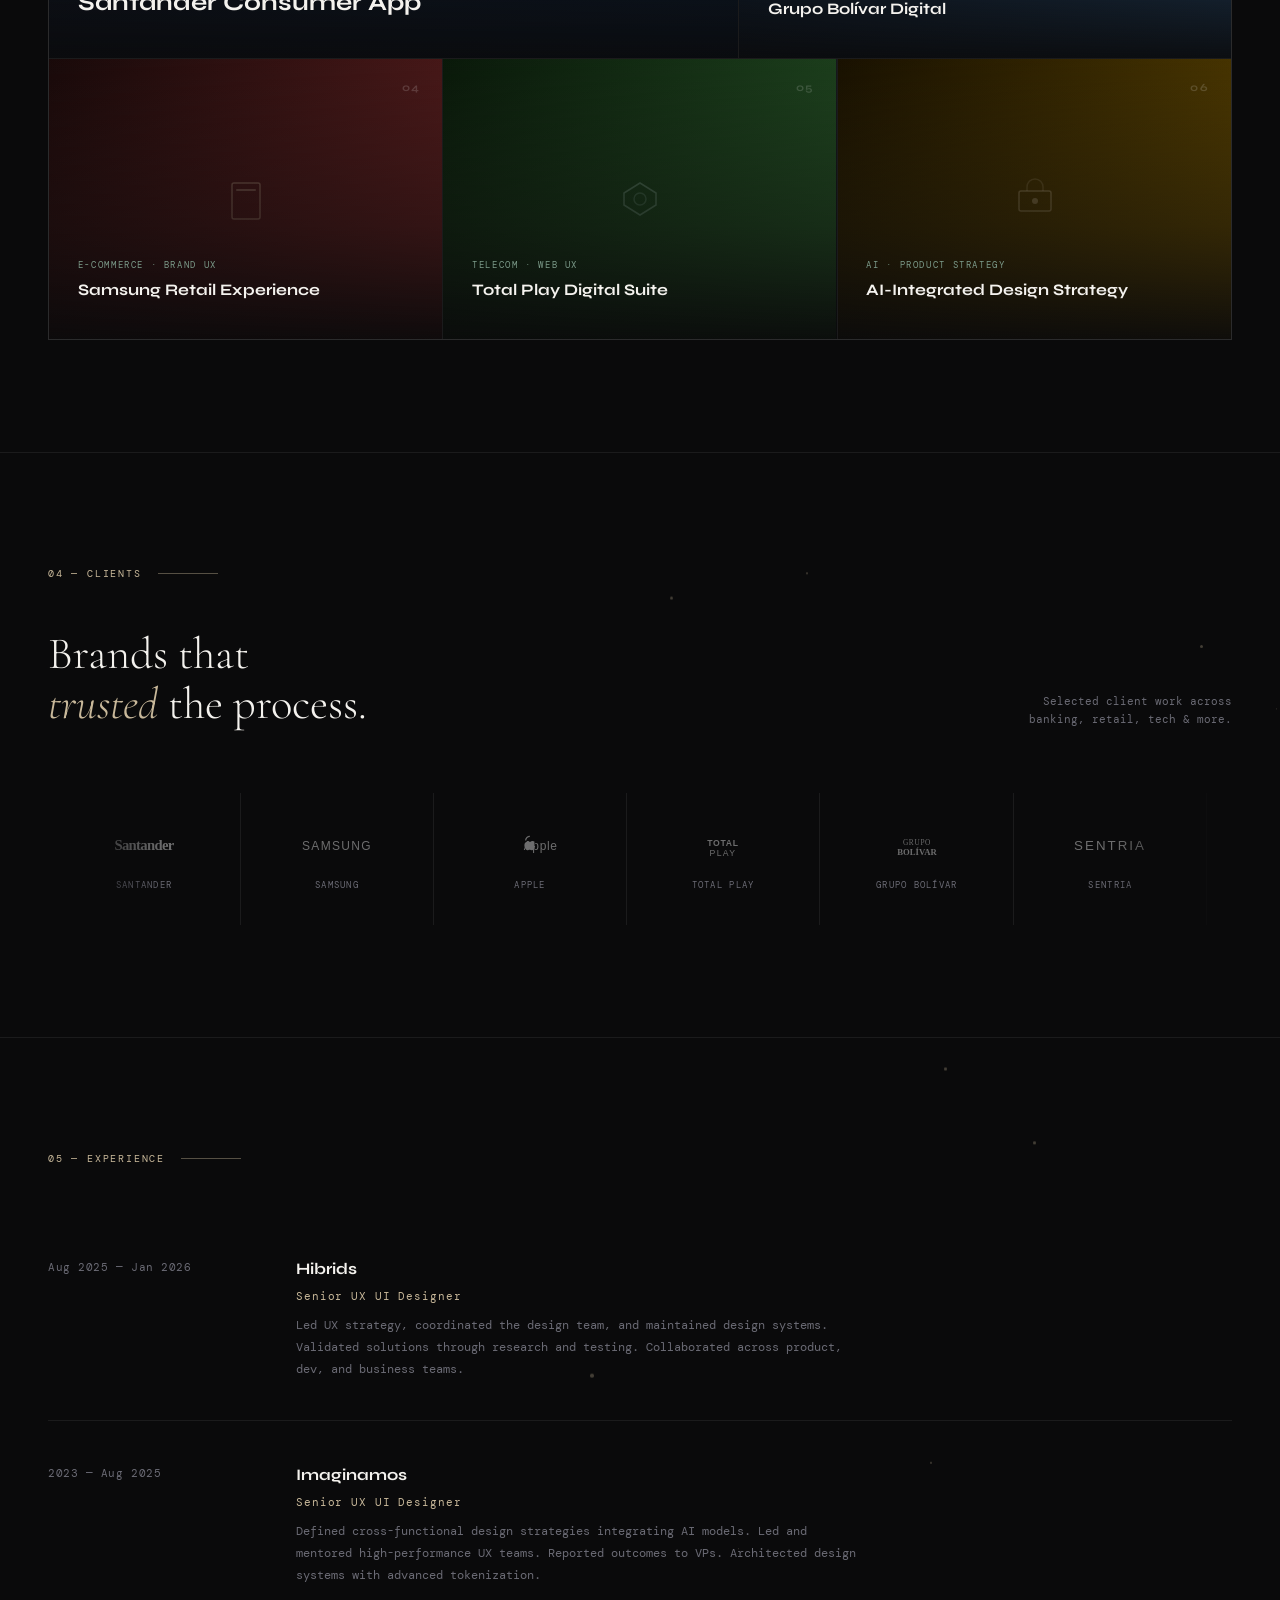
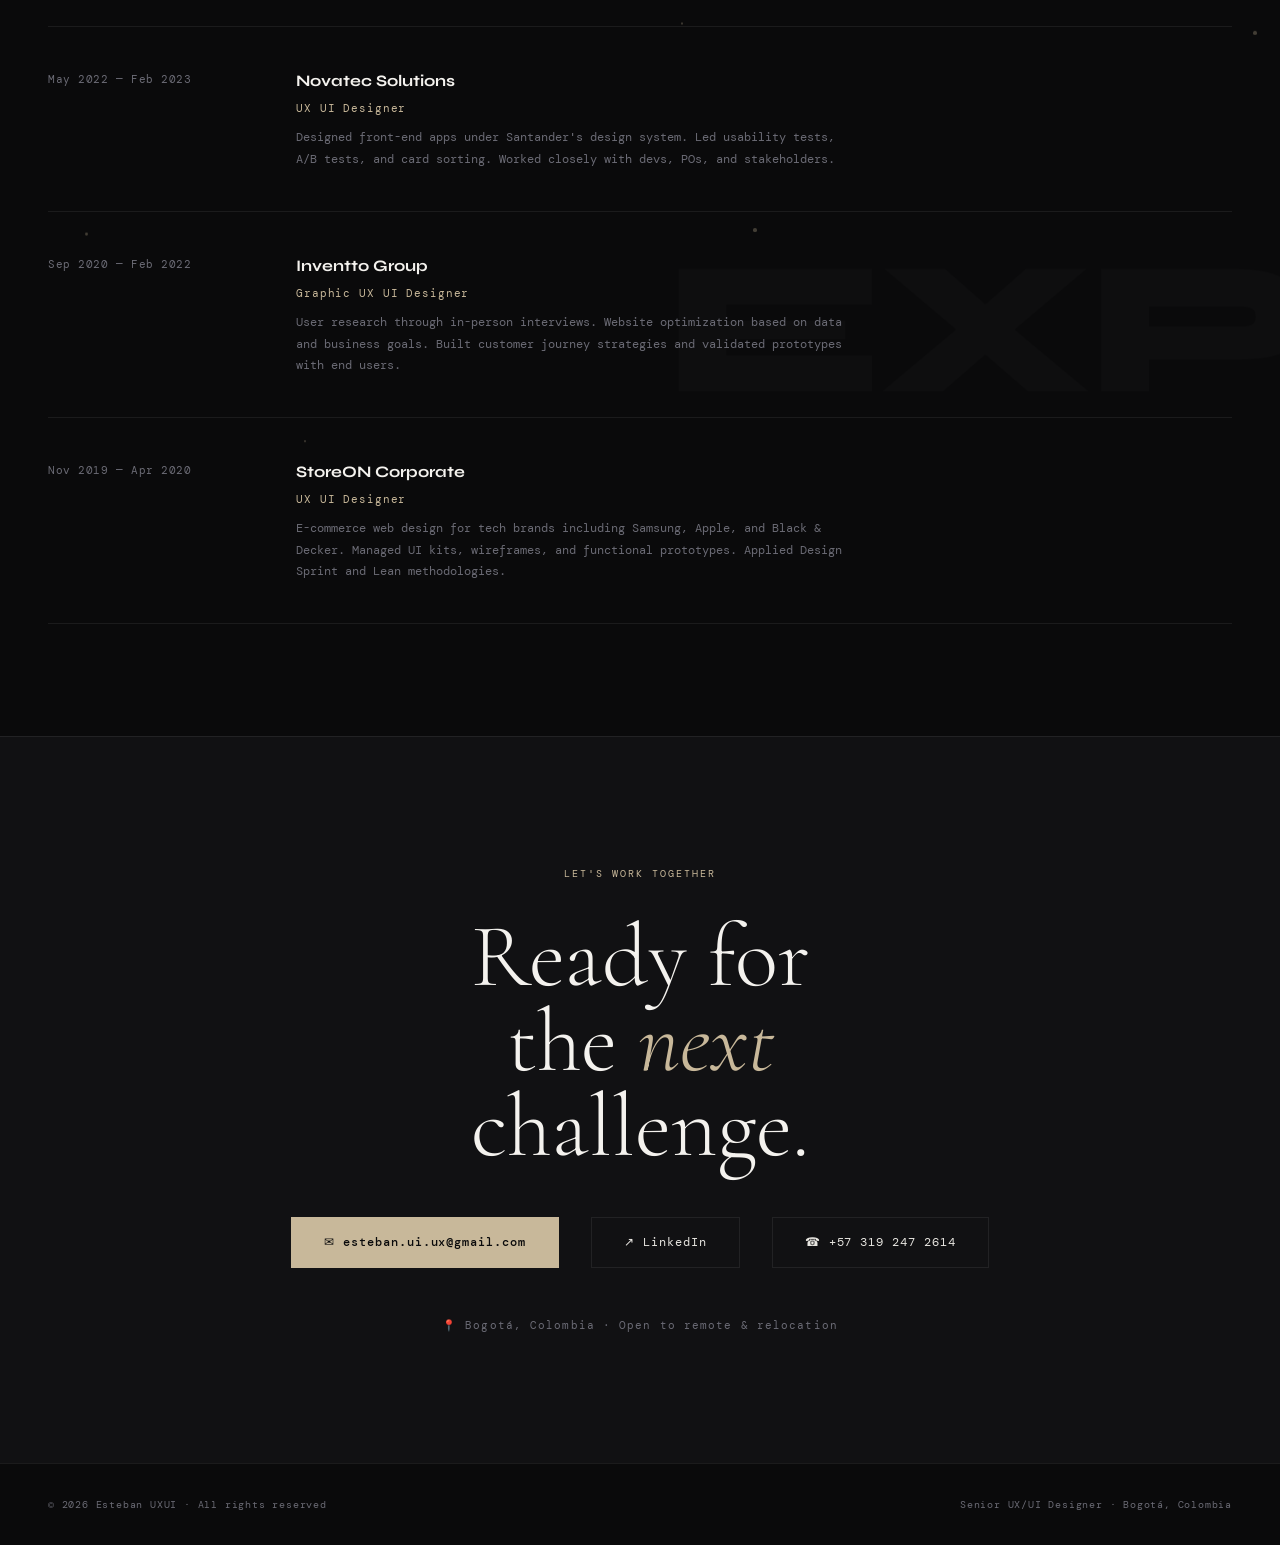
==== commit b5c1c714: "MEJORAS DISEÑO Se elimina modal y carrusel, agrega url de linkedIn" ====
--- a/index.html
+++ b/index.html
@@ -4,43 +4,17 @@
   <meta charset="UTF-8" />
   <meta name="viewport" content="width=device-width, initial-scale=1.0" />
   <title>Esteban · Senior UX/UI Designer</title>
-
-  <!-- Fonts -->
   <link href="https://fonts.googleapis.com/css2?family=Cormorant+Garamond:ital,wght@0,300;0,400;0,600;1,300&family=DM+Mono:wght@300;400;500&family=Syne:wght@400;600;700;800&display=swap" rel="stylesheet" />
-
-  <!-- Styles -->
   <link rel="stylesheet" href="css/variables.css" />
   <link rel="stylesheet" href="css/theme.css" />
-  <link rel="stylesheet" href="css/modal.css" />
   <link rel="stylesheet" href="css/nav.css" />
   <link rel="stylesheet" href="css/hero.css" />
   <link rel="stylesheet" href="css/sections.css" />
-  <link rel="stylesheet" href="css/carousel.css" />
+  <link rel="stylesheet" href="css/projects.css" />
+  <link rel="stylesheet" href="css/clients.css" />
   <link rel="stylesheet" href="css/responsive.css" />
 </head>
 <body>
-
-  <!-- ── LANGUAGE MODAL ─────────────────────── -->
-  <div class="modal-backdrop" id="lang-modal" role="dialog" aria-modal="true" aria-labelledby="modal-title">
-    <div class="modal">
-      <button class="modal-close" id="modal-close" aria-label="Close language selector">✕</button>
-      <div class="modal-eyebrow">Portfolio · Esteban UXUI</div>
-      <h2 class="modal-title" id="modal-title">Choose your<br/><em>language</em></h2>
-      <p class="modal-sub">Select your preferred language.<br/>You can always change it later.</p>
-      <div class="modal-options">
-        <button class="lang-btn" id="lang-en">
-          <span class="lang-flag">🇺🇸</span>
-          <span class="lang-name">English</span>
-          <span class="lang-native">English</span>
-        </button>
-        <button class="lang-btn" id="lang-es">
-          <span class="lang-flag">🇨🇴</span>
-          <span class="lang-name">Español</span>
-          <span class="lang-native">Spanish</span>
-        </button>
-      </div>
-    </div>
-  </div>
 
   <!-- ── NAV ────────────────────────────────── -->
   <nav>
@@ -48,15 +22,25 @@
     <ul class="nav-links">
       <li><a href="#about"      data-i18n="nav.about">About</a></li>
       <li><a href="#skills"     data-i18n="nav.skills">Skills</a></li>
+      <li><a href="#projects"   data-i18n="projects.label">Projects</a></li>
       <li><a href="#clients"    data-i18n="nav.clients">Clients</a></li>
       <li><a href="#experience" data-i18n="nav.experience">Experience</a></li>
       <li><a href="#contact"    data-i18n="nav.contact">Contact</a></li>
     </ul>
-    <button class="theme-toggle" id="theme-toggle" aria-label="Toggle theme">
-      <span class="toggle-icon">◐</span>
-      <span class="toggle-label-dark"  data-i18n="theme.dark">Light</span>
-      <span class="toggle-label-light" data-i18n="theme.light">Dark</span>
-    </button>
+    <div class="nav-controls">
+      <!-- Language switcher -->
+      <div class="lang-switcher" role="group" aria-label="Language">
+        <button class="lang-opt active" data-lang="en" aria-label="English">EN</button>
+        <div class="lang-divider"></div>
+        <button class="lang-opt" data-lang="es" aria-label="Español">ES</button>
+      </div>
+      <!-- Theme toggle -->
+      <button class="theme-toggle" id="theme-toggle" aria-label="Toggle theme">
+        <span class="toggle-icon">◐</span>
+        <span class="toggle-label-dark"  data-i18n="theme.dark">Light</span>
+        <span class="toggle-label-light" data-i18n="theme.light">Dark</span>
+      </button>
+    </div>
   </nav>
 
   <!-- ── HERO ───────────────────────────────── -->
@@ -67,33 +51,16 @@
     <div class="hero-grid-line" data-speed="0.05"></div>
     <div class="hero-grid-line" data-speed="0.08"></div>
     <div class="hero-grid-line" data-speed="0.04"></div>
-
     <div class="hero-badge parallax-layer" data-speed="0.06" data-i18n="hero.badge">Available for senior roles</div>
-
-    <h1 class="hero-title parallax-layer" data-speed="0.12" data-i18n="hero.title">
-      Senior<br/>UX/UI <em>Designer</em><br/>&amp; Strategist
-    </h1>
-
+    <h1 class="hero-title parallax-layer" data-speed="0.12" data-i18n="hero.title">Senior<br/>UX/UI <em>Designer</em><br/>&amp; Strategist</h1>
     <div class="hero-bottom parallax-layer" data-speed="0.07">
-      <p class="hero-desc" data-i18n="hero.desc">
-        Transforming complex requirements into intuitive and elegant digital experiences — across banking, e-commerce, and streaming.
-      </p>
+      <p class="hero-desc" data-i18n="hero.desc">Transforming complex requirements into intuitive and elegant digital experiences — across banking, e-commerce, and streaming.</p>
       <div class="hero-stats">
-        <div>
-          <span class="stat-num">6+</span>
-          <span class="stat-label" data-i18n="hero.stat1">Years exp.</span>
-        </div>
-        <div>
-          <span class="stat-num">3</span>
-          <span class="stat-label" data-i18n="hero.stat2">Sectors</span>
-        </div>
-        <div>
-          <span class="stat-num">4</span>
-          <span class="stat-label" data-i18n="hero.stat3">Senior roles</span>
-        </div>
-      </div>
-    </div>
-
+        <div><span class="stat-num">6+</span><span class="stat-label" data-i18n="hero.stat1">Years exp.</span></div>
+        <div><span class="stat-num">3</span><span class="stat-label" data-i18n="hero.stat2">Sectors</span></div>
+        <div><span class="stat-num">4</span><span class="stat-label" data-i18n="hero.stat3">Senior roles</span></div>
+      </div>
+    </div>
     <div class="scroll-hint" data-i18n="hero.scroll">Scroll</div>
   </section>
 
@@ -104,28 +71,17 @@
     <div class="about-grid reveal">
       <div>
         <div class="about-photo-wrap">
-          <img src="assets/images/esteban.jpg"
-               alt="Esteban UXUI"
-               loading="lazy"
-               width="340" height="453" />
+          <img src="assets/images/esteban.jpg" alt="Esteban UXUI" loading="lazy" width="340" height="453" />
           <span class="photo-label" data-i18n="about.photo">Esteban · UXUI Designer</span>
         </div>
       </div>
       <div>
-        <h2 class="about-title" data-i18n="about.title">
-          Design that's<br/><em>measured,</em><br/>not guessed.
-        </h2>
+        <h2 class="about-title" data-i18n="about.title">Design that's<br/><em>measured,</em><br/>not guessed.</h2>
         <div class="availability-tag" data-i18n="about.avail">Open to senior opportunities · Bogotá / Remote</div>
         <br/>
-        <p class="about-text" data-i18n="about.p1">
-          I'm a Senior UX/UI Designer with 6+ years of experience building digital products for banking, e-commerce, and streaming. My work lives at the intersection of user research, data-driven decisions, and elegant execution.
-        </p>
-        <p class="about-text" data-i18n="about.p2">
-          I specialize in leading cross-functional design teams, architecting design systems, and translating business strategy into experiences that convert and retain. I've worked directly with VPs and product leaders, presenting outcomes in terms that matter: metrics, retention, and revenue.
-        </p>
-        <p class="about-text" data-i18n="about.p3">
-          Whether building from zero or scaling what exists — I bring structure, craft, and speed.
-        </p>
+        <p class="about-text" data-i18n="about.p1">I'm a Senior UX/UI Designer with 6+ years of experience building digital products for banking, e-commerce, and streaming.</p>
+        <p class="about-text" data-i18n="about.p2">I specialize in leading cross-functional design teams, architecting design systems, and translating business strategy into experiences that convert and retain.</p>
+        <p class="about-text" data-i18n="about.p3">Whether building from zero or scaling what exists — I bring structure, craft, and speed.</p>
       </div>
     </div>
   </section>
@@ -135,50 +91,18 @@
     <div class="section-bg-text" data-speed="0.06" style="top:0;right:-2%;text-align:right;">SKILLS</div>
     <div class="section-label" data-i18n="skills.label">02 — Skills</div>
     <div class="skills-grid reveal">
-      <div class="skill-item">
-        <span class="skill-icon">◎</span>
-        <div class="skill-name">UX Research</div>
-        <div class="skill-desc">Interviews, usability testing, A/B, card sorting, tree testing</div>
-      </div>
-      <div class="skill-item">
-        <span class="skill-icon">⬡</span>
-        <div class="skill-name">Design Systems</div>
-        <div class="skill-desc">Tokenization, nomenclature, component architecture, Figma</div>
-      </div>
-      <div class="skill-item">
-        <span class="skill-icon">▷</span>
-        <div class="skill-name">Prototyping</div>
-        <div class="skill-desc">Multi-fidelity prototypes, interactive flows, QA validation</div>
-      </div>
-      <div class="skill-item">
-        <span class="skill-icon">↗</span>
-        <div class="skill-name">CRO</div>
-        <div class="skill-desc">Conversion rate optimization, landing pages, Unbounce, WordPress</div>
-      </div>
-      <div class="skill-item">
-        <span class="skill-icon">◈</span>
-        <div class="skill-name">Information Architecture</div>
-        <div class="skill-desc">Content structure, navigation, user flows, mental models</div>
-      </div>
-      <div class="skill-item">
-        <span class="skill-icon">⌘</span>
-        <div class="skill-name">Product Strategy</div>
-        <div class="skill-desc">OKRs, behavioral data, performance metrics, roadmapping</div>
-      </div>
-      <div class="skill-item">
-        <span class="skill-icon">♿</span>
-        <div class="skill-name">Accessibility</div>
-        <div class="skill-desc">WCAG standards, inclusive design, semantic HTML awareness</div>
-      </div>
-      <div class="skill-item">
-        <span class="skill-icon">⚡</span>
-        <div class="skill-name">Team Leadership</div>
-        <div class="skill-desc">Mentoring, agile/scrum, stakeholder management, handoff</div>
-      </div>
-    </div>
-  </section>
-
-  <!-- ── PROJECTS ───────────────────────────── -->
+      <div class="skill-item"><span class="skill-icon">◎</span><div class="skill-name">UX Research</div><div class="skill-desc">Interviews, usability testing, A/B, card sorting, tree testing</div></div>
+      <div class="skill-item"><span class="skill-icon">⬡</span><div class="skill-name">Design Systems</div><div class="skill-desc">Tokenization, nomenclature, component architecture, Figma</div></div>
+      <div class="skill-item"><span class="skill-icon">▷</span><div class="skill-name">Prototyping</div><div class="skill-desc">Multi-fidelity prototypes, interactive flows, QA validation</div></div>
+      <div class="skill-item"><span class="skill-icon">↗</span><div class="skill-name">CRO</div><div class="skill-desc">Conversion rate optimization, landing pages, Unbounce, WordPress</div></div>
+      <div class="skill-item"><span class="skill-icon">◈</span><div class="skill-name">Information Architecture</div><div class="skill-desc">Content structure, navigation, user flows, mental models</div></div>
+      <div class="skill-item"><span class="skill-icon">⌘</span><div class="skill-name">Product Strategy</div><div class="skill-desc">OKRs, behavioral data, performance metrics, roadmapping</div></div>
+      <div class="skill-item"><span class="skill-icon">♿</span><div class="skill-name">Accessibility</div><div class="skill-desc">WCAG standards, inclusive design, semantic HTML awareness</div></div>
+      <div class="skill-item"><span class="skill-icon">⚡</span><div class="skill-name">Team Leadership</div><div class="skill-desc">Mentoring, agile/scrum, stakeholder management, handoff</div></div>
+    </div>
+  </section>
+
+  <!-- ── PROJECTS (Bento Grid) ──────────────── -->
   <section id="projects">
     <div class="section-header">
       <div>
@@ -188,153 +112,175 @@
       <span class="projects-count" data-i18n="projects.count">6 projects · hover to explore</span>
     </div>
 
-    <div class="carousel-wrapper">
-      <div class="carousel-track">
-
-        <div class="project-card">
-          <div class="project-cover-placeholder" style="background:linear-gradient(135deg,#1a1a2e,#0f3460);">
-            <svg width="48" height="48" viewBox="0 0 48 48" fill="none"><rect x="8" y="8" width="32" height="24" rx="2" stroke="rgba(200,184,154,0.3)" stroke-width="1.5"/><rect x="16" y="36" width="16" height="2" rx="1" fill="rgba(200,184,154,0.3)"/></svg>
-          </div>
-          <span class="project-index">01</span>
-          <div class="project-overlay">
-            <div class="project-category">Banking · Design System</div>
-            <div class="project-name">Santander Consumer App</div>
-            <div class="project-detail">Front-end redesign based on Santander's design system. Component architecture, tokenization and accessibility.</div>
-            <div class="project-company-badge">
-              <svg class="project-company-logo" viewBox="0 0 24 24"><rect width="24" height="24" rx="2" fill="rgba(255,255,255,0.1)"/><text x="12" y="16" text-anchor="middle" font-size="10" fill="white" font-family="sans-serif">S</text></svg>
-              <span class="project-company-name">Novatec / Santander</span>
-            </div>
-          </div>
-        </div>
-
-        <div class="project-card">
-          <div class="project-cover-placeholder" style="background:linear-gradient(135deg,#0d0d0d,#2d1b69);">
-            <svg width="48" height="48" viewBox="0 0 48 48" fill="none"><circle cx="24" cy="20" r="10" stroke="rgba(124,155,138,0.4)" stroke-width="1.5"/><path d="M8 40c0-8.837 7.163-16 16-16s16 7.163 16 16" stroke="rgba(124,155,138,0.4)" stroke-width="1.5"/></svg>
-          </div>
-          <span class="project-index">02</span>
-          <div class="project-overlay">
-            <div class="project-category">Health · UX Strategy</div>
-            <div class="project-name">Sentria Health Platform</div>
-            <div class="project-detail">UX strategy and interface design for a health digital product. Research-driven approach with full accessibility compliance.</div>
-            <div class="project-company-badge">
-              <svg class="project-company-logo" viewBox="0 0 24 24"><rect width="24" height="24" rx="2" fill="rgba(255,255,255,0.1)"/><text x="12" y="16" text-anchor="middle" font-size="9" fill="white" font-family="sans-serif">SE</text></svg>
-              <span class="project-company-name">Sentria</span>
-            </div>
-          </div>
-        </div>
-
-        <div class="project-card">
-          <div class="project-cover-placeholder" style="background:linear-gradient(135deg,#0a1628,#2e5984);">
-            <svg width="48" height="48" viewBox="0 0 48 48" fill="none"><rect x="6" y="10" width="36" height="28" rx="2" stroke="rgba(200,184,154,0.3)" stroke-width="1.5"/><path d="M6 18h36M14 10v28" stroke="rgba(200,184,154,0.2)" stroke-width="1"/></svg>
-          </div>
-          <span class="project-index">03</span>
-          <div class="project-overlay">
-            <div class="project-category">Fintech · Product Design</div>
-            <div class="project-name">Grupo Bolívar Digital</div>
-            <div class="project-detail">Digital product design for financial and real estate services. End-to-end flows, prototyping and design system integration.</div>
-            <div class="project-company-badge">
-              <svg class="project-company-logo" viewBox="0 0 24 24"><rect width="24" height="24" rx="2" fill="rgba(255,255,255,0.1)"/><text x="12" y="16" text-anchor="middle" font-size="9" fill="white" font-family="sans-serif">GB</text></svg>
-              <span class="project-company-name">Grupo Bolívar</span>
-            </div>
-          </div>
-        </div>
-
-        <div class="project-card">
-          <div class="project-cover-placeholder" style="background:linear-gradient(135deg,#1a0a0a,#6b2323);">
-            <svg width="48" height="48" viewBox="0 0 48 48" fill="none"><rect x="10" y="8" width="28" height="36" rx="2" stroke="rgba(200,184,154,0.3)" stroke-width="1.5"/><rect x="14" y="14" width="20" height="2" rx="1" fill="rgba(200,184,154,0.3)"/><rect x="14" y="20" width="14" height="1.5" rx="0.75" fill="rgba(200,184,154,0.2)"/></svg>
-          </div>
-          <span class="project-index">04</span>
-          <div class="project-overlay">
-            <div class="project-category">E-commerce · Brand UX</div>
-            <div class="project-name">Samsung Retail Experience</div>
-            <div class="project-detail">E-commerce UX design and UI kit management for Samsung's web and app platforms across Latin America.</div>
-            <div class="project-company-badge">
-              <svg class="project-company-logo" viewBox="0 0 24 24"><rect width="24" height="24" rx="2" fill="rgba(255,255,255,0.1)"/><text x="12" y="16" text-anchor="middle" font-size="8" fill="white" font-family="sans-serif">SAM</text></svg>
-              <span class="project-company-name">Samsung · StoreON</span>
-            </div>
-          </div>
-        </div>
-
-        <div class="project-card">
-          <div class="project-cover-placeholder" style="background:linear-gradient(135deg,#0a1a0a,#2a5c2a);">
-            <svg width="48" height="48" viewBox="0 0 48 48" fill="none"><path d="M24 8L40 18L40 30L24 40L8 30L8 18Z" stroke="rgba(124,155,138,0.4)" stroke-width="1.5" fill="none"/><circle cx="24" cy="24" r="6" stroke="rgba(124,155,138,0.3)" stroke-width="1.5"/></svg>
-          </div>
-          <span class="project-index">05</span>
-          <div class="project-overlay">
-            <div class="project-category">Telecom · Web UX</div>
-            <div class="project-name">Total Play Digital Suite</div>
-            <div class="project-detail">UX/UI design for telecom digital services. Web experiences, service flows and interface design for end users.</div>
-            <div class="project-company-badge">
-              <svg class="project-company-logo" viewBox="0 0 24 24"><rect width="24" height="24" rx="2" fill="rgba(255,255,255,0.1)"/><text x="12" y="16" text-anchor="middle" font-size="8" fill="white" font-family="sans-serif">TP</text></svg>
-              <span class="project-company-name">Total Play</span>
-            </div>
-          </div>
-        </div>
-
-        <div class="project-card">
-          <div class="project-cover-placeholder" style="background:linear-gradient(135deg,#1a1200,#6b4f00);">
-            <svg width="48" height="48" viewBox="0 0 48 48" fill="none"><rect x="8" y="16" width="32" height="20" rx="2" stroke="rgba(200,184,154,0.3)" stroke-width="1.5"/><path d="M16 16V12a8 8 0 0116 0v4" stroke="rgba(200,184,154,0.2)" stroke-width="1.5"/><circle cx="24" cy="26" r="3" fill="rgba(200,184,154,0.3)"/></svg>
-          </div>
-          <span class="project-index">06</span>
-          <div class="project-overlay">
-            <div class="project-category">AI · Product Strategy</div>
-            <div class="project-name">AI-Integrated Design Strategy</div>
-            <div class="project-detail">Cross-functional design strategy integrating AI models. Performance metrics analysis and behavioral data-driven product decisions.</div>
-            <div class="project-company-badge">
-              <svg class="project-company-logo" viewBox="0 0 24 24"><rect width="24" height="24" rx="2" fill="rgba(255,255,255,0.1)"/><text x="12" y="16" text-anchor="middle" font-size="7" fill="white" font-family="sans-serif">IMG</text></svg>
-              <span class="project-company-name">Imaginamos</span>
-            </div>
-          </div>
-        </div>
-
-      </div>
-    </div>
-  </section>
-
-  <!-- ── CLIENTS ────────────────────────────── -->
+    <div class="projects-bento reveal">
+
+      <!-- Card 1 — Large -->
+      <div class="bento-card">
+        <div class="bento-cover" style="background:linear-gradient(135deg,#1a1a2e 0%,#0f3460 100%);">
+          <svg width="64" height="64" viewBox="0 0 48 48" fill="none"><rect x="8" y="8" width="32" height="24" rx="2" stroke="rgba(200,184,154,0.35)" stroke-width="1.5"/><rect x="16" y="36" width="16" height="2" rx="1" fill="rgba(200,184,154,0.3)"/><rect x="12" y="38" width="24" height="1.5" rx=".75" fill="rgba(200,184,154,0.2)"/></svg>
+        </div>
+        <span class="bento-num">01</span>
+        <div class="bento-overlay">
+          <div class="bento-cat">Banking · Design System</div>
+          <div class="bento-name">Santander Consumer App</div>
+          <div class="bento-detail">Front-end app redesign based on Santander's design system. Component architecture, tokenization and accessibility standards.</div>
+          <div class="bento-badge">
+            <svg class="bento-badge-logo" viewBox="0 0 24 24"><rect width="24" height="24" rx="2" fill="rgba(255,255,255,0.15)"/><text x="12" y="16" text-anchor="middle" font-size="10" fill="white" font-family="sans-serif">S</text></svg>
+            <span class="bento-badge-name">Novatec / Santander</span>
+          </div>
+        </div>
+      </div>
+
+      <!-- Card 2 -->
+      <div class="bento-card">
+        <div class="bento-cover" style="background:linear-gradient(135deg,#0d0d0d 0%,#2d1b69 100%);">
+          <svg width="48" height="48" viewBox="0 0 48 48" fill="none"><circle cx="24" cy="20" r="10" stroke="rgba(124,155,138,0.45)" stroke-width="1.5"/><path d="M8 40c0-8.837 7.163-16 16-16s16 7.163 16 16" stroke="rgba(124,155,138,0.45)" stroke-width="1.5"/></svg>
+        </div>
+        <span class="bento-num">02</span>
+        <div class="bento-overlay">
+          <div class="bento-cat">Health · UX Strategy</div>
+          <div class="bento-name">Sentria Health Platform</div>
+          <div class="bento-detail">Research-driven UX and interface design for a health digital product with full accessibility compliance.</div>
+          <div class="bento-badge"><svg class="bento-badge-logo" viewBox="0 0 24 24"><rect width="24" height="24" rx="2" fill="rgba(255,255,255,0.15)"/><text x="12" y="16" text-anchor="middle" font-size="9" fill="white" font-family="sans-serif">SE</text></svg><span class="bento-badge-name">Sentria</span></div>
+        </div>
+      </div>
+
+      <!-- Card 3 -->
+      <div class="bento-card">
+        <div class="bento-cover" style="background:linear-gradient(135deg,#0a1628 0%,#2e5984 100%);">
+          <svg width="48" height="48" viewBox="0 0 48 48" fill="none"><rect x="6" y="10" width="36" height="28" rx="2" stroke="rgba(200,184,154,0.35)" stroke-width="1.5"/><path d="M6 18h36M14 10v28" stroke="rgba(200,184,154,0.2)" stroke-width="1"/></svg>
+        </div>
+        <span class="bento-num">03</span>
+        <div class="bento-overlay">
+          <div class="bento-cat">Fintech · Product Design</div>
+          <div class="bento-name">Grupo Bolívar Digital</div>
+          <div class="bento-detail">End-to-end product design for financial and real estate digital services. Flows, prototyping and design system integration.</div>
+          <div class="bento-badge"><svg class="bento-badge-logo" viewBox="0 0 24 24"><rect width="24" height="24" rx="2" fill="rgba(255,255,255,0.15)"/><text x="12" y="16" text-anchor="middle" font-size="9" fill="white" font-family="sans-serif">GB</text></svg><span class="bento-badge-name">Grupo Bolívar</span></div>
+        </div>
+      </div>
+
+      <!-- Card 4 -->
+      <div class="bento-card">
+        <div class="bento-cover" style="background:linear-gradient(135deg,#1a0a0a 0%,#6b2323 100%);">
+          <svg width="48" height="48" viewBox="0 0 48 48" fill="none"><rect x="10" y="8" width="28" height="36" rx="2" stroke="rgba(200,184,154,0.35)" stroke-width="1.5"/><rect x="14" y="14" width="20" height="2" rx="1" fill="rgba(200,184,154,0.3)"/></svg>
+        </div>
+        <span class="bento-num">04</span>
+        <div class="bento-overlay">
+          <div class="bento-cat">E-commerce · Brand UX</div>
+          <div class="bento-name">Samsung Retail Experience</div>
+          <div class="bento-detail">E-commerce UX and UI kit management for Samsung platforms across Latin America.</div>
+          <div class="bento-badge"><svg class="bento-badge-logo" viewBox="0 0 24 24"><rect width="24" height="24" rx="2" fill="rgba(255,255,255,0.15)"/><text x="12" y="16" text-anchor="middle" font-size="8" fill="white" font-family="sans-serif">SAM</text></svg><span class="bento-badge-name">Samsung · StoreON</span></div>
+        </div>
+      </div>
+
+      <!-- Card 5 -->
+      <div class="bento-card">
+        <div class="bento-cover" style="background:linear-gradient(135deg,#0a1a0a 0%,#2a5c2a 100%);">
+          <svg width="48" height="48" viewBox="0 0 48 48" fill="none"><path d="M24 8L40 18L40 30L24 40L8 30L8 18Z" stroke="rgba(124,155,138,0.45)" stroke-width="1.5" fill="none"/><circle cx="24" cy="24" r="6" stroke="rgba(124,155,138,0.3)" stroke-width="1.5"/></svg>
+        </div>
+        <span class="bento-num">05</span>
+        <div class="bento-overlay">
+          <div class="bento-cat">Telecom · Web UX</div>
+          <div class="bento-name">Total Play Digital Suite</div>
+          <div class="bento-detail">UX/UI for telecom digital services. Web experiences and service flows for end users.</div>
+          <div class="bento-badge"><svg class="bento-badge-logo" viewBox="0 0 24 24"><rect width="24" height="24" rx="2" fill="rgba(255,255,255,0.15)"/><text x="12" y="16" text-anchor="middle" font-size="8" fill="white" font-family="sans-serif">TP</text></svg><span class="bento-badge-name">Total Play</span></div>
+        </div>
+      </div>
+
+      <!-- Card 6 -->
+      <div class="bento-card">
+        <div class="bento-cover" style="background:linear-gradient(135deg,#1a1200 0%,#6b4f00 100%);">
+          <svg width="48" height="48" viewBox="0 0 48 48" fill="none"><rect x="8" y="16" width="32" height="20" rx="2" stroke="rgba(200,184,154,0.35)" stroke-width="1.5"/><path d="M16 16V12a8 8 0 0116 0v4" stroke="rgba(200,184,154,0.2)" stroke-width="1.5"/><circle cx="24" cy="26" r="3" fill="rgba(200,184,154,0.35)"/></svg>
+        </div>
+        <span class="bento-num">06</span>
+        <div class="bento-overlay">
+          <div class="bento-cat">AI · Product Strategy</div>
+          <div class="bento-name">AI-Integrated Design Strategy</div>
+          <div class="bento-detail">Cross-functional strategy integrating AI models. Data-driven product decisions at scale.</div>
+          <div class="bento-badge"><svg class="bento-badge-logo" viewBox="0 0 24 24"><rect width="24" height="24" rx="2" fill="rgba(255,255,255,0.15)"/><text x="12" y="16" text-anchor="middle" font-size="7" fill="white" font-family="sans-serif">IMG</text></svg><span class="bento-badge-name">Imaginamos</span></div>
+        </div>
+      </div>
+
+    </div>
+  </section>
+
+  <!-- ── CLIENTS (Logo carousel) ────────────── -->
   <section id="clients">
     <div class="section-bg-text" data-speed="0.05" style="top:0;left:-2%;">WORK</div>
-    <div class="section-label" data-i18n="clients.label">04 — Clients &amp; Work</div>
-    <div class="clients-intro reveal">
-      <h2 class="clients-title" data-i18n="clients.title">Brands that<br/><em>trusted</em> the process.</h2>
-      <p class="clients-note" data-i18n="clients.note">Selected client work across banking, retail, tech, and streaming sectors.</p>
-    </div>
-    <div class="clients-grid reveal">
-      <div class="client-card">
-        <div class="client-sector" data-i18n="client.santander.sector">Banking</div>
-        <div class="client-name">Santander</div>
-        <div class="client-work" data-i18n="client.santander.work">App design and component architecture based on Santander Consumer design system.</div>
-        <span class="client-tag">Design System · App UX</span>
-      </div>
-      <div class="client-card">
-        <div class="client-sector" data-i18n="client.samsung.sector">Technology</div>
-        <div class="client-name">Samsung</div>
-        <div class="client-work" data-i18n="client.samsung.work">E-commerce UX design, brand UI kit management, and visual components for web and app platforms.</div>
-        <span class="client-tag">E-commerce · UI Kit</span>
-      </div>
-      <div class="client-card">
-        <div class="client-sector" data-i18n="client.apple.sector">Technology</div>
-        <div class="client-name">Apple</div>
-        <div class="client-work" data-i18n="client.apple.work">Product UX for e-commerce environments. Brand consistency and digital experience across web surfaces.</div>
-        <span class="client-tag">E-commerce · Brand UX</span>
-      </div>
-      <div class="client-card">
-        <div class="client-sector" data-i18n="client.totalplay.sector">Telecommunications</div>
-        <div class="client-name">Total Play</div>
-        <div class="client-work" data-i18n="client.totalplay.work">UX/UI design for digital services and telecom products. Web experiences, flows, and interface design.</div>
-        <span class="client-tag">Web · Digital UX</span>
-      </div>
-      <div class="client-card">
-        <div class="client-sector" data-i18n="client.bolivar.sector">Financial &amp; Real Estate</div>
-        <div class="client-name">Grupo Bolívar</div>
-        <div class="client-work" data-i18n="client.bolivar.work">Digital product design for financial and real estate services. User flows, prototyping, and design system work.</div>
-        <span class="client-tag">Fintech · Product Design</span>
-      </div>
-      <div class="client-card">
-        <div class="client-sector" data-i18n="client.sentria.sector">Health &amp; Wellness</div>
-        <div class="client-name">Sentria</div>
-        <div class="client-work" data-i18n="client.sentria.work">UX strategy and interface design for health digital products. Research-driven design with accessibility focus.</div>
-        <span class="client-tag">Health · UX Strategy</span>
+    <div class="clients-header">
+      <div>
+        <div class="section-label" data-i18n="clients.label">04 — Clients</div>
+        <h2 class="clients-title" data-i18n="clients.title">Brands that<br/><em>trusted</em> the process.</h2>
+      </div>
+      <p class="clients-note" data-i18n="clients.note">Selected client work across banking, retail, tech & more.</p>
+    </div>
+
+    <div class="logo-carousel-wrap">
+      <div class="logo-track" id="logo-track">
+
+        <!-- Santander -->
+        <div class="logo-cell">
+          <div class="logo-svg-wrap">
+            <svg viewBox="0 0 120 40" fill="none" xmlns="http://www.w3.org/2000/svg">
+              <text x="60" y="28" text-anchor="middle" font-family="Georgia,serif" font-size="22" font-weight="700" fill="currentColor" letter-spacing="-1">Santander</text>
+            </svg>
+          </div>
+          <span class="logo-name">Santander</span>
+        </div>
+
+        <!-- Samsung -->
+        <div class="logo-cell">
+          <div class="logo-svg-wrap">
+            <svg viewBox="0 0 120 40" fill="none" xmlns="http://www.w3.org/2000/svg">
+              <text x="60" y="28" text-anchor="middle" font-family="Arial,sans-serif" font-size="18" font-weight="400" fill="currentColor" letter-spacing="2">SAMSUNG</text>
+            </svg>
+          </div>
+          <span class="logo-name">Samsung</span>
+        </div>
+
+        <!-- Apple -->
+        <div class="logo-cell">
+          <div class="logo-svg-wrap">
+            <svg viewBox="0 0 120 40" fill="none" xmlns="http://www.w3.org/2000/svg">
+              <path d="M60 6c-2.2 0-4 .8-5.4 2.2-1.3 1.4-2 3.2-1.9 5h1.6c.1-1.4.7-2.7 1.6-3.7 1-1 2.4-1.6 3.8-1.6v-1.9H60zm-3.2 8.8c-1.4 0-2.6.5-3.6 1.4-2 1.8-2.2 5.6-.4 8.8 1 1.8 2 3 3.2 3 .6 0 1.2-.2 1.8-.5.6-.3 1.2-.5 1.8-.5.7 0 1.3.2 1.9.5.6.3 1.1.5 1.7.5 1.3 0 2.4-1.3 3.3-3 .6-1.1 1-2.2 1.2-3.4-1.2-.6-2-1.8-2-3.2 0-1.2.6-2.3 1.5-3-1-.8-2.2-1.3-3.4-1.3-.8 0-1.5.2-2.2.5-.5.3-1 .5-1.5.5-.6 0-1.2-.2-1.8-.5-.6-.4-1.1-.5-1.5-.5v.2z" fill="currentColor"/>
+              <text x="76" y="28" text-anchor="middle" font-family="Arial,sans-serif" font-size="18" font-weight="300" fill="currentColor" letter-spacing="1">Apple</text>
+            </svg>
+          </div>
+          <span class="logo-name">Apple</span>
+        </div>
+
+        <!-- Total Play -->
+        <div class="logo-cell">
+          <div class="logo-svg-wrap">
+            <svg viewBox="0 0 120 40" fill="none" xmlns="http://www.w3.org/2000/svg">
+              <text x="60" y="22" text-anchor="middle" font-family="Arial,sans-serif" font-size="13" font-weight="700" fill="currentColor" letter-spacing="1">TOTAL</text>
+              <text x="60" y="36" text-anchor="middle" font-family="Arial,sans-serif" font-size="13" font-weight="300" fill="currentColor" letter-spacing="2">PLAY</text>
+            </svg>
+          </div>
+          <span class="logo-name">Total Play</span>
+        </div>
+
+        <!-- Grupo Bolívar -->
+        <div class="logo-cell">
+          <div class="logo-svg-wrap">
+            <svg viewBox="0 0 120 40" fill="none" xmlns="http://www.w3.org/2000/svg">
+              <text x="60" y="20" text-anchor="middle" font-family="Georgia,serif" font-size="11" font-weight="400" fill="currentColor" letter-spacing="1">GRUPO</text>
+              <text x="60" y="35" text-anchor="middle" font-family="Georgia,serif" font-size="13" font-weight="700" fill="currentColor" letter-spacing="0">BOLÍVAR</text>
+            </svg>
+          </div>
+          <span class="logo-name">Grupo Bolívar</span>
+        </div>
+
+        <!-- Sentria -->
+        <div class="logo-cell">
+          <div class="logo-svg-wrap">
+            <svg viewBox="0 0 120 40" fill="none" xmlns="http://www.w3.org/2000/svg">
+              <text x="60" y="28" text-anchor="middle" font-family="Arial,sans-serif" font-size="20" font-weight="300" fill="currentColor" letter-spacing="3">SENTRIA</text>
+            </svg>
+          </div>
+          <span class="logo-name">Sentria</span>
+        </div>
+
       </div>
     </div>
   </section>
@@ -346,43 +292,23 @@
     <div class="exp-list reveal">
       <div class="exp-item">
         <div class="exp-date">Aug 2025 — Jan 2026</div>
-        <div>
-          <div class="exp-company">Hibrids</div>
-          <div class="exp-role" data-i18n="exp.hibrids.role">Senior UX UI Designer</div>
-          <div class="exp-desc" data-i18n="exp.hibrids.desc">Led UX strategy, coordinated the design team, and maintained design systems. Validated solutions through research and testing. Collaborated across product, dev, and business teams.</div>
-        </div>
+        <div><div class="exp-company">Hibrids</div><div class="exp-role" data-i18n="exp.hibrids.role">Senior UX UI Designer</div><div class="exp-desc" data-i18n="exp.hibrids.desc">Led UX strategy, coordinated the design team, and maintained design systems. Validated solutions through research and testing.</div></div>
       </div>
       <div class="exp-item">
         <div class="exp-date">2023 — Aug 2025</div>
-        <div>
-          <div class="exp-company">Imaginamos</div>
-          <div class="exp-role" data-i18n="exp.imaginamos.role">Senior UX UI Designer</div>
-          <div class="exp-desc" data-i18n="exp.imaginamos.desc">Defined cross-functional design strategies integrating AI models. Led and mentored high-performance UX teams. Reported outcomes to VPs. Architected design systems with advanced tokenization.</div>
-        </div>
+        <div><div class="exp-company">Imaginamos</div><div class="exp-role" data-i18n="exp.imaginamos.role">Senior UX UI Designer</div><div class="exp-desc" data-i18n="exp.imaginamos.desc">Defined cross-functional design strategies integrating AI models. Led and mentored high-performance UX teams. Reported outcomes to VPs.</div></div>
       </div>
       <div class="exp-item">
         <div class="exp-date">May 2022 — Feb 2023</div>
-        <div>
-          <div class="exp-company">Novatec Solutions</div>
-          <div class="exp-role" data-i18n="exp.novatec.role">UX UI Designer</div>
-          <div class="exp-desc" data-i18n="exp.novatec.desc">Designed front-end apps under Santander's design system. Led usability tests, A/B tests, and card sorting. Worked closely with devs, POs, and stakeholders.</div>
-        </div>
+        <div><div class="exp-company">Novatec Solutions</div><div class="exp-role" data-i18n="exp.novatec.role">UX UI Designer</div><div class="exp-desc" data-i18n="exp.novatec.desc">Designed front-end apps under Santander's design system. Led usability tests, A/B tests, and card sorting.</div></div>
       </div>
       <div class="exp-item">
         <div class="exp-date">Sep 2020 — Feb 2022</div>
-        <div>
-          <div class="exp-company">Inventto Group</div>
-          <div class="exp-role" data-i18n="exp.inventto.role">Graphic UX UI Designer</div>
-          <div class="exp-desc" data-i18n="exp.inventto.desc">User research through in-person interviews. Website optimization based on data and business goals. Built customer journey strategies and validated prototypes with end users.</div>
-        </div>
+        <div><div class="exp-company">Inventto Group</div><div class="exp-role" data-i18n="exp.inventto.role">Graphic UX UI Designer</div><div class="exp-desc" data-i18n="exp.inventto.desc">User research through in-person interviews. Website optimization based on data and business goals.</div></div>
       </div>
       <div class="exp-item">
         <div class="exp-date">Nov 2019 — Apr 2020</div>
-        <div>
-          <div class="exp-company">StoreON Corporate</div>
-          <div class="exp-role" data-i18n="exp.storeon.role">UX UI Designer</div>
-          <div class="exp-desc" data-i18n="exp.storeon.desc">E-commerce web design for tech brands including Samsung, Apple, and Black &amp; Decker. Managed UI kits, wireframes, and functional prototypes. Applied Design Sprint and Lean methodologies.</div>
-        </div>
+        <div><div class="exp-company">StoreON Corporate</div><div class="exp-role" data-i18n="exp.storeon.role">UX UI Designer</div><div class="exp-desc" data-i18n="exp.storeon.desc">E-commerce web design for tech brands including Samsung, Apple, and Black &amp; Decker. Applied Design Sprint and Lean methodologies.</div></div>
       </div>
     </div>
   </section>
@@ -390,12 +316,10 @@
   <!-- ── CONTACT ────────────────────────────── -->
   <section id="contact">
     <div class="contact-eyebrow" data-i18n="contact.eyebrow">Let's work together</div>
-    <h2 class="contact-title" data-i18n="contact.title">
-      Ready for<br/>the <em>next</em><br/>challenge.
-    </h2>
+    <h2 class="contact-title" data-i18n="contact.title">Ready for<br/>the <em>next</em><br/>challenge.</h2>
     <div class="contact-links">
       <a href="mailto:esteban.ui.ux@gmail.com" class="contact-link primary">✉ esteban.ui.ux@gmail.com</a>
-      <a href="https://www.linkedin.com/in/estebanuxui-6846291a7" target="_blank" class="contact-link">↗ LinkedIn</a>
+      <a href="https://www.linkedin.com/in/esteban-uxui/" target="_blank" rel="noopener" class="contact-link">↗ LinkedIn</a>
       <a href="tel:+573192472614" class="contact-link">☎ +57 319 247 2614</a>
     </div>
     <p class="contact-location" data-i18n="contact.location">📍 Bogotá, Colombia · Open to remote &amp; relocation</p>
@@ -408,6 +332,5 @@
   </footer>
 
   <script type="module" src="js/main.js"></script>
-
 </body>
 </html>
--- a/css/nav.css
+++ b/css/nav.css
@@ -1,6 +1,7 @@
 /* ============================================
-   NAV — Fixed top navigation
+   NAVIGATION
    ============================================ */
+
 nav {
   position: fixed;
   top: 0; left: 0; right: 0;
@@ -10,9 +11,10 @@
   align-items: center;
   padding: 1.4rem 3rem;
   border-bottom: 1px solid var(--border);
-  background: rgba(10,10,11,0.85);
+  background: rgba(10, 10, 11, 0.85);
   backdrop-filter: blur(16px);
 }
+
 .nav-logo {
   font-family: 'Syne', sans-serif;
   font-weight: 800;
@@ -21,7 +23,13 @@
   color: var(--white);
   text-transform: uppercase;
 }
-.nav-links { display: flex; gap: 2.5rem; list-style: none; }
+
+.nav-links {
+  display: flex;
+  gap: 2.5rem;
+  list-style: none;
+}
+
 .nav-links a {
   color: var(--muted);
   text-decoration: none;
@@ -30,4 +38,93 @@
   text-transform: uppercase;
   transition: color 0.3s;
 }
+
 .nav-links a:hover { color: var(--accent); }
+
+/* ── Nav right controls ───────────────────── */
+
+.nav-controls {
+  display: flex;
+  align-items: center;
+  gap: 0.5rem;
+}
+
+/* ── Language switcher ────────────────────── */
+
+.lang-switcher {
+  display: flex;
+  align-items: center;
+  border: 1px solid var(--border);
+  border-radius: 100px;
+  overflow: hidden;
+  height: 28px;
+}
+
+.lang-opt {
+  background: none;
+  border: none;
+  padding: 0 0.65rem;
+  height: 100%;
+  font-family: 'DM Mono', monospace;
+  font-size: 10px;
+  letter-spacing: 0.1em;
+  text-transform: uppercase;
+  color: var(--muted);
+  cursor: pointer;
+  transition: color 0.25s, background 0.25s;
+  line-height: 1;
+}
+
+.lang-opt:hover { color: var(--accent); }
+
+.lang-opt.active {
+  background: var(--accent);
+  color: var(--bg);
+  font-weight: 600;
+}
+
+.lang-divider {
+  width: 1px;
+  height: 12px;
+  background: var(--border);
+  flex-shrink: 0;
+}
+
+/* ── Theme toggle ─────────────────────────── */
+
+.theme-toggle {
+  display: flex;
+  align-items: center;
+  gap: 0.5rem;
+  cursor: pointer;
+  background: none;
+  border: 1px solid var(--border);
+  padding: 0 0.75rem;
+  height: 28px;
+  color: var(--muted);
+  font-family: 'DM Mono', monospace;
+  font-size: 10px;
+  letter-spacing: 0.12em;
+  text-transform: uppercase;
+  transition: color 0.3s, border-color 0.3s;
+  border-radius: 100px;
+}
+
+.theme-toggle:hover {
+  color: var(--accent);
+  border-color: var(--accent);
+}
+
+.theme-toggle .toggle-icon { font-size: 12px; transition: transform 0.5s ease; }
+[data-theme="light"] .theme-toggle .toggle-icon { transform: rotate(180deg); }
+
+.theme-toggle .toggle-label-dark  { display: inline; }
+.theme-toggle .toggle-label-light { display: none; }
+[data-theme="light"] .theme-toggle .toggle-label-dark  { display: none; }
+[data-theme="light"] .theme-toggle .toggle-label-light { display: inline; }
+
+@media (max-width: 768px) {
+  nav { padding: 1.2rem 1.5rem; }
+  .nav-links { display: none; }
+  .nav-controls { gap: 0.4rem; }
+}
--- a/css/projects.css
+++ b/css/projects.css
@@ -0,0 +1,225 @@
+/* ============================================
+   PROJECTS — Bento grid layout
+   ============================================ */
+
+#projects {
+  padding: 7rem 3rem;
+  border-top: 1px solid var(--border);
+  position: relative;
+  overflow: hidden;
+}
+
+#projects .section-header {
+  display: flex;
+  justify-content: space-between;
+  align-items: flex-end;
+  margin-bottom: 3rem;
+}
+
+.projects-title {
+  font-family: 'Cormorant Garamond', serif;
+  font-size: clamp(2rem, 3.5vw, 3rem);
+  font-weight: 300;
+  color: var(--white);
+  line-height: 1.1;
+}
+
+.projects-title em { font-style: italic; color: var(--accent); }
+
+.projects-count {
+  font-size: 10px;
+  letter-spacing: 0.14em;
+  text-transform: uppercase;
+  color: var(--muted);
+}
+
+/* ── Bento grid ───────────────────────────── */
+
+.projects-bento {
+  display: grid;
+  grid-template-columns: repeat(12, 1fr);
+  grid-template-rows: auto;
+  gap: 1px;
+  background: var(--border);
+  border: 1px solid var(--border);
+}
+
+/* Card base */
+.bento-card {
+  position: relative;
+  overflow: hidden;
+  background: var(--bg3);
+  cursor: pointer;
+  min-height: 280px;
+}
+
+/* Grid placement — creates asymmetric bento layout */
+.bento-card:nth-child(1) { grid-column: span 7; grid-row: span 2; min-height: 480px; }
+.bento-card:nth-child(2) { grid-column: span 5; }
+.bento-card:nth-child(3) { grid-column: span 5; }
+.bento-card:nth-child(4) { grid-column: span 4; }
+.bento-card:nth-child(5) { grid-column: span 4; }
+.bento-card:nth-child(6) { grid-column: span 4; }
+
+/* Cover */
+.bento-cover {
+  position: absolute;
+  inset: 0;
+  display: flex;
+  align-items: center;
+  justify-content: center;
+  transition: transform 0.7s cubic-bezier(0.25, 0.46, 0.45, 0.94);
+  will-change: transform;
+}
+
+.bento-card:hover .bento-cover { transform: scale(1.05); }
+
+.bento-cover img {
+  width: 100%; height: 100%;
+  object-fit: cover;
+  loading: lazy;
+}
+
+/* Overlay — always partially visible at bottom */
+.bento-overlay {
+  position: absolute;
+  inset: 0;
+  background: linear-gradient(
+    to top,
+    rgba(10,10,11,0.95) 0%,
+    rgba(10,10,11,0.5)  40%,
+    rgba(10,10,11,0.05) 100%
+  );
+  display: flex;
+  flex-direction: column;
+  justify-content: flex-end;
+  padding: 1.8rem;
+  transition: background 0.4s ease;
+}
+
+.bento-card:hover .bento-overlay {
+  background: linear-gradient(
+    to top,
+    rgba(10,10,11,0.98) 0%,
+    rgba(10,10,11,0.7)  55%,
+    rgba(10,10,11,0.15) 100%
+  );
+}
+
+/* Content always visible */
+.bento-num {
+  position: absolute;
+  top: 1.2rem; right: 1.4rem;
+  font-family: 'Syne', sans-serif;
+  font-size: 11px;
+  font-weight: 700;
+  color: rgba(255,255,255,0.18);
+  letter-spacing: 0.1em;
+  transition: color 0.3s;
+}
+
+.bento-card:hover .bento-num { color: var(--accent); }
+
+.bento-cat {
+  font-size: 9px;
+  letter-spacing: 0.18em;
+  text-transform: uppercase;
+  color: var(--accent2);
+  margin-bottom: 0.4rem;
+}
+
+.bento-name {
+  font-family: 'Syne', sans-serif;
+  font-weight: 700;
+  color: var(--white);
+  margin-bottom: 0;
+  line-height: 1.2;
+}
+
+/* Large card gets bigger name */
+.bento-card:nth-child(1) .bento-name { font-size: 1.5rem; }
+.bento-name { font-size: 1rem; }
+
+/* Detail — hidden until hover */
+.bento-detail {
+  font-size: 11px;
+  color: var(--muted);
+  line-height: 1.65;
+  max-height: 0;
+  overflow: hidden;
+  opacity: 0;
+  margin-top: 0;
+  transition: max-height 0.4s ease, opacity 0.35s ease, margin-top 0.3s ease;
+}
+
+.bento-card:hover .bento-detail {
+  max-height: 80px;
+  opacity: 1;
+  margin-top: 0.6rem;
+}
+
+/* Company badge */
+.bento-badge {
+  display: inline-flex;
+  align-items: center;
+  gap: 0.5rem;
+  border: 1px solid rgba(255,255,255,0.1);
+  padding: 0.3rem 0.7rem;
+  width: fit-content;
+  background: rgba(255,255,255,0.04);
+  backdrop-filter: blur(6px);
+  max-height: 0;
+  overflow: hidden;
+  opacity: 0;
+  margin-top: 0;
+  transition: max-height 0.4s 0.05s ease, opacity 0.35s 0.05s ease, margin-top 0.3s ease;
+}
+
+.bento-card:hover .bento-badge {
+  max-height: 40px;
+  opacity: 1;
+  margin-top: 0.8rem;
+}
+
+.bento-badge-logo {
+  width: 16px; height: 16px;
+  object-fit: contain;
+  filter: brightness(0) invert(1);
+  opacity: 0.6;
+}
+
+.bento-badge-name {
+  font-size: 9px;
+  letter-spacing: 0.1em;
+  text-transform: uppercase;
+  color: var(--muted);
+}
+
+/* Light mode adjustments */
+[data-theme="light"] .bento-card { background: var(--bg2); }
+[data-theme="light"] .bento-overlay {
+  background: linear-gradient(to top, rgba(244,242,238,0.97) 0%, rgba(244,242,238,0.5) 40%, rgba(244,242,238,0.05) 100%);
+}
+[data-theme="light"] .bento-card:hover .bento-overlay {
+  background: linear-gradient(to top, rgba(244,242,238,0.99) 0%, rgba(244,242,238,0.75) 55%, rgba(244,242,238,0.15) 100%);
+}
+[data-theme="light"] .bento-name { color: #1a1a1c; }
+
+/* ── Responsive ───────────────────────────── */
+
+@media (max-width: 1024px) {
+  .bento-card:nth-child(1) { grid-column: span 12; min-height: 360px; }
+  .bento-card:nth-child(2) { grid-column: span 6; }
+  .bento-card:nth-child(3) { grid-column: span 6; }
+  .bento-card:nth-child(4) { grid-column: span 4; }
+  .bento-card:nth-child(5) { grid-column: span 4; }
+  .bento-card:nth-child(6) { grid-column: span 4; }
+}
+
+@media (max-width: 768px) {
+  #projects { padding: 5rem 1.5rem; }
+  #projects .section-header { flex-direction: column; align-items: flex-start; gap: 0.5rem; }
+  .projects-bento { grid-template-columns: 1fr 1fr; }
+  .bento-card:nth-child(n) { grid-column: span 1; min-height: 220px; }
+  .bento-card:nth-child(1) { grid-column: span 2; min-height: 280px; }
+}
--- a/css/clients.css
+++ b/css/clients.css
@@ -0,0 +1,113 @@
+/* ============================================
+   CLIENTS — Logo carousel (auto-scroll, no desc)
+   ============================================ */
+
+#clients {
+  padding: 7rem 3rem;
+  border-top: 1px solid var(--border);
+  position: relative;
+  overflow: hidden;
+}
+
+#clients .clients-header {
+  display: flex;
+  justify-content: space-between;
+  align-items: flex-end;
+  margin-bottom: 4rem;
+}
+
+.clients-title {
+  font-family: 'Cormorant Garamond', serif;
+  font-size: clamp(2rem, 3.5vw, 3rem);
+  font-weight: 300;
+  color: var(--white);
+  line-height: 1.1;
+}
+
+.clients-title em { font-style: italic; color: var(--accent); }
+
+.clients-note {
+  font-size: 11px;
+  color: var(--muted);
+  max-width: 240px;
+  text-align: right;
+  line-height: 1.7;
+}
+
+/* ── Logo carousel ────────────────────────── */
+
+.logo-carousel-wrap {
+  overflow: hidden;
+  mask-image: linear-gradient(to right, transparent 0%, black 10%, black 90%, transparent 100%);
+  -webkit-mask-image: linear-gradient(to right, transparent 0%, black 10%, black 90%, transparent 100%);
+}
+
+.logo-track {
+  display: flex;
+  align-items: center;
+  gap: 0;
+  width: max-content;
+  animation: logoScroll 22s linear infinite;
+  will-change: transform;
+}
+
+.logo-track:hover { animation-play-state: paused; }
+
+@keyframes logoScroll {
+  from { transform: translateX(0); }
+  to   { transform: translateX(-50%); }
+}
+
+/* Each logo cell */
+.logo-cell {
+  display: flex;
+  flex-direction: column;
+  align-items: center;
+  justify-content: center;
+  gap: 0.8rem;
+  padding: 2rem 3.5rem;
+  border-right: 1px solid var(--border);
+  transition: background 0.3s;
+  cursor: default;
+  min-width: 180px;
+}
+
+.logo-cell:hover { background: rgba(255,255,255,0.02); }
+[data-theme="light"] .logo-cell:hover { background: rgba(0,0,0,0.02); }
+
+/* SVG logo wrapper */
+.logo-svg-wrap {
+  width: 80px;
+  height: 40px;
+  display: flex;
+  align-items: center;
+  justify-content: center;
+  opacity: 0.45;
+  transition: opacity 0.3s;
+  filter: grayscale(1);
+}
+
+.logo-cell:hover .logo-svg-wrap {
+  opacity: 0.9;
+  filter: grayscale(0);
+}
+
+.logo-svg-wrap svg { width: 100%; height: 100%; }
+
+.logo-name {
+  font-family: 'DM Mono', monospace;
+  font-size: 9px;
+  letter-spacing: 0.14em;
+  text-transform: uppercase;
+  color: var(--muted);
+  transition: color 0.3s;
+}
+
+.logo-cell:hover .logo-name { color: var(--accent); }
+
+@media (max-width: 768px) {
+  #clients { padding: 5rem 1.5rem; }
+  #clients .clients-header { flex-direction: column; align-items: flex-start; gap: 1rem; }
+  .clients-note { text-align: left; }
+  .logo-cell { padding: 1.5rem 2.5rem; min-width: 140px; }
+}
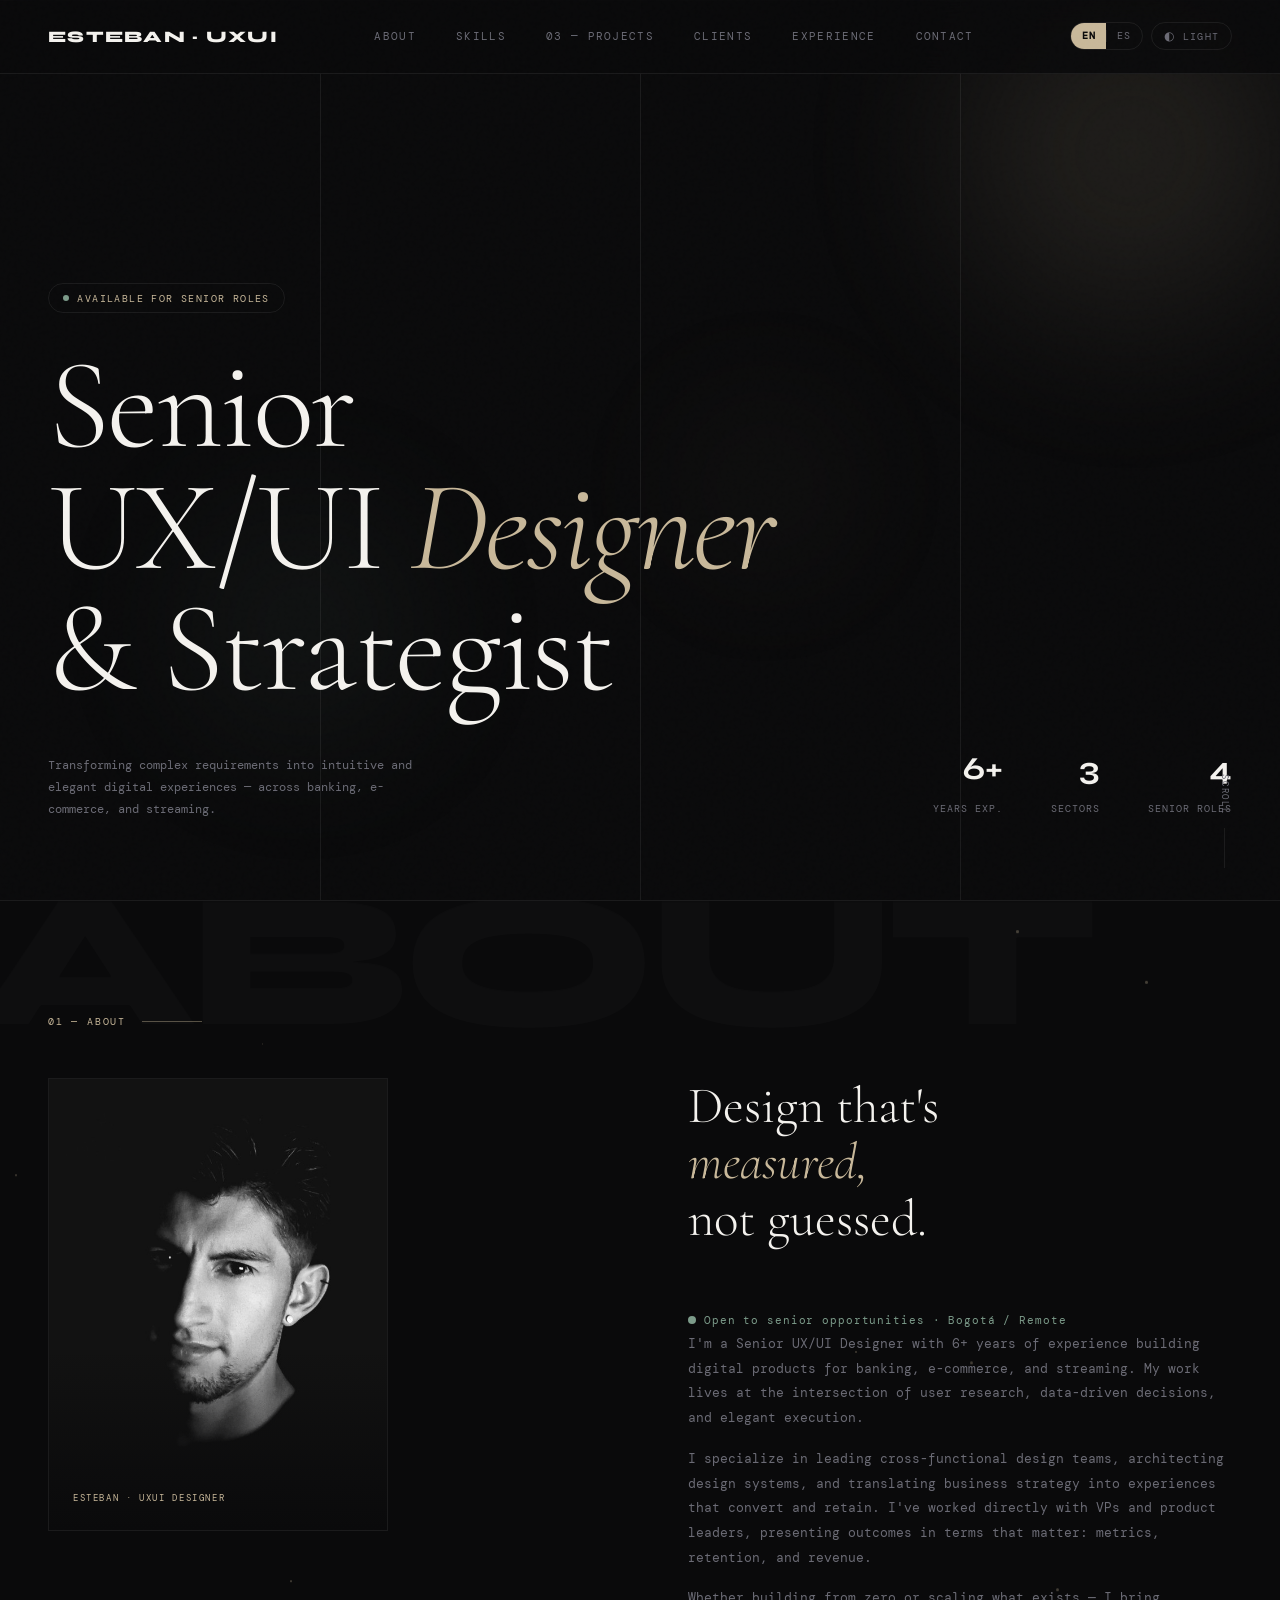
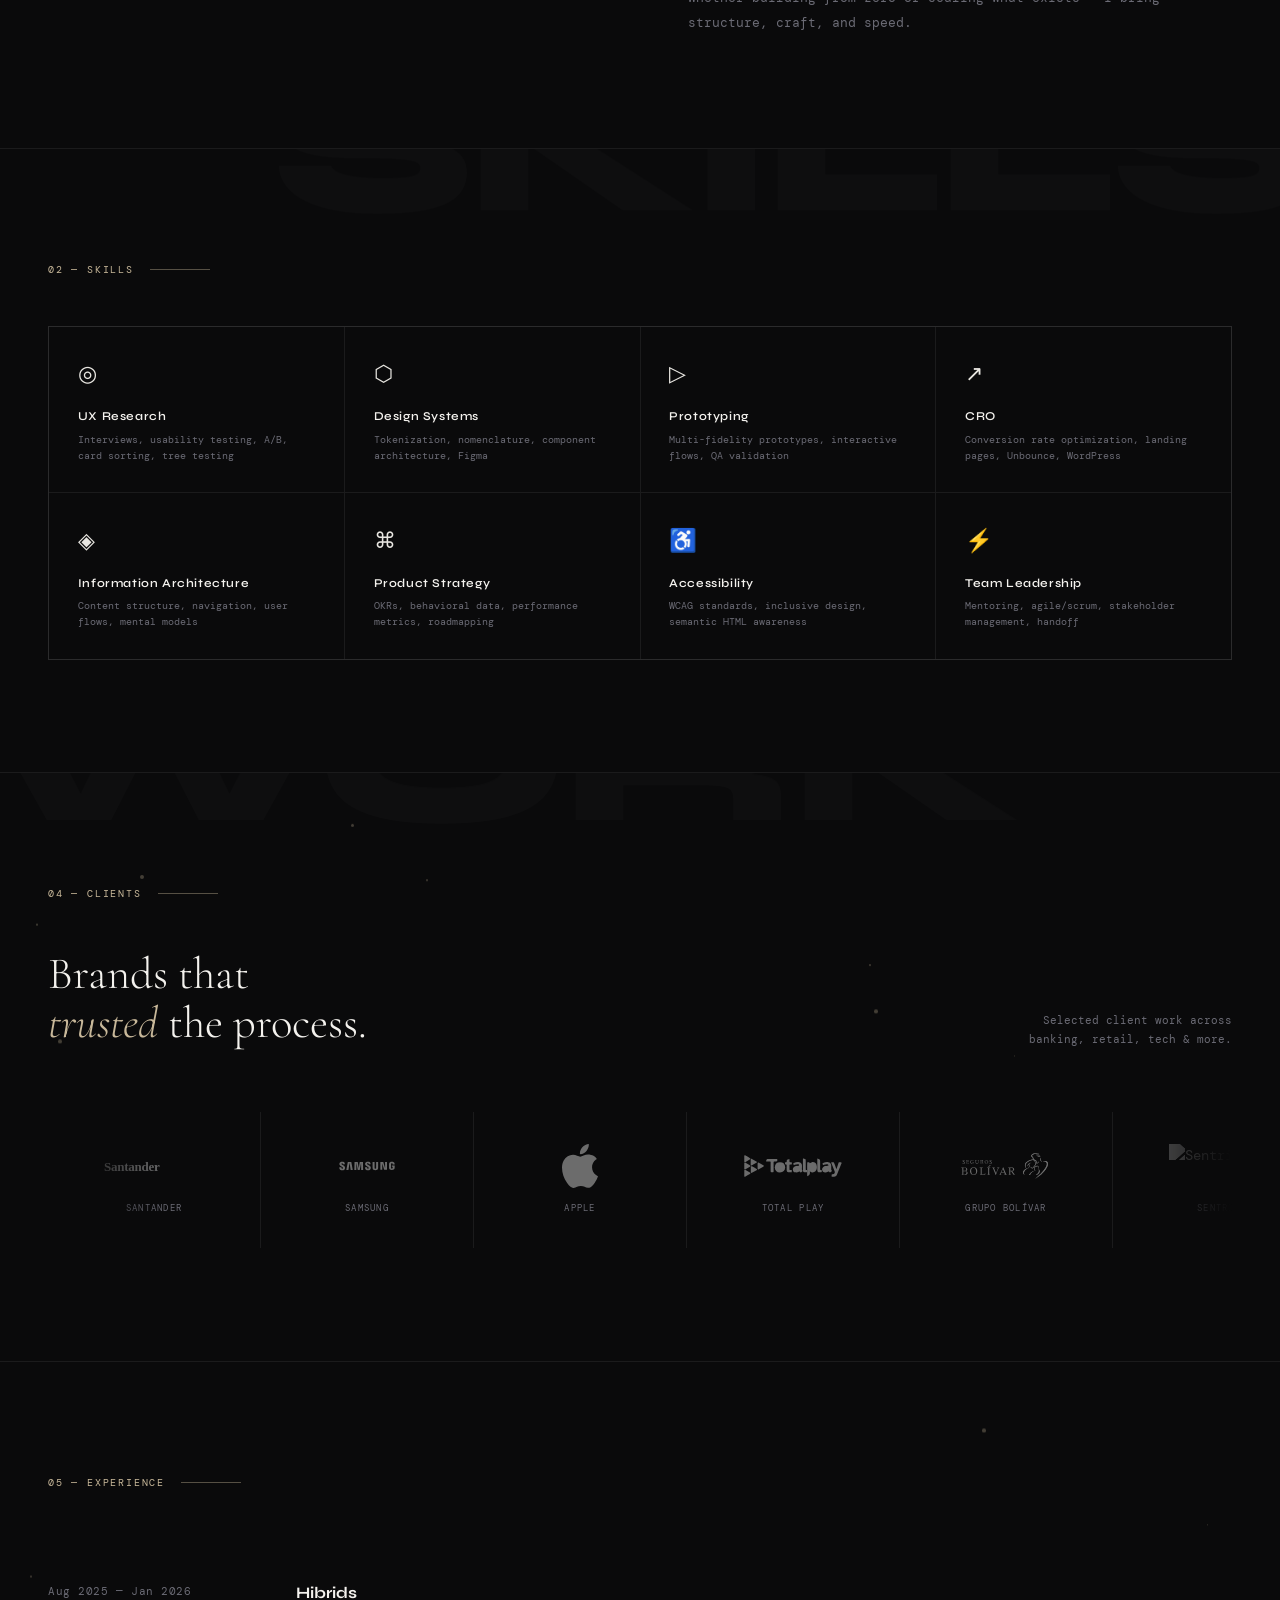
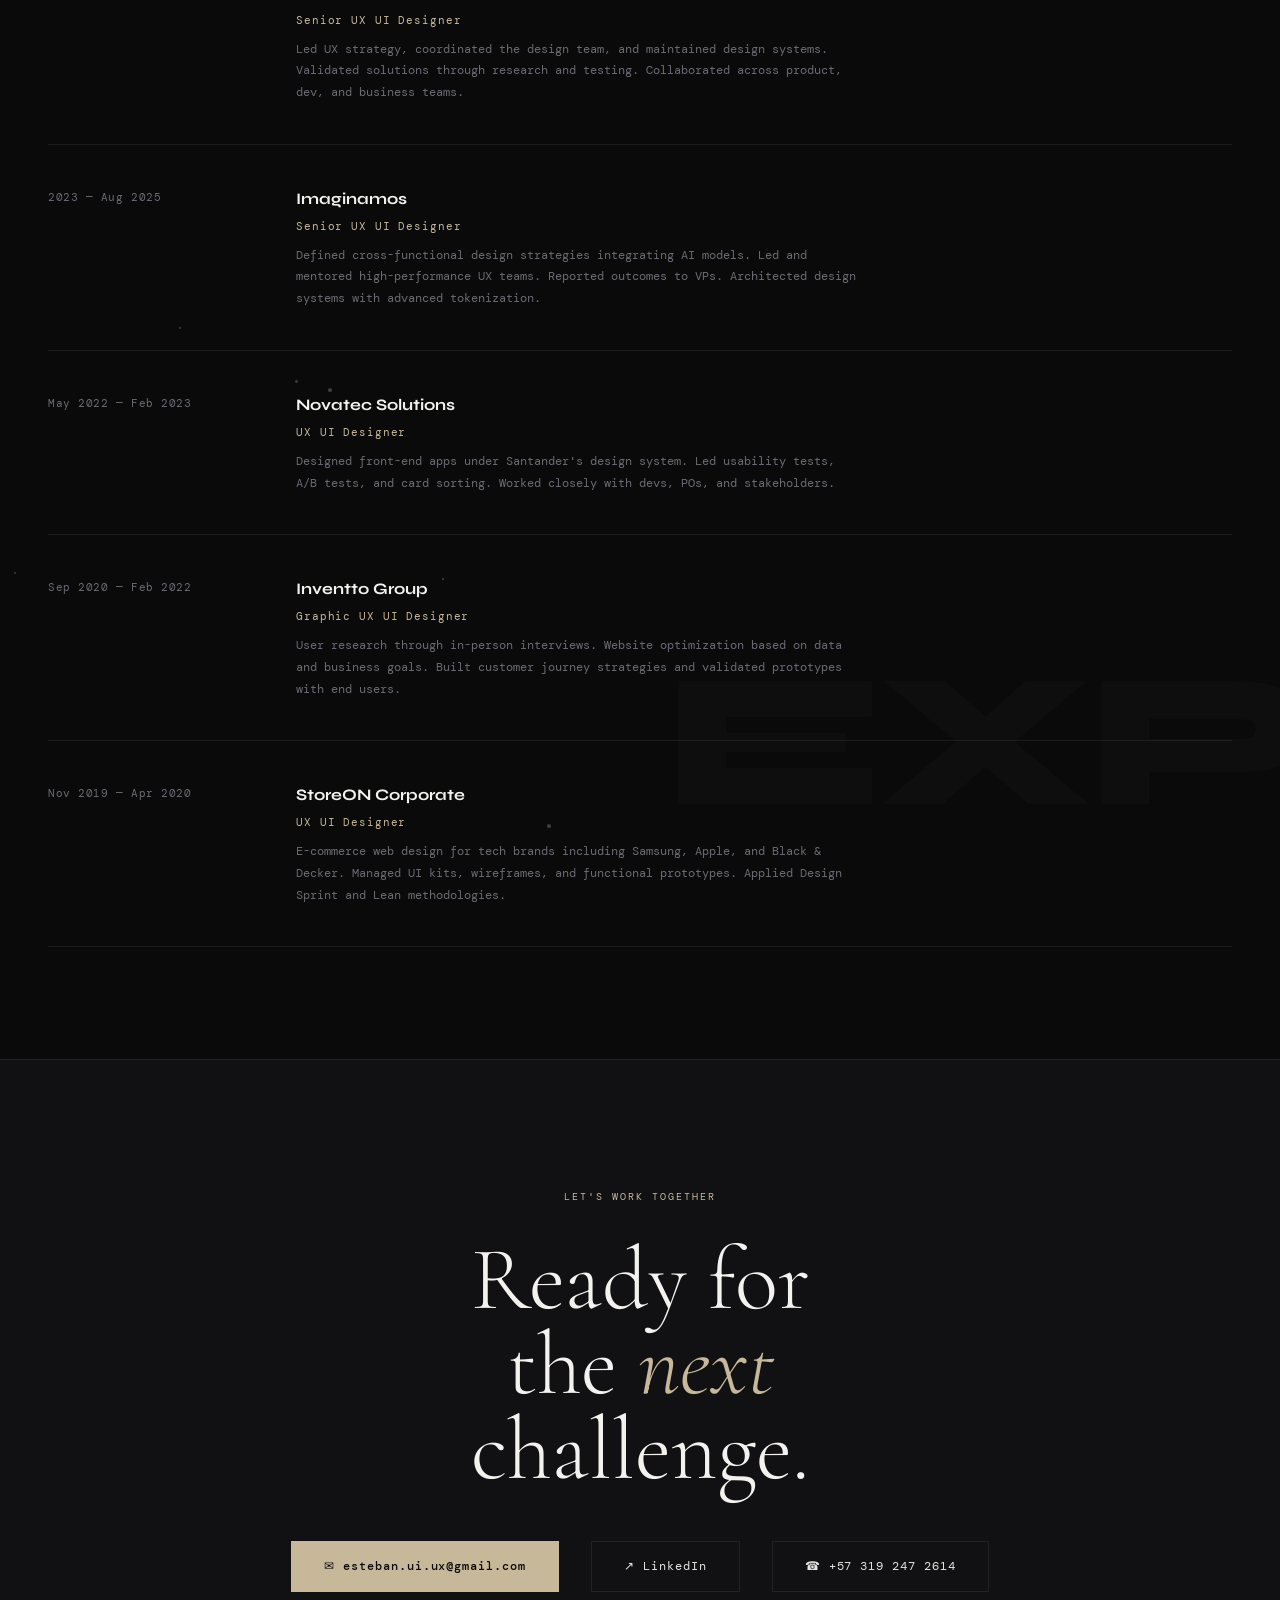
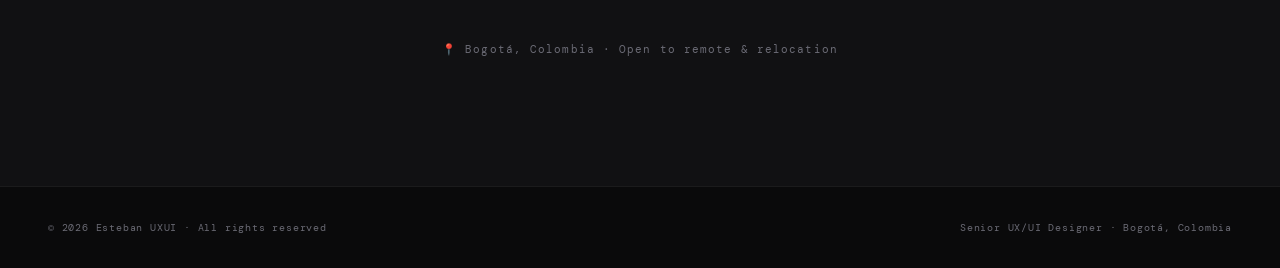
==== commit 014cc940: "se elimina carrusel" ====
--- a/index.html
+++ b/index.html
@@ -102,7 +102,8 @@
     </div>
   </section>
 
-  <!-- ── PROJECTS (Bento Grid) ──────────────── -->
+  <!-- ── PROJECTS (Bento Grid) ──────────────── 
+   
   <section id="projects">
     <div class="section-header">
       <div>
@@ -114,7 +115,7 @@
 
     <div class="projects-bento reveal">
 
-      <!-- Card 1 — Large -->
+      <!-- Card 1 — Large 
       <div class="bento-card">
         <div class="bento-cover" style="background:linear-gradient(135deg,#1a1a2e 0%,#0f3460 100%);">
           <svg width="64" height="64" viewBox="0 0 48 48" fill="none"><rect x="8" y="8" width="32" height="24" rx="2" stroke="rgba(200,184,154,0.35)" stroke-width="1.5"/><rect x="16" y="36" width="16" height="2" rx="1" fill="rgba(200,184,154,0.3)"/><rect x="12" y="38" width="24" height="1.5" rx=".75" fill="rgba(200,184,154,0.2)"/></svg>
@@ -131,7 +132,7 @@
         </div>
       </div>
 
-      <!-- Card 2 -->
+      <!-- Card 2 
       <div class="bento-card">
         <div class="bento-cover" style="background:linear-gradient(135deg,#0d0d0d 0%,#2d1b69 100%);">
           <svg width="48" height="48" viewBox="0 0 48 48" fill="none"><circle cx="24" cy="20" r="10" stroke="rgba(124,155,138,0.45)" stroke-width="1.5"/><path d="M8 40c0-8.837 7.163-16 16-16s16 7.163 16 16" stroke="rgba(124,155,138,0.45)" stroke-width="1.5"/></svg>
@@ -145,7 +146,7 @@
         </div>
       </div>
 
-      <!-- Card 3 -->
+      <!-- Card 3 
       <div class="bento-card">
         <div class="bento-cover" style="background:linear-gradient(135deg,#0a1628 0%,#2e5984 100%);">
           <svg width="48" height="48" viewBox="0 0 48 48" fill="none"><rect x="6" y="10" width="36" height="28" rx="2" stroke="rgba(200,184,154,0.35)" stroke-width="1.5"/><path d="M6 18h36M14 10v28" stroke="rgba(200,184,154,0.2)" stroke-width="1"/></svg>
@@ -159,7 +160,7 @@
         </div>
       </div>
 
-      <!-- Card 4 -->
+      <!-- Card 4 
       <div class="bento-card">
         <div class="bento-cover" style="background:linear-gradient(135deg,#1a0a0a 0%,#6b2323 100%);">
           <svg width="48" height="48" viewBox="0 0 48 48" fill="none"><rect x="10" y="8" width="28" height="36" rx="2" stroke="rgba(200,184,154,0.35)" stroke-width="1.5"/><rect x="14" y="14" width="20" height="2" rx="1" fill="rgba(200,184,154,0.3)"/></svg>
@@ -173,7 +174,7 @@
         </div>
       </div>
 
-      <!-- Card 5 -->
+      <!-- Card 5 
       <div class="bento-card">
         <div class="bento-cover" style="background:linear-gradient(135deg,#0a1a0a 0%,#2a5c2a 100%);">
           <svg width="48" height="48" viewBox="0 0 48 48" fill="none"><path d="M24 8L40 18L40 30L24 40L8 30L8 18Z" stroke="rgba(124,155,138,0.45)" stroke-width="1.5" fill="none"/><circle cx="24" cy="24" r="6" stroke="rgba(124,155,138,0.3)" stroke-width="1.5"/></svg>
@@ -187,7 +188,7 @@
         </div>
       </div>
 
-      <!-- Card 6 -->
+      <!-- Card 6 
       <div class="bento-card">
         <div class="bento-cover" style="background:linear-gradient(135deg,#1a1200 0%,#6b4f00 100%);">
           <svg width="48" height="48" viewBox="0 0 48 48" fill="none"><rect x="8" y="16" width="32" height="20" rx="2" stroke="rgba(200,184,154,0.35)" stroke-width="1.5"/><path d="M16 16V12a8 8 0 0116 0v4" stroke="rgba(200,184,154,0.2)" stroke-width="1.5"/><circle cx="24" cy="26" r="3" fill="rgba(200,184,154,0.35)"/></svg>
@@ -203,6 +204,7 @@
 
     </div>
   </section>
+  
 
   <!-- ── CLIENTS (Logo carousel) ────────────── -->
   <section id="clients">
@@ -218,65 +220,44 @@
     <div class="logo-carousel-wrap">
       <div class="logo-track" id="logo-track">
 
-        <!-- Santander -->
-        <div class="logo-cell">
-          <div class="logo-svg-wrap">
-            <svg viewBox="0 0 120 40" fill="none" xmlns="http://www.w3.org/2000/svg">
-              <text x="60" y="28" text-anchor="middle" font-family="Georgia,serif" font-size="22" font-weight="700" fill="currentColor" letter-spacing="-1">Santander</text>
-            </svg>
+        <div class="logo-cell">
+          <div class="logo-svg-wrap">
+            <img src="assets/logos/santander.svg" alt="Santander" loading="lazy" />
           </div>
           <span class="logo-name">Santander</span>
         </div>
 
-        <!-- Samsung -->
-        <div class="logo-cell">
-          <div class="logo-svg-wrap">
-            <svg viewBox="0 0 120 40" fill="none" xmlns="http://www.w3.org/2000/svg">
-              <text x="60" y="28" text-anchor="middle" font-family="Arial,sans-serif" font-size="18" font-weight="400" fill="currentColor" letter-spacing="2">SAMSUNG</text>
-            </svg>
+        <div class="logo-cell">
+          <div class="logo-svg-wrap">
+            <img src="assets/logos/samsung.svg" alt="Samsung" loading="lazy" />
           </div>
           <span class="logo-name">Samsung</span>
         </div>
 
-        <!-- Apple -->
-        <div class="logo-cell">
-          <div class="logo-svg-wrap">
-            <svg viewBox="0 0 120 40" fill="none" xmlns="http://www.w3.org/2000/svg">
-              <path d="M60 6c-2.2 0-4 .8-5.4 2.2-1.3 1.4-2 3.2-1.9 5h1.6c.1-1.4.7-2.7 1.6-3.7 1-1 2.4-1.6 3.8-1.6v-1.9H60zm-3.2 8.8c-1.4 0-2.6.5-3.6 1.4-2 1.8-2.2 5.6-.4 8.8 1 1.8 2 3 3.2 3 .6 0 1.2-.2 1.8-.5.6-.3 1.2-.5 1.8-.5.7 0 1.3.2 1.9.5.6.3 1.1.5 1.7.5 1.3 0 2.4-1.3 3.3-3 .6-1.1 1-2.2 1.2-3.4-1.2-.6-2-1.8-2-3.2 0-1.2.6-2.3 1.5-3-1-.8-2.2-1.3-3.4-1.3-.8 0-1.5.2-2.2.5-.5.3-1 .5-1.5.5-.6 0-1.2-.2-1.8-.5-.6-.4-1.1-.5-1.5-.5v.2z" fill="currentColor"/>
-              <text x="76" y="28" text-anchor="middle" font-family="Arial,sans-serif" font-size="18" font-weight="300" fill="currentColor" letter-spacing="1">Apple</text>
-            </svg>
+        <div class="logo-cell">
+          <div class="logo-svg-wrap">
+            <img src="assets/logos/apple.svg" alt="Apple" loading="lazy" />
           </div>
           <span class="logo-name">Apple</span>
         </div>
 
-        <!-- Total Play -->
-        <div class="logo-cell">
-          <div class="logo-svg-wrap">
-            <svg viewBox="0 0 120 40" fill="none" xmlns="http://www.w3.org/2000/svg">
-              <text x="60" y="22" text-anchor="middle" font-family="Arial,sans-serif" font-size="13" font-weight="700" fill="currentColor" letter-spacing="1">TOTAL</text>
-              <text x="60" y="36" text-anchor="middle" font-family="Arial,sans-serif" font-size="13" font-weight="300" fill="currentColor" letter-spacing="2">PLAY</text>
-            </svg>
+        <div class="logo-cell">
+          <div class="logo-svg-wrap">
+            <img src="assets/logos/totalplay.svg" alt="Total Play" loading="lazy" />
           </div>
           <span class="logo-name">Total Play</span>
         </div>
 
-        <!-- Grupo Bolívar -->
-        <div class="logo-cell">
-          <div class="logo-svg-wrap">
-            <svg viewBox="0 0 120 40" fill="none" xmlns="http://www.w3.org/2000/svg">
-              <text x="60" y="20" text-anchor="middle" font-family="Georgia,serif" font-size="11" font-weight="400" fill="currentColor" letter-spacing="1">GRUPO</text>
-              <text x="60" y="35" text-anchor="middle" font-family="Georgia,serif" font-size="13" font-weight="700" fill="currentColor" letter-spacing="0">BOLÍVAR</text>
-            </svg>
+        <div class="logo-cell">
+          <div class="logo-svg-wrap">
+            <img src="assets/logos/bolivar.svg" alt="Grupo Bolívar" loading="lazy" />
           </div>
           <span class="logo-name">Grupo Bolívar</span>
         </div>
 
-        <!-- Sentria -->
-        <div class="logo-cell">
-          <div class="logo-svg-wrap">
-            <svg viewBox="0 0 120 40" fill="none" xmlns="http://www.w3.org/2000/svg">
-              <text x="60" y="28" text-anchor="middle" font-family="Arial,sans-serif" font-size="20" font-weight="300" fill="currentColor" letter-spacing="3">SENTRIA</text>
-            </svg>
+        <div class="logo-cell">
+          <div class="logo-svg-wrap">
+            <img src="assets/logos/sentria.svg" alt="Sentria" loading="lazy" />
           </div>
           <span class="logo-name">Sentria</span>
         </div>
--- a/css/clients.css
+++ b/css/clients.css
@@ -77,22 +77,32 @@
 
 /* SVG logo wrapper */
 .logo-svg-wrap {
-  width: 80px;
-  height: 40px;
+  width: 100px;
+  height: 44px;
   display: flex;
   align-items: center;
   justify-content: center;
-  opacity: 0.45;
-  transition: opacity 0.3s;
-  filter: grayscale(1);
+  opacity: 0.4;
+  transition: opacity 0.3s, filter 0.3s;
+  /* Dark mode: logos rendered white */
+  filter: brightness(0) invert(1);
 }
 
 .logo-cell:hover .logo-svg-wrap {
   opacity: 0.9;
-  filter: grayscale(0);
 }
 
-.logo-svg-wrap svg { width: 100%; height: 100%; }
+/* Light mode: logos rendered dark */
+[data-theme="light"] .logo-svg-wrap {
+  filter: brightness(0);
+}
+
+.logo-svg-wrap img,
+.logo-svg-wrap svg {
+  width: 100%;
+  height: 100%;
+  object-fit: contain;
+}
 
 .logo-name {
   font-family: 'DM Mono', monospace;
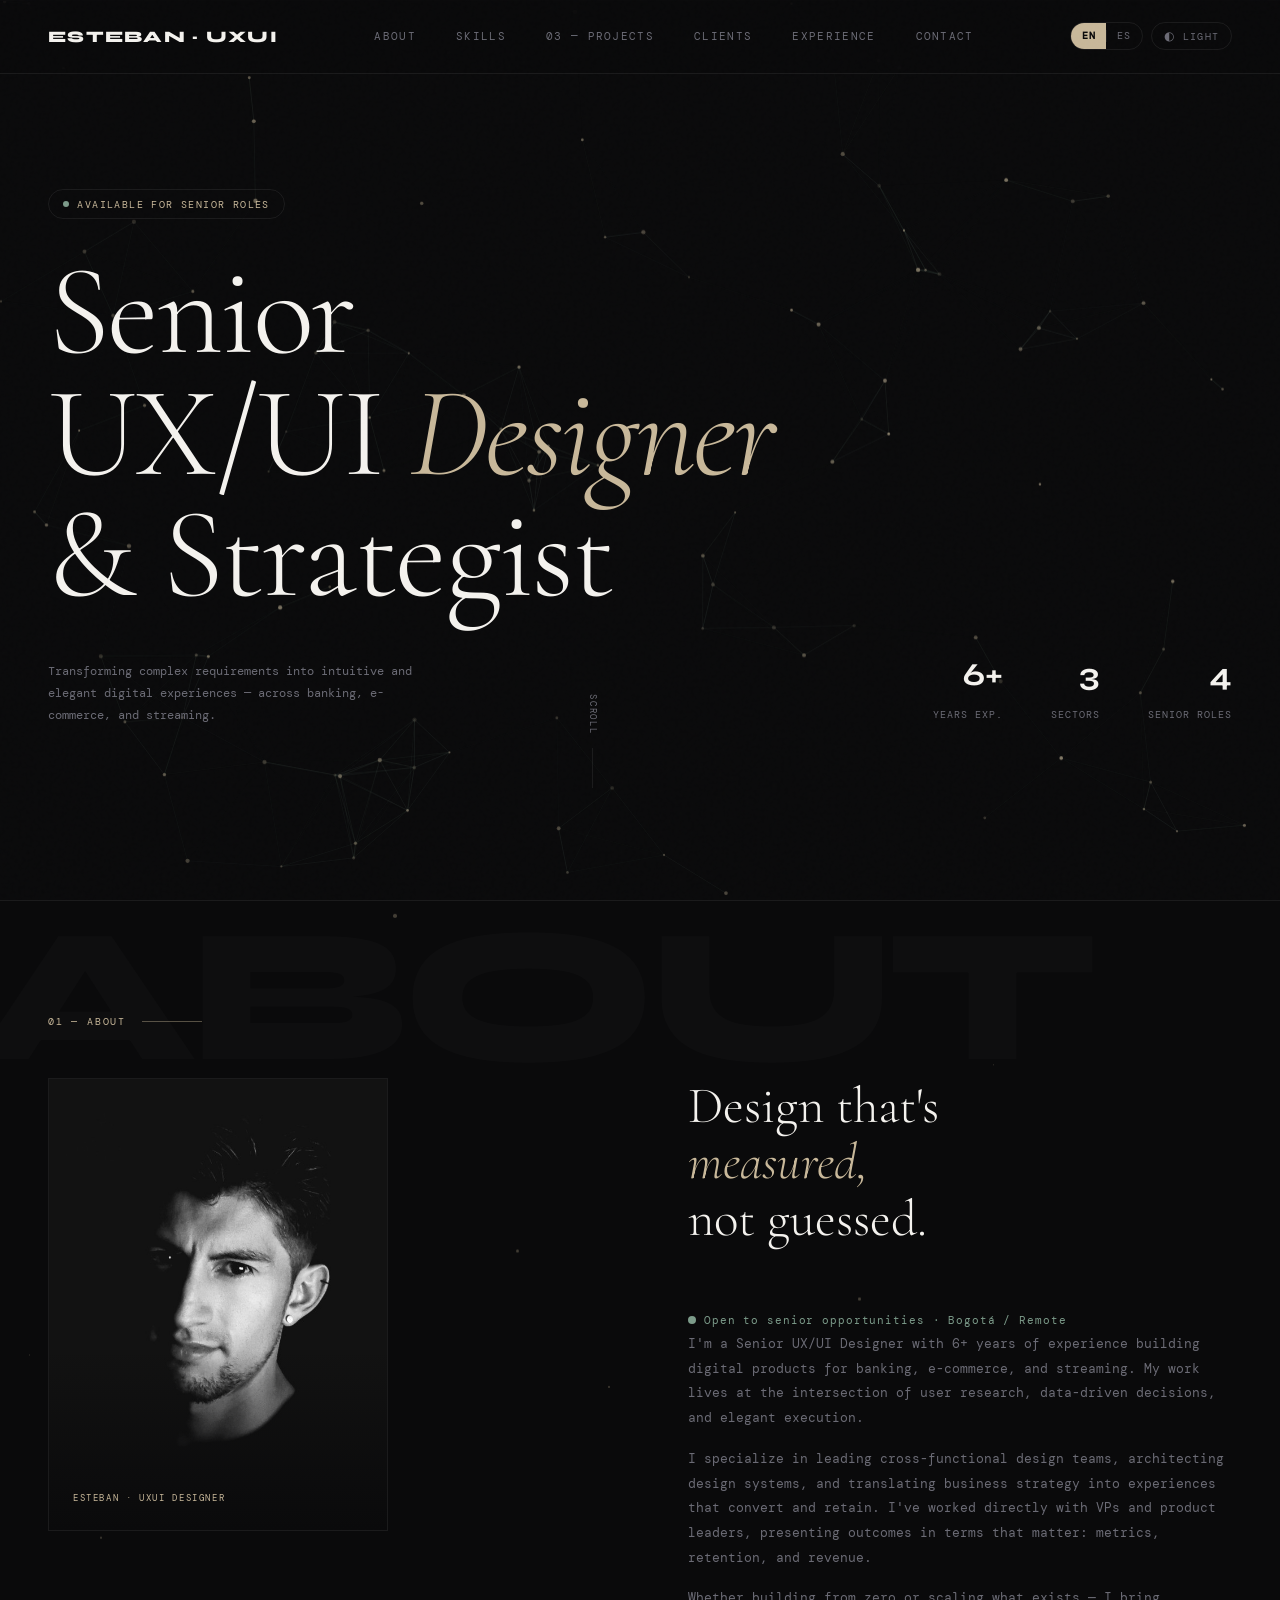
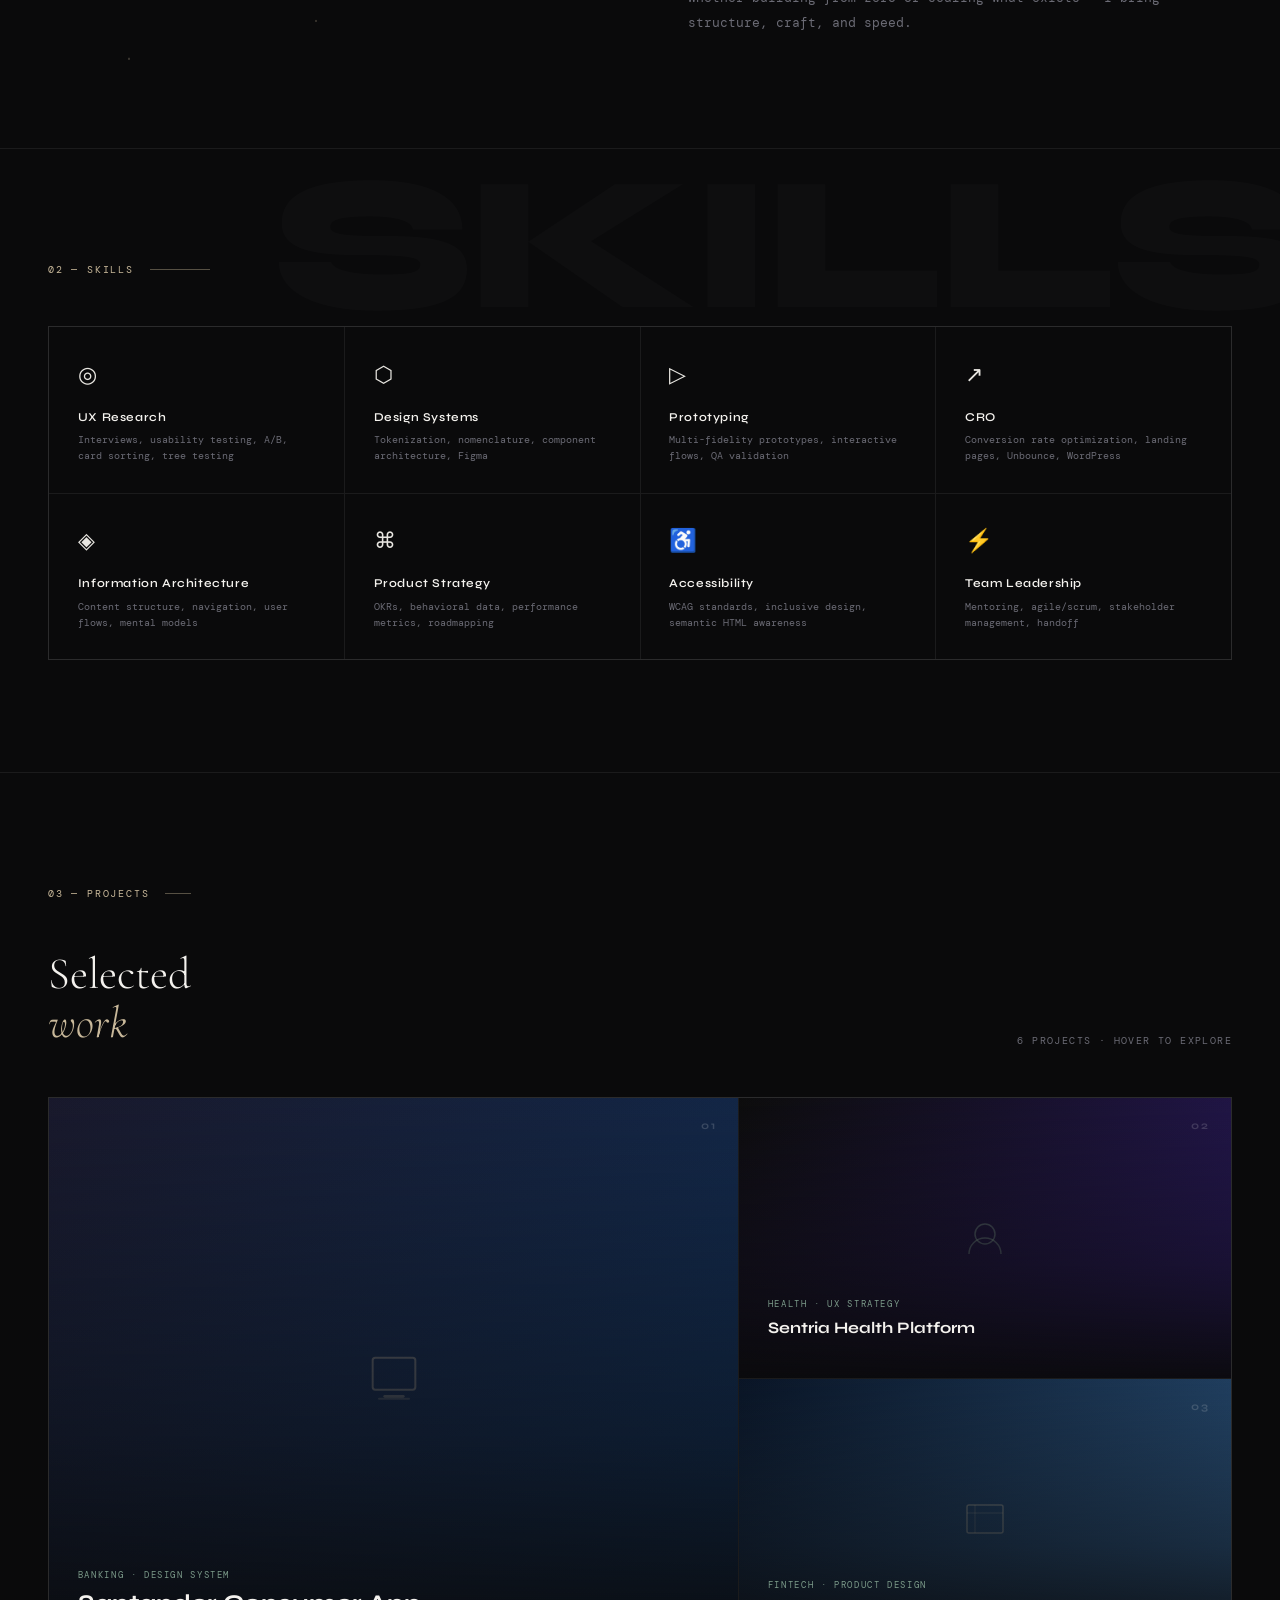
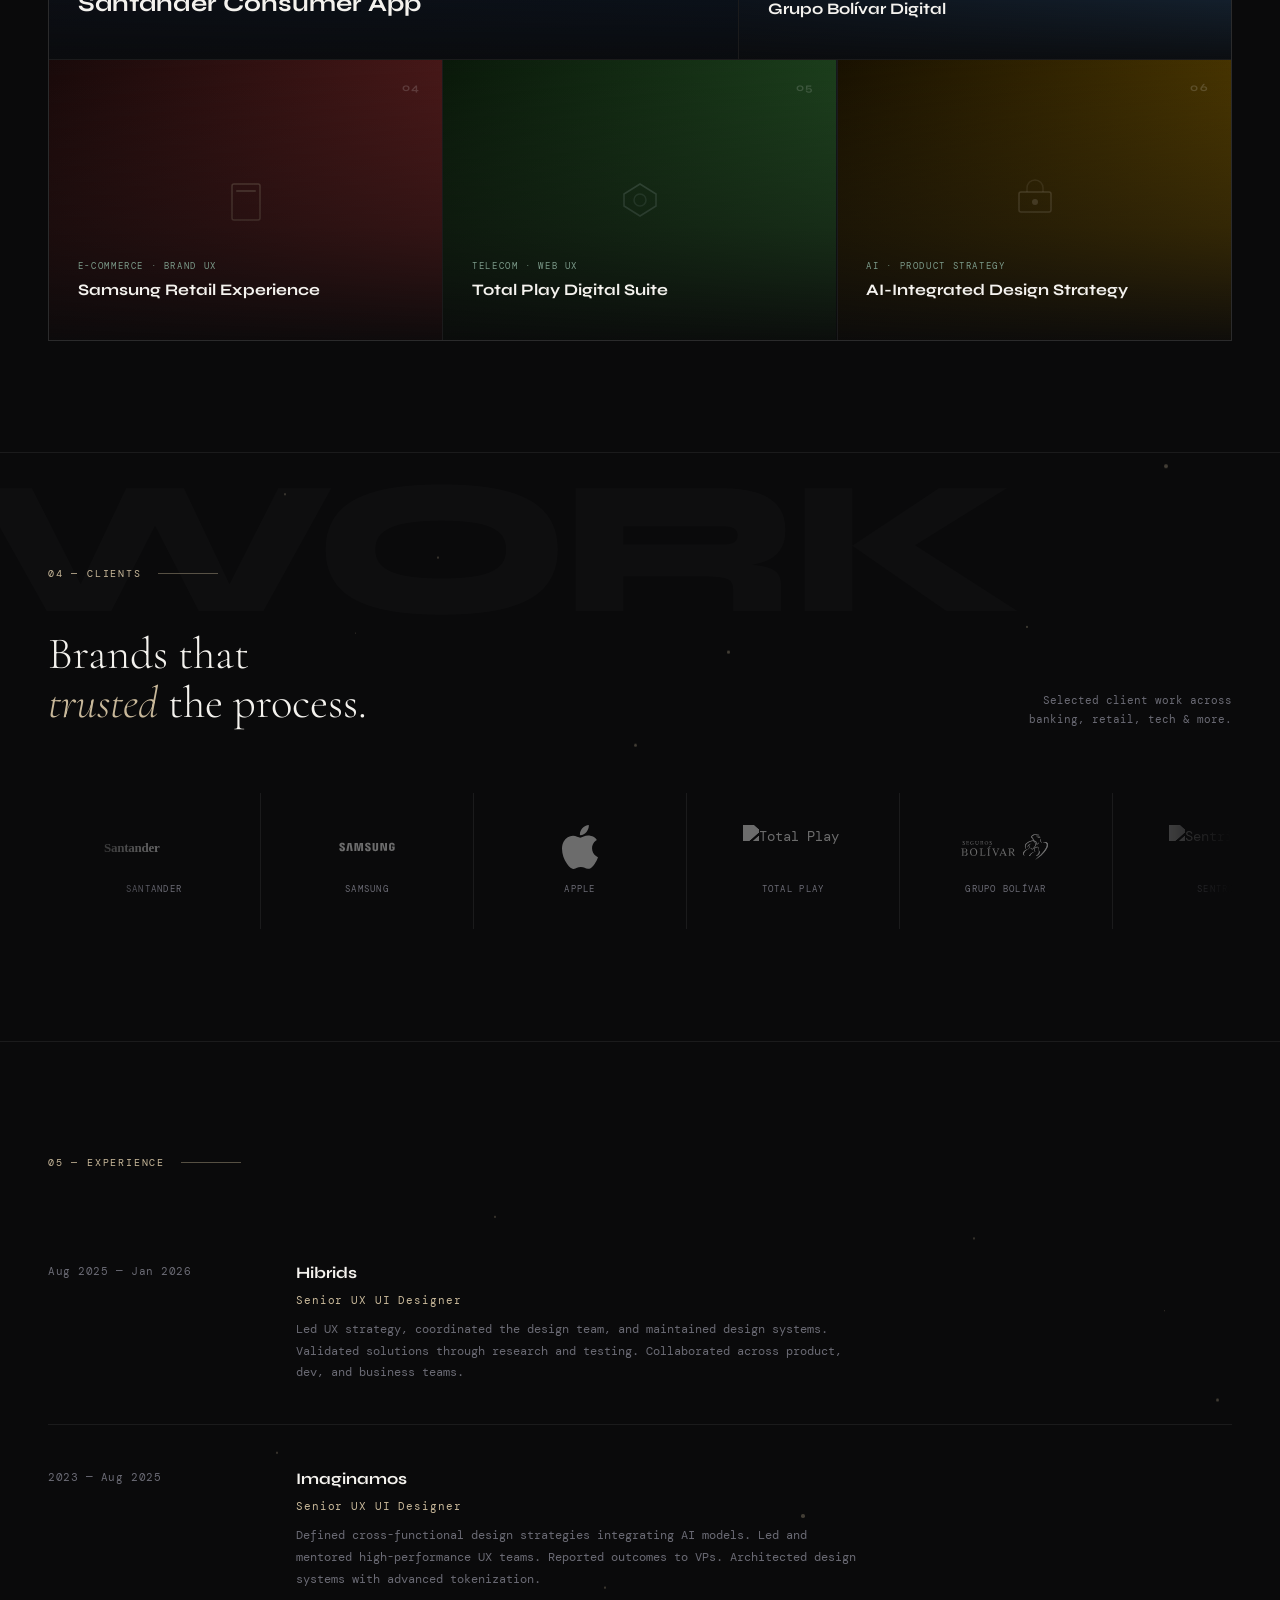
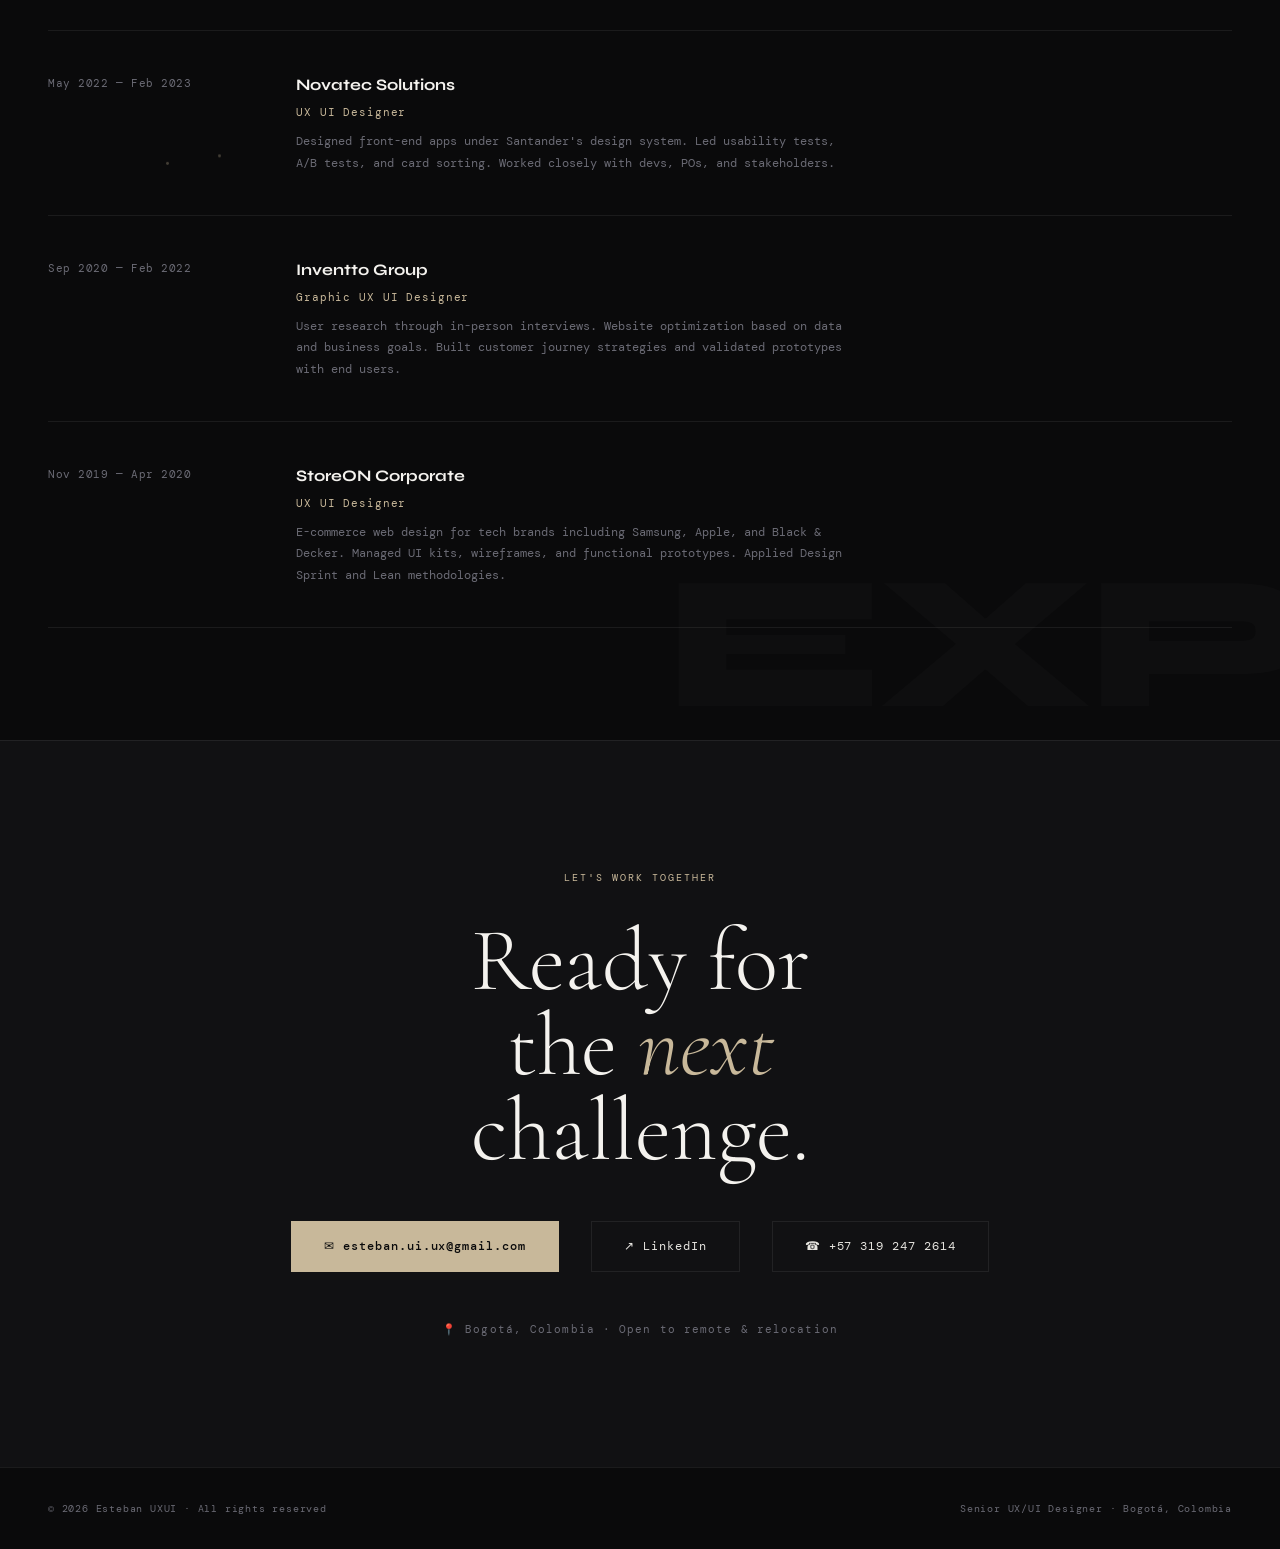
==== commit f71beb3b: "herader interactivo herader" ====
--- a/index.html
+++ b/index.html
@@ -45,6 +45,7 @@
 
   <!-- ── HERO ───────────────────────────────── -->
   <section id="hero">
+    <canvas id="hero-canvas" aria-hidden="true"></canvas>
     <div class="parallax-orb orb-1" data-speed="0.15"></div>
     <div class="parallax-orb orb-2" data-speed="0.25"></div>
     <div class="parallax-orb orb-3" data-speed="0.1"></div>
@@ -102,8 +103,7 @@
     </div>
   </section>
 
-  <!-- ── PROJECTS (Bento Grid) ──────────────── 
-   
+  <!-- ── PROJECTS (Bento Grid) ──────────────── -->
   <section id="projects">
     <div class="section-header">
       <div>
@@ -115,7 +115,7 @@
 
     <div class="projects-bento reveal">
 
-      <!-- Card 1 — Large 
+      <!-- Card 1 — Large -->
       <div class="bento-card">
         <div class="bento-cover" style="background:linear-gradient(135deg,#1a1a2e 0%,#0f3460 100%);">
           <svg width="64" height="64" viewBox="0 0 48 48" fill="none"><rect x="8" y="8" width="32" height="24" rx="2" stroke="rgba(200,184,154,0.35)" stroke-width="1.5"/><rect x="16" y="36" width="16" height="2" rx="1" fill="rgba(200,184,154,0.3)"/><rect x="12" y="38" width="24" height="1.5" rx=".75" fill="rgba(200,184,154,0.2)"/></svg>
@@ -132,7 +132,7 @@
         </div>
       </div>
 
-      <!-- Card 2 
+      <!-- Card 2 -->
       <div class="bento-card">
         <div class="bento-cover" style="background:linear-gradient(135deg,#0d0d0d 0%,#2d1b69 100%);">
           <svg width="48" height="48" viewBox="0 0 48 48" fill="none"><circle cx="24" cy="20" r="10" stroke="rgba(124,155,138,0.45)" stroke-width="1.5"/><path d="M8 40c0-8.837 7.163-16 16-16s16 7.163 16 16" stroke="rgba(124,155,138,0.45)" stroke-width="1.5"/></svg>
@@ -146,7 +146,7 @@
         </div>
       </div>
 
-      <!-- Card 3 
+      <!-- Card 3 -->
       <div class="bento-card">
         <div class="bento-cover" style="background:linear-gradient(135deg,#0a1628 0%,#2e5984 100%);">
           <svg width="48" height="48" viewBox="0 0 48 48" fill="none"><rect x="6" y="10" width="36" height="28" rx="2" stroke="rgba(200,184,154,0.35)" stroke-width="1.5"/><path d="M6 18h36M14 10v28" stroke="rgba(200,184,154,0.2)" stroke-width="1"/></svg>
@@ -160,7 +160,7 @@
         </div>
       </div>
 
-      <!-- Card 4 
+      <!-- Card 4 -->
       <div class="bento-card">
         <div class="bento-cover" style="background:linear-gradient(135deg,#1a0a0a 0%,#6b2323 100%);">
           <svg width="48" height="48" viewBox="0 0 48 48" fill="none"><rect x="10" y="8" width="28" height="36" rx="2" stroke="rgba(200,184,154,0.35)" stroke-width="1.5"/><rect x="14" y="14" width="20" height="2" rx="1" fill="rgba(200,184,154,0.3)"/></svg>
@@ -174,7 +174,7 @@
         </div>
       </div>
 
-      <!-- Card 5 
+      <!-- Card 5 -->
       <div class="bento-card">
         <div class="bento-cover" style="background:linear-gradient(135deg,#0a1a0a 0%,#2a5c2a 100%);">
           <svg width="48" height="48" viewBox="0 0 48 48" fill="none"><path d="M24 8L40 18L40 30L24 40L8 30L8 18Z" stroke="rgba(124,155,138,0.45)" stroke-width="1.5" fill="none"/><circle cx="24" cy="24" r="6" stroke="rgba(124,155,138,0.3)" stroke-width="1.5"/></svg>
@@ -188,7 +188,7 @@
         </div>
       </div>
 
-      <!-- Card 6 
+      <!-- Card 6 -->
       <div class="bento-card">
         <div class="bento-cover" style="background:linear-gradient(135deg,#1a1200 0%,#6b4f00 100%);">
           <svg width="48" height="48" viewBox="0 0 48 48" fill="none"><rect x="8" y="16" width="32" height="20" rx="2" stroke="rgba(200,184,154,0.35)" stroke-width="1.5"/><path d="M16 16V12a8 8 0 0116 0v4" stroke="rgba(200,184,154,0.2)" stroke-width="1.5"/><circle cx="24" cy="26" r="3" fill="rgba(200,184,154,0.35)"/></svg>
@@ -204,7 +204,6 @@
 
     </div>
   </section>
-  
 
   <!-- ── CLIENTS (Logo carousel) ────────────── -->
   <section id="clients">
--- a/css/hero.css
+++ b/css/hero.css
@@ -1,6 +1,7 @@
 /* ============================================
-   HERO — Full-screen intro section
+   HERO SECTION
    ============================================ */
+
 #hero {
   min-height: 100vh;
   display: flex;
@@ -9,64 +10,120 @@
   padding: 0 3rem 5rem;
   position: relative;
   overflow: hidden;
+  background: var(--bg);
 }
+
+/* ── Canvas background ────────────────────── */
+#hero-canvas {
+  position: absolute;
+  inset: 0;
+  width: 100%;
+  height: 100%;
+  pointer-events: none; /* canvas captures mouse via JS, not CSS */
+  z-index: 0;
+}
+
+/* All hero content above canvas */
+#hero > *:not(#hero-canvas) { position: relative; z-index: 1; }
+
+/* ── Legacy orbs (kept for light mode fallback) ── */
 .parallax-orb {
   position: absolute;
   border-radius: 50%;
   pointer-events: none;
   will-change: transform;
   filter: blur(80px);
-  opacity: 0.18;
+  opacity: 0;            /* hidden — canvas replaces them */
 }
-.orb-1 { width:500px;height:500px;background:radial-gradient(circle,#c8b89a 0%,transparent 70%);top:-100px;right:-100px; }
-.orb-2 { width:350px;height:350px;background:radial-gradient(circle,#7c9b8a 0%,transparent 70%);bottom:100px;left:10%;opacity:0.12; }
-.orb-3 { width:250px;height:250px;background:radial-gradient(circle,#c8b89a 0%,transparent 70%);top:40%;left:50%;opacity:0.08; }
-.hero-grid-line { position:absolute;top:0;bottom:0;width:1px;background:var(--border);will-change:transform; }
-.hero-grid-line:nth-child(4) { left:25%; }
-.hero-grid-line:nth-child(5) { left:50%; }
-.hero-grid-line:nth-child(6) { left:75%; }
+
+/* ── Grid lines ───────────────────────────── */
+.hero-grid-line {
+  position: absolute;
+  top: 0; bottom: 0;
+  width: 1px;
+  background: var(--border);
+  will-change: transform;
+  z-index: 1;
+}
+.hero-grid-line:nth-child(4) { left: 25%; }
+.hero-grid-line:nth-child(5) { left: 50%; }
+.hero-grid-line:nth-child(6) { left: 75%; }
+
 .parallax-layer { will-change: transform; }
+
+/* Section bg watermark text */
 .section-bg-text {
-  position:absolute;
-  font-family:'Syne',sans-serif;
-  font-size:clamp(6rem,15vw,14rem);
-  font-weight:800;
-  color:rgba(255,255,255,0.02);
-  pointer-events:none;
-  white-space:nowrap;
-  line-height:1;
-  will-change:transform;
-  letter-spacing:-0.04em;
-  user-select:none;
+  position: absolute;
+  font-family: 'Syne', sans-serif;
+  font-size: clamp(6rem, 15vw, 14rem);
+  font-weight: 800;
+  color: rgba(255,255,255,0.02);
+  pointer-events: none;
+  white-space: nowrap;
+  line-height: 1;
+  will-change: transform;
+  letter-spacing: -0.04em;
+  user-select: none;
 }
+
 .parallax-dots { position:absolute;width:100%;height:100%;top:0;left:0;pointer-events:none;overflow:hidden; }
 .pdot { position:absolute;width:2px;height:2px;background:var(--accent);border-radius:50%;opacity:0.3;will-change:transform; }
+
+/* ── Hero content ─────────────────────────── */
 .hero-badge {
-  display:inline-flex;align-items:center;gap:0.5rem;
-  border:1px solid var(--border);padding:0.35rem 0.9rem;
-  border-radius:100px;font-size:10px;letter-spacing:0.14em;
-  text-transform:uppercase;color:var(--accent);margin-bottom:2rem;
-  width:fit-content;animation:fadeUp 0.8s ease both;
+  display: inline-flex;
+  align-items: center;
+  gap: 0.5rem;
+  border: 1px solid var(--border);
+  padding: 0.35rem 0.9rem;
+  border-radius: 100px;
+  font-size: 10px;
+  letter-spacing: 0.14em;
+  text-transform: uppercase;
+  color: var(--accent);
+  margin-bottom: 2rem;
+  width: fit-content;
+  animation: fadeUp 0.8s ease both;
 }
-.hero-badge::before { content:'';width:6px;height:6px;background:var(--accent2);border-radius:50%;animation:pulse 2s infinite; }
+.hero-badge::before {
+  content: '';
+  width: 6px; height: 6px;
+  background: var(--accent2);
+  border-radius: 50%;
+  animation: pulse 2s infinite;
+}
+
 .hero-title {
-  font-family:'Cormorant Garamond',serif;
-  font-size:clamp(4rem,10vw,9rem);
-  font-weight:300;line-height:0.95;letter-spacing:-0.02em;
-  color:var(--white);margin-bottom:2rem;
-  animation:fadeUp 0.8s 0.1s ease both;
+  font-family: 'Cormorant Garamond', serif;
+  font-size: clamp(4rem, 10vw, 9rem);
+  font-weight: 300;
+  line-height: 0.95;
+  letter-spacing: -0.02em;
+  color: var(--white);
+  margin-bottom: 2rem;
+  animation: fadeUp 0.8s 0.1s ease both;
 }
-.hero-title em { font-style:italic;color:var(--accent); }
-.hero-bottom { display:flex;justify-content:space-between;align-items:flex-end;animation:fadeUp 0.8s 0.2s ease both; }
-.hero-desc { max-width:380px;color:var(--muted);font-size:12px;line-height:1.8; }
-.hero-stats { display:flex;gap:3rem;text-align:right; }
-.stat-num { font-family:'Syne',sans-serif;font-size:2rem;font-weight:700;color:var(--white);display:block; }
-.stat-label { font-size:10px;letter-spacing:0.1em;text-transform:uppercase;color:var(--muted); }
+.hero-title em { font-style: italic; color: var(--accent); }
+
+.hero-bottom {
+  display: flex;
+  justify-content: space-between;
+  align-items: flex-end;
+  animation: fadeUp 0.8s 0.2s ease both;
+}
+
+.hero-desc { max-width: 380px; color: var(--muted); font-size: 12px; line-height: 1.8; }
+
+.hero-stats { display: flex; gap: 3rem; text-align: right; }
+.stat-num { font-family: 'Syne', sans-serif; font-size: 2rem; font-weight: 700; color: var(--white); display: block; }
+.stat-label { font-size: 10px; letter-spacing: 0.1em; text-transform: uppercase; color: var(--muted); }
+
 .scroll-hint {
-  position:absolute;right:3rem;bottom:2rem;
-  writing-mode:vertical-rl;font-size:9px;letter-spacing:0.2em;
-  text-transform:uppercase;color:var(--muted);
-  display:flex;align-items:center;gap:0.8rem;
-  animation:fadeUp 1s 0.5s ease both;
+  position: absolute; right: 3rem; bottom: 2rem;
+  writing-mode: vertical-rl; font-size: 9px; letter-spacing: 0.2em;
+  text-transform: uppercase; color: var(--muted);
+  display: flex; align-items: center; gap: 0.8rem;
+  animation: fadeUp 1s 0.5s ease both;
+  z-index: 1;
 }
-.scroll-hint::after { content:'';height:40px;width:1px;background:var(--border); }
+.scroll-hint::after { content: ''; height: 40px; width: 1px; background: var(--border); }
--- a/css/sections.css
+++ b/css/sections.css
@@ -419,3 +419,33 @@
   color: var(--muted);
   letter-spacing: 0.08em;
 }
+
+/* ============================================
+   SCROLL SKEW EFFECT
+   Applied via JS smooth-scroll.js
+   Transition smooths the skew between frames
+   ============================================ */
+
+#about,
+#skills,
+#projects,
+#clients,
+#experience {
+  transition: transform 0.15s cubic-bezier(0.25, 0.46, 0.45, 0.94);
+  will-change: transform;
+}
+
+/* Inner content counter-skews so text stays straight */
+#about .about-grid,
+#about .section-label,
+#skills .skills-grid,
+#skills .section-label,
+#projects .section-header,
+#projects .projects-bento,
+#clients .clients-header,
+#clients .logo-carousel-wrap,
+#experience .exp-list,
+#experience .section-label {
+  transition: transform 0.15s cubic-bezier(0.25, 0.46, 0.45, 0.94);
+  will-change: transform;
+}
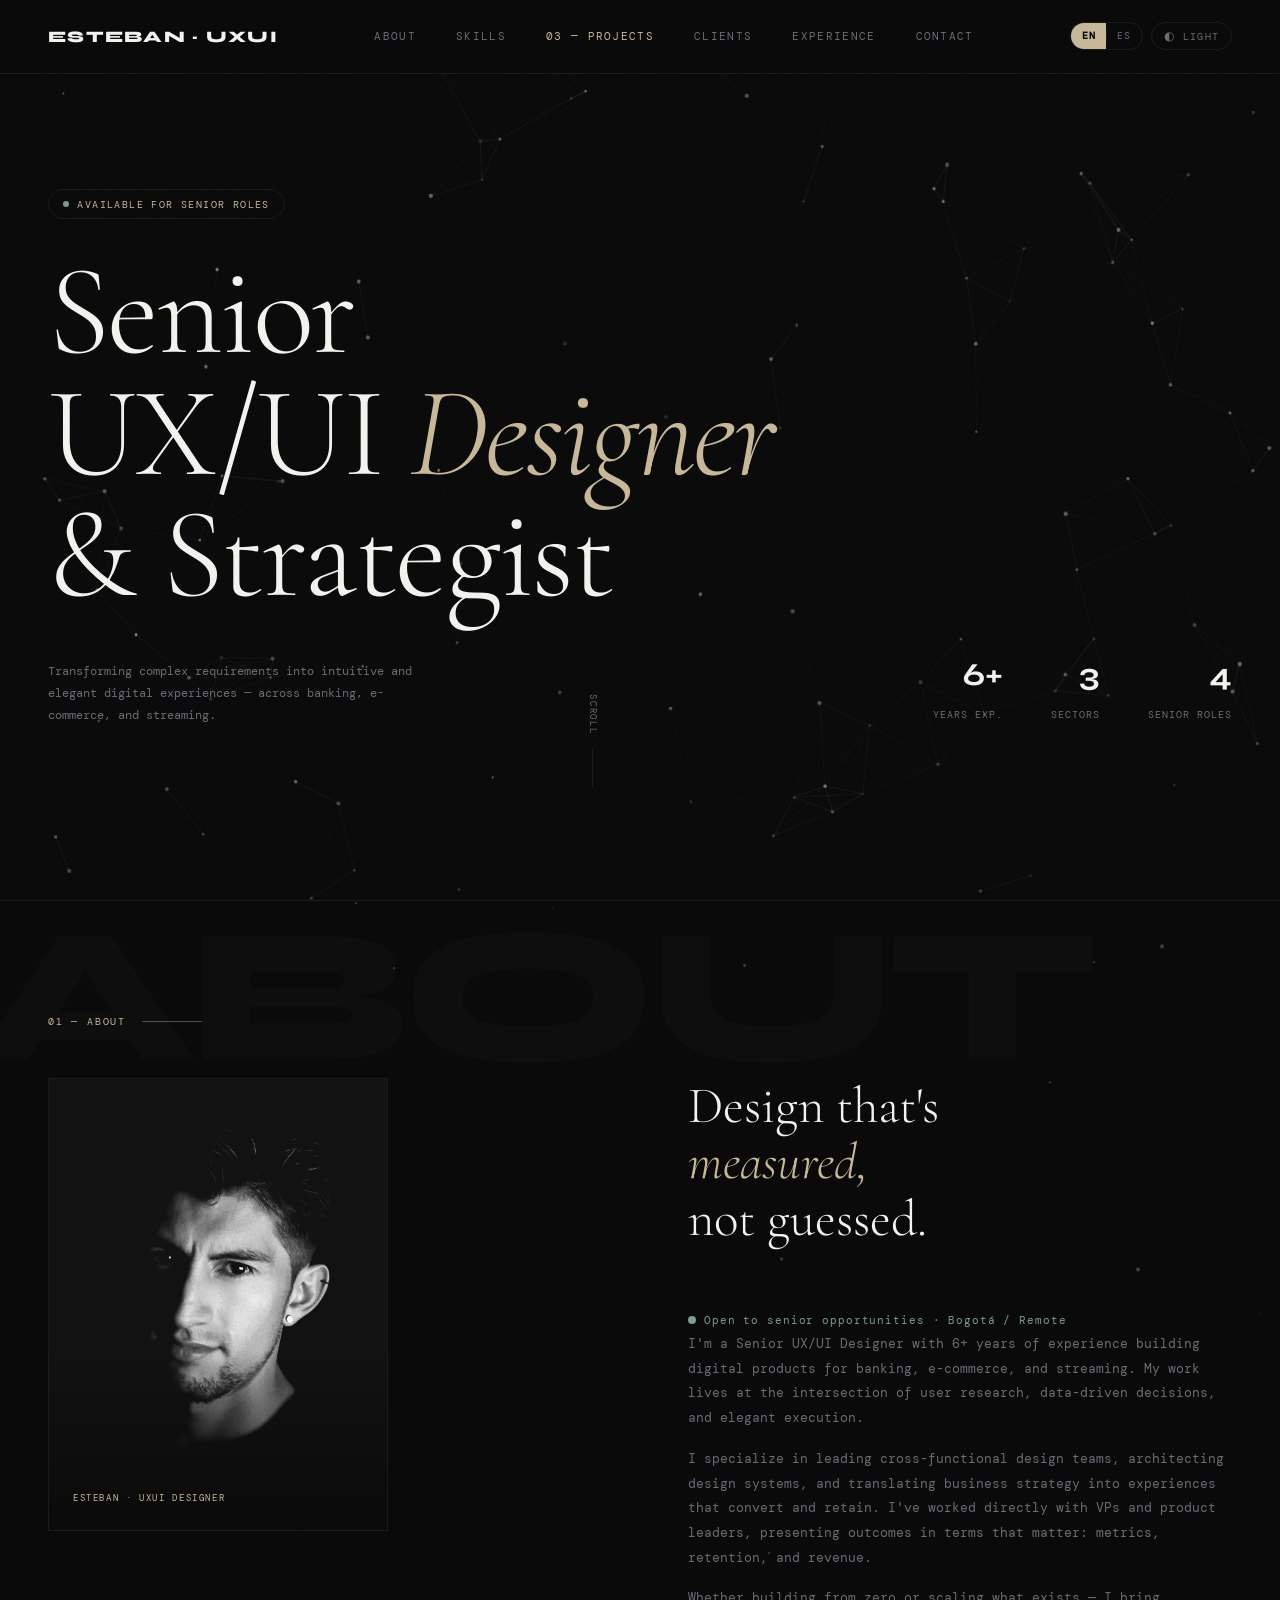
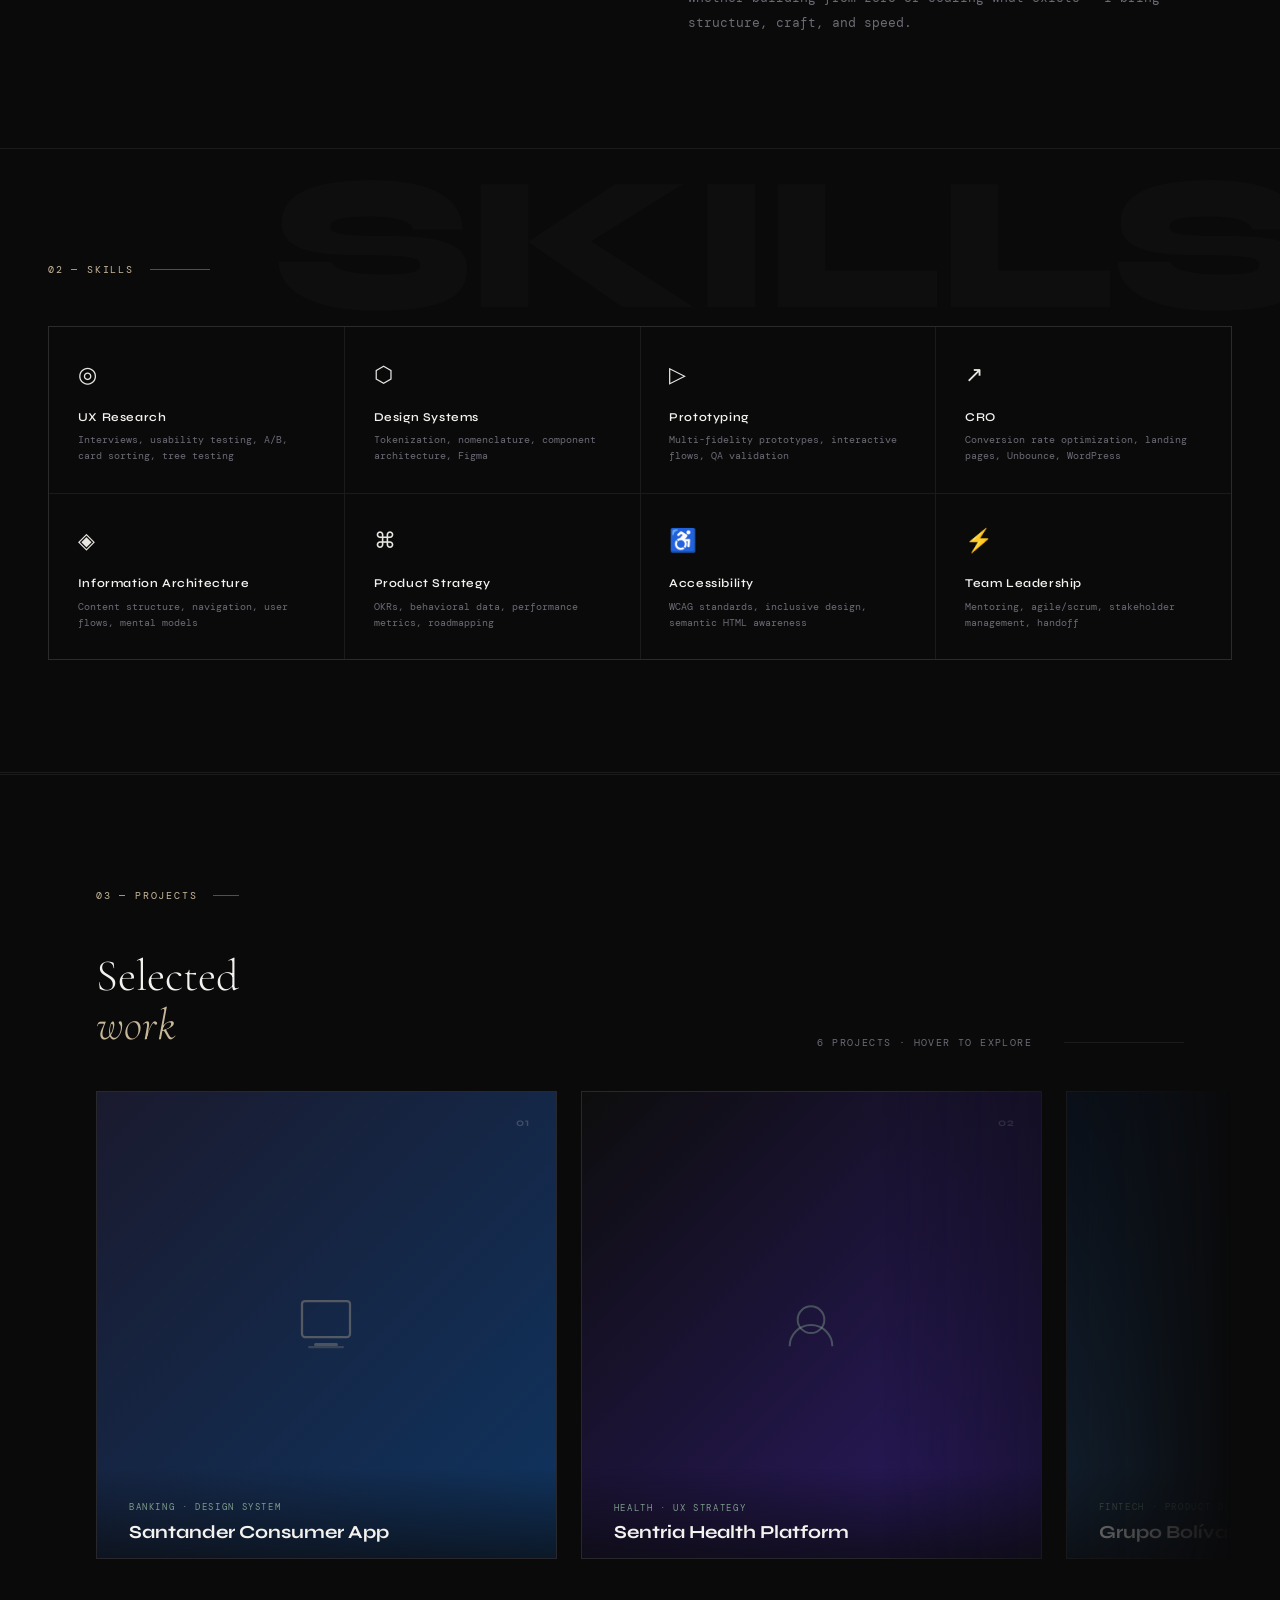
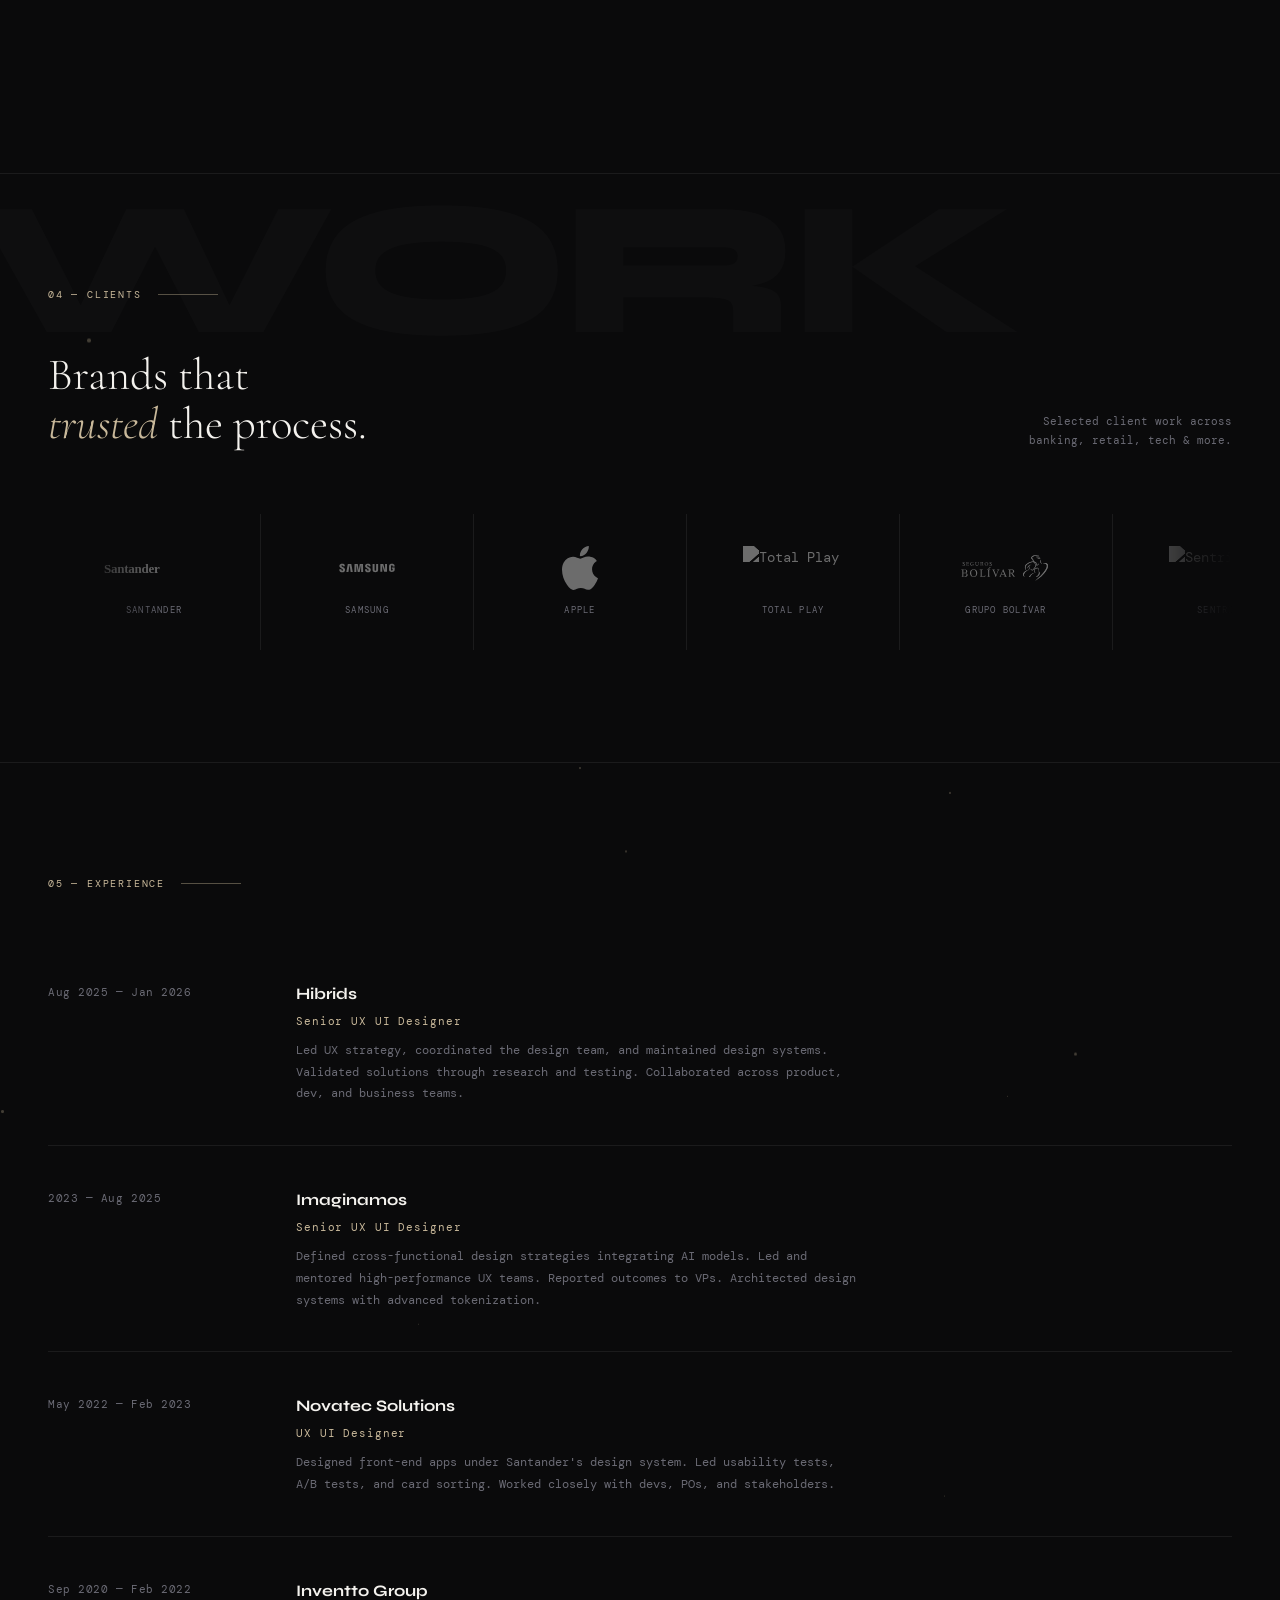
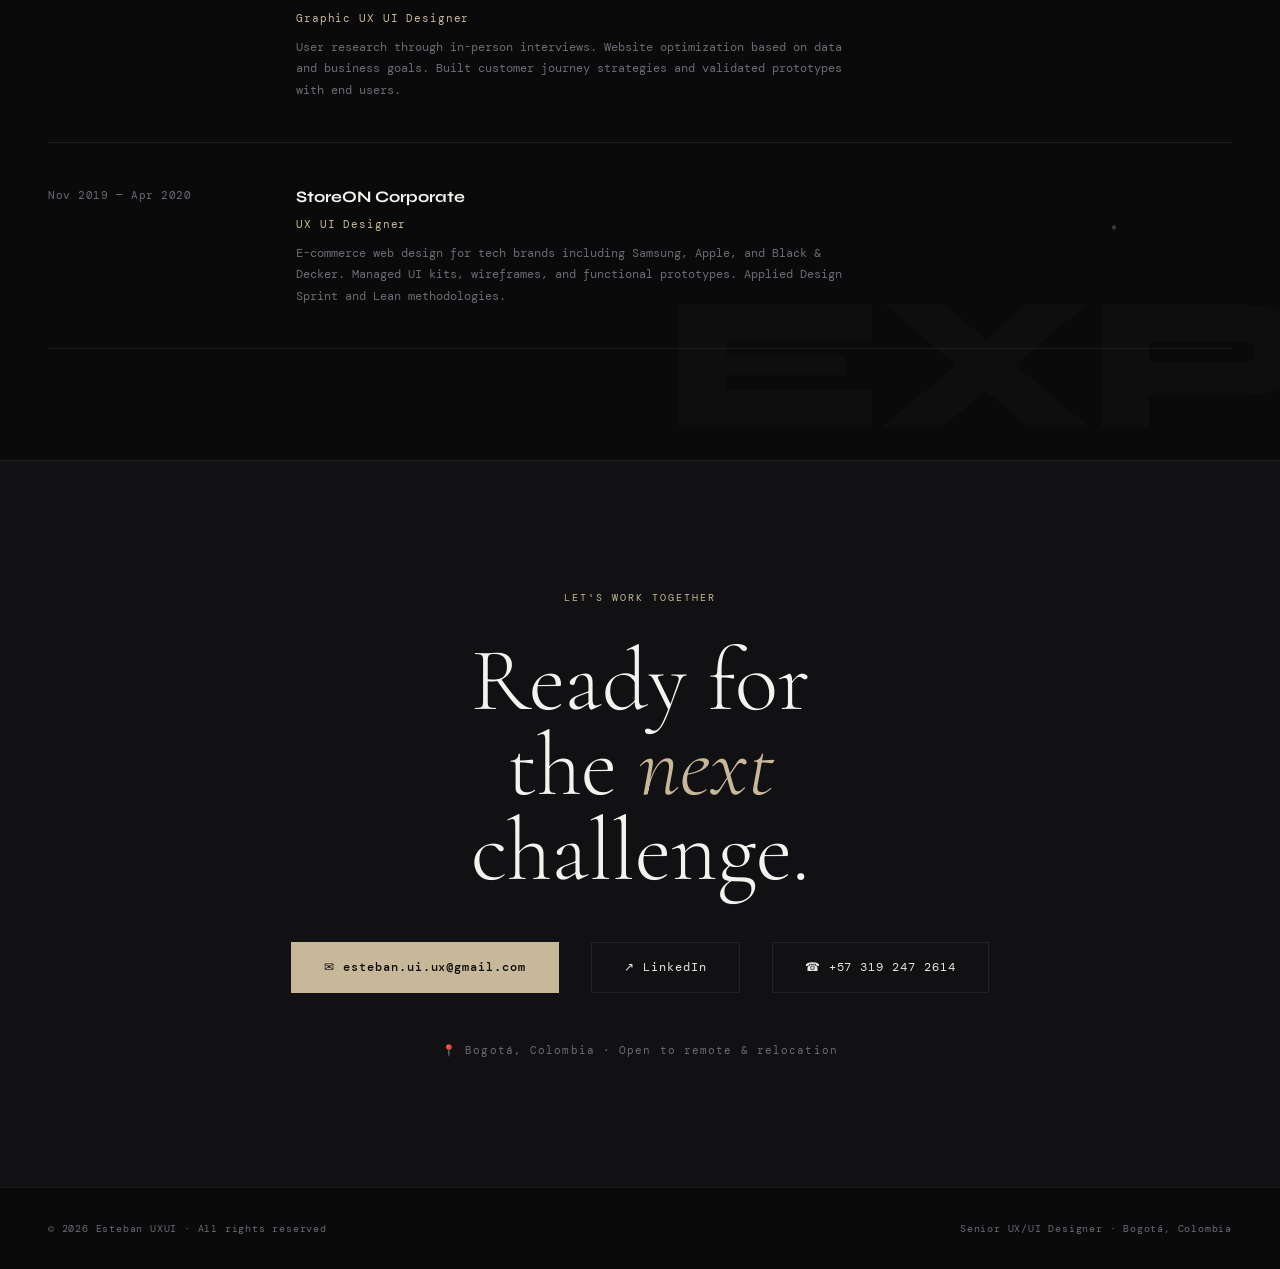
==== commit 2a2edd39: "Add files via upload" ====
--- a/index.html
+++ b/index.html
@@ -37,8 +37,8 @@
       <!-- Theme toggle -->
       <button class="theme-toggle" id="theme-toggle" aria-label="Toggle theme">
         <span class="toggle-icon">◐</span>
-        <span class="toggle-label-dark"  data-i18n="theme.dark">Light</span>
-        <span class="toggle-label-light" data-i18n="theme.light">Dark</span>
+        <span class="toggle-label-dark"  data-i18n="theme.dark"></span>
+        <span class="toggle-label-light" data-i18n="theme.light"></span>
       </button>
     </div>
   </nav>
@@ -103,107 +103,134 @@
     </div>
   </section>
 
-  <!-- ── PROJECTS (Bento Grid) ──────────────── -->
-  <section id="projects">
-    <div class="section-header">
-      <div>
-        <div class="section-label" data-i18n="projects.label">03 — Projects</div>
-        <h2 class="projects-title" data-i18n="projects.title">Selected<br/><em>work</em></h2>
-      </div>
-      <span class="projects-count" data-i18n="projects.count">6 projects · hover to explore</span>
-    </div>
-
-    <div class="projects-bento reveal">
-
-      <!-- Card 1 — Large -->
-      <div class="bento-card">
-        <div class="bento-cover" style="background:linear-gradient(135deg,#1a1a2e 0%,#0f3460 100%);">
-          <svg width="64" height="64" viewBox="0 0 48 48" fill="none"><rect x="8" y="8" width="32" height="24" rx="2" stroke="rgba(200,184,154,0.35)" stroke-width="1.5"/><rect x="16" y="36" width="16" height="2" rx="1" fill="rgba(200,184,154,0.3)"/><rect x="12" y="38" width="24" height="1.5" rx=".75" fill="rgba(200,184,154,0.2)"/></svg>
-        </div>
-        <span class="bento-num">01</span>
-        <div class="bento-overlay">
-          <div class="bento-cat">Banking · Design System</div>
-          <div class="bento-name">Santander Consumer App</div>
-          <div class="bento-detail">Front-end app redesign based on Santander's design system. Component architecture, tokenization and accessibility standards.</div>
-          <div class="bento-badge">
-            <svg class="bento-badge-logo" viewBox="0 0 24 24"><rect width="24" height="24" rx="2" fill="rgba(255,255,255,0.15)"/><text x="12" y="16" text-anchor="middle" font-size="10" fill="white" font-family="sans-serif">S</text></svg>
-            <span class="bento-badge-name">Novatec / Santander</span>
-          </div>
-        </div>
-      </div>
-
-      <!-- Card 2 -->
-      <div class="bento-card">
-        <div class="bento-cover" style="background:linear-gradient(135deg,#0d0d0d 0%,#2d1b69 100%);">
-          <svg width="48" height="48" viewBox="0 0 48 48" fill="none"><circle cx="24" cy="20" r="10" stroke="rgba(124,155,138,0.45)" stroke-width="1.5"/><path d="M8 40c0-8.837 7.163-16 16-16s16 7.163 16 16" stroke="rgba(124,155,138,0.45)" stroke-width="1.5"/></svg>
-        </div>
-        <span class="bento-num">02</span>
-        <div class="bento-overlay">
-          <div class="bento-cat">Health · UX Strategy</div>
-          <div class="bento-name">Sentria Health Platform</div>
-          <div class="bento-detail">Research-driven UX and interface design for a health digital product with full accessibility compliance.</div>
-          <div class="bento-badge"><svg class="bento-badge-logo" viewBox="0 0 24 24"><rect width="24" height="24" rx="2" fill="rgba(255,255,255,0.15)"/><text x="12" y="16" text-anchor="middle" font-size="9" fill="white" font-family="sans-serif">SE</text></svg><span class="bento-badge-name">Sentria</span></div>
-        </div>
-      </div>
-
-      <!-- Card 3 -->
-      <div class="bento-card">
-        <div class="bento-cover" style="background:linear-gradient(135deg,#0a1628 0%,#2e5984 100%);">
-          <svg width="48" height="48" viewBox="0 0 48 48" fill="none"><rect x="6" y="10" width="36" height="28" rx="2" stroke="rgba(200,184,154,0.35)" stroke-width="1.5"/><path d="M6 18h36M14 10v28" stroke="rgba(200,184,154,0.2)" stroke-width="1"/></svg>
-        </div>
-        <span class="bento-num">03</span>
-        <div class="bento-overlay">
-          <div class="bento-cat">Fintech · Product Design</div>
-          <div class="bento-name">Grupo Bolívar Digital</div>
-          <div class="bento-detail">End-to-end product design for financial and real estate digital services. Flows, prototyping and design system integration.</div>
-          <div class="bento-badge"><svg class="bento-badge-logo" viewBox="0 0 24 24"><rect width="24" height="24" rx="2" fill="rgba(255,255,255,0.15)"/><text x="12" y="16" text-anchor="middle" font-size="9" fill="white" font-family="sans-serif">GB</text></svg><span class="bento-badge-name">Grupo Bolívar</span></div>
-        </div>
-      </div>
-
-      <!-- Card 4 -->
-      <div class="bento-card">
-        <div class="bento-cover" style="background:linear-gradient(135deg,#1a0a0a 0%,#6b2323 100%);">
-          <svg width="48" height="48" viewBox="0 0 48 48" fill="none"><rect x="10" y="8" width="28" height="36" rx="2" stroke="rgba(200,184,154,0.35)" stroke-width="1.5"/><rect x="14" y="14" width="20" height="2" rx="1" fill="rgba(200,184,154,0.3)"/></svg>
-        </div>
-        <span class="bento-num">04</span>
-        <div class="bento-overlay">
-          <div class="bento-cat">E-commerce · Brand UX</div>
-          <div class="bento-name">Samsung Retail Experience</div>
-          <div class="bento-detail">E-commerce UX and UI kit management for Samsung platforms across Latin America.</div>
-          <div class="bento-badge"><svg class="bento-badge-logo" viewBox="0 0 24 24"><rect width="24" height="24" rx="2" fill="rgba(255,255,255,0.15)"/><text x="12" y="16" text-anchor="middle" font-size="8" fill="white" font-family="sans-serif">SAM</text></svg><span class="bento-badge-name">Samsung · StoreON</span></div>
-        </div>
-      </div>
-
-      <!-- Card 5 -->
-      <div class="bento-card">
-        <div class="bento-cover" style="background:linear-gradient(135deg,#0a1a0a 0%,#2a5c2a 100%);">
-          <svg width="48" height="48" viewBox="0 0 48 48" fill="none"><path d="M24 8L40 18L40 30L24 40L8 30L8 18Z" stroke="rgba(124,155,138,0.45)" stroke-width="1.5" fill="none"/><circle cx="24" cy="24" r="6" stroke="rgba(124,155,138,0.3)" stroke-width="1.5"/></svg>
-        </div>
-        <span class="bento-num">05</span>
-        <div class="bento-overlay">
-          <div class="bento-cat">Telecom · Web UX</div>
-          <div class="bento-name">Total Play Digital Suite</div>
-          <div class="bento-detail">UX/UI for telecom digital services. Web experiences and service flows for end users.</div>
-          <div class="bento-badge"><svg class="bento-badge-logo" viewBox="0 0 24 24"><rect width="24" height="24" rx="2" fill="rgba(255,255,255,0.15)"/><text x="12" y="16" text-anchor="middle" font-size="8" fill="white" font-family="sans-serif">TP</text></svg><span class="bento-badge-name">Total Play</span></div>
-        </div>
-      </div>
-
-      <!-- Card 6 -->
-      <div class="bento-card">
-        <div class="bento-cover" style="background:linear-gradient(135deg,#1a1200 0%,#6b4f00 100%);">
-          <svg width="48" height="48" viewBox="0 0 48 48" fill="none"><rect x="8" y="16" width="32" height="20" rx="2" stroke="rgba(200,184,154,0.35)" stroke-width="1.5"/><path d="M16 16V12a8 8 0 0116 0v4" stroke="rgba(200,184,154,0.2)" stroke-width="1.5"/><circle cx="24" cy="26" r="3" fill="rgba(200,184,154,0.35)"/></svg>
-        </div>
-        <span class="bento-num">06</span>
-        <div class="bento-overlay">
-          <div class="bento-cat">AI · Product Strategy</div>
-          <div class="bento-name">AI-Integrated Design Strategy</div>
-          <div class="bento-detail">Cross-functional strategy integrating AI models. Data-driven product decisions at scale.</div>
-          <div class="bento-badge"><svg class="bento-badge-logo" viewBox="0 0 24 24"><rect width="24" height="24" rx="2" fill="rgba(255,255,255,0.15)"/><text x="12" y="16" text-anchor="middle" font-size="7" fill="white" font-family="sans-serif">IMG</text></svg><span class="bento-badge-name">Imaginamos</span></div>
-        </div>
-      </div>
-
-    </div>
-  </section>
+  <!-- ── PROJECTS — Horizontal Pinned Scroll ── -->
+  <div id="projects-pin">
+    <div id="projects-sticky">
+      <section id="projects">
+        <div class="section-header">
+          <div>
+            <div class="section-label" data-i18n="projects.label">03 — Projects</div>
+            <h2 class="projects-title" data-i18n="projects.title">Selected<br/><em>work</em></h2>
+          </div>
+          <div class="projects-meta">
+            <span class="projects-count" data-i18n="projects.count">6 projects · scroll to explore</span>
+            <div class="projects-progress">
+              <div class="projects-progress-fill"></div>
+            </div>
+          </div>
+        </div>
+
+        <div class="h-track-wrap">
+          <div class="h-track">
+
+            <!-- Card 1 -->
+            <div class="h-card">
+              <div class="h-cover" style="background:linear-gradient(135deg,#1a1a2e 0%,#0f3460 100%);">
+                <svg width="72" height="72" viewBox="0 0 48 48" fill="none"><rect x="8" y="8" width="32" height="24" rx="2" stroke="rgba(200,184,154,0.35)" stroke-width="1.5"/><rect x="16" y="36" width="16" height="2" rx="1" fill="rgba(200,184,154,0.3)"/><rect x="12" y="38" width="24" height="1.5" rx=".75" fill="rgba(200,184,154,0.2)"/></svg>
+              </div>
+              <span class="h-num">01</span>
+              <div class="h-overlay">
+                <div class="h-cat">Banking · Design System</div>
+                <div class="h-name">Santander Consumer App</div>
+                <div class="h-detail">Front-end app redesign based on Santander's design system. Component architecture, tokenization and accessibility standards.</div>
+                <div class="h-badge">
+                  <svg viewBox="0 0 24 24" fill="white"><rect width="24" height="24" rx="2" fill="rgba(255,255,255,0.15)"/><text x="12" y="16" text-anchor="middle" font-size="10" font-family="sans-serif" fill="white">S</text></svg>
+                  <span class="h-badge-name">Novatec / Santander</span>
+                </div>
+              </div>
+            </div>
+
+            <!-- Card 2 -->
+            <div class="h-card">
+              <div class="h-cover" style="background:linear-gradient(135deg,#0d0d0d 0%,#2d1b69 100%);">
+                <svg width="64" height="64" viewBox="0 0 48 48" fill="none"><circle cx="24" cy="20" r="10" stroke="rgba(124,155,138,0.45)" stroke-width="1.5"/><path d="M8 40c0-8.837 7.163-16 16-16s16 7.163 16 16" stroke="rgba(124,155,138,0.45)" stroke-width="1.5"/></svg>
+              </div>
+              <span class="h-num">02</span>
+              <div class="h-overlay">
+                <div class="h-cat">Health · UX Strategy</div>
+                <div class="h-name">Sentria Health Platform</div>
+                <div class="h-detail">Research-driven UX and interface design for a health digital product with full accessibility compliance.</div>
+                <div class="h-badge">
+                  <svg viewBox="0 0 24 24"><rect width="24" height="24" rx="2" fill="rgba(255,255,255,0.15)"/><text x="12" y="16" text-anchor="middle" font-size="9" font-family="sans-serif" fill="white">SE</text></svg>
+                  <span class="h-badge-name">Sentria</span>
+                </div>
+              </div>
+            </div>
+
+            <!-- Card 3 -->
+            <div class="h-card">
+              <div class="h-cover" style="background:linear-gradient(135deg,#0a1628 0%,#2e5984 100%);">
+                <svg width="64" height="64" viewBox="0 0 48 48" fill="none"><rect x="6" y="10" width="36" height="28" rx="2" stroke="rgba(200,184,154,0.35)" stroke-width="1.5"/><path d="M6 18h36M14 10v28" stroke="rgba(200,184,154,0.2)" stroke-width="1"/></svg>
+              </div>
+              <span class="h-num">03</span>
+              <div class="h-overlay">
+                <div class="h-cat">Fintech · Product Design</div>
+                <div class="h-name">Grupo Bolívar Digital</div>
+                <div class="h-detail">End-to-end product design for financial and real estate digital services. Flows, prototyping and design system integration.</div>
+                <div class="h-badge">
+                  <svg viewBox="0 0 24 24"><rect width="24" height="24" rx="2" fill="rgba(255,255,255,0.15)"/><text x="12" y="16" text-anchor="middle" font-size="9" font-family="sans-serif" fill="white">GB</text></svg>
+                  <span class="h-badge-name">Grupo Bolívar</span>
+                </div>
+              </div>
+            </div>
+
+            <!-- Card 4 -->
+            <div class="h-card">
+              <div class="h-cover" style="background:linear-gradient(135deg,#1a0a0a 0%,#6b2323 100%);">
+                <svg width="64" height="64" viewBox="0 0 48 48" fill="none"><rect x="10" y="8" width="28" height="36" rx="2" stroke="rgba(200,184,154,0.35)" stroke-width="1.5"/><rect x="14" y="14" width="20" height="2" rx="1" fill="rgba(200,184,154,0.3)"/><rect x="14" y="20" width="14" height="1.5" rx=".75" fill="rgba(200,184,154,0.2)"/></svg>
+              </div>
+              <span class="h-num">04</span>
+              <div class="h-overlay">
+                <div class="h-cat">E-commerce · Brand UX</div>
+                <div class="h-name">Samsung Retail Experience</div>
+                <div class="h-detail">E-commerce UX design and UI kit management for Samsung's web and app platforms across Latin America.</div>
+                <div class="h-badge">
+                  <svg viewBox="0 0 24 24"><rect width="24" height="24" rx="2" fill="rgba(255,255,255,0.15)"/><text x="12" y="16" text-anchor="middle" font-size="8" font-family="sans-serif" fill="white">SAM</text></svg>
+                  <span class="h-badge-name">Samsung · StoreON</span>
+                </div>
+              </div>
+            </div>
+
+            <!-- Card 5 -->
+            <div class="h-card">
+              <div class="h-cover" style="background:linear-gradient(135deg,#0a1a0a 0%,#2a5c2a 100%);">
+                <svg width="64" height="64" viewBox="0 0 48 48" fill="none"><path d="M24 8L40 18L40 30L24 40L8 30L8 18Z" stroke="rgba(124,155,138,0.45)" stroke-width="1.5" fill="none"/><circle cx="24" cy="24" r="6" stroke="rgba(124,155,138,0.3)" stroke-width="1.5"/></svg>
+              </div>
+              <span class="h-num">05</span>
+              <div class="h-overlay">
+                <div class="h-cat">Telecom · Web UX</div>
+                <div class="h-name">Total Play Digital Suite</div>
+                <div class="h-detail">UX/UI for telecom digital services. Web experiences, service flows and interface design for end users.</div>
+                <div class="h-badge">
+                  <svg viewBox="0 0 24 24"><rect width="24" height="24" rx="2" fill="rgba(255,255,255,0.15)"/><text x="12" y="16" text-anchor="middle" font-size="8" font-family="sans-serif" fill="white">TP</text></svg>
+                  <span class="h-badge-name">Total Play</span>
+                </div>
+              </div>
+            </div>
+
+            <!-- Card 6 -->
+            <div class="h-card">
+              <div class="h-cover" style="background:linear-gradient(135deg,#1a1200 0%,#6b4f00 100%);">
+                <svg width="64" height="64" viewBox="0 0 48 48" fill="none"><rect x="8" y="16" width="32" height="20" rx="2" stroke="rgba(200,184,154,0.35)" stroke-width="1.5"/><path d="M16 16V12a8 8 0 0116 0v4" stroke="rgba(200,184,154,0.2)" stroke-width="1.5"/><circle cx="24" cy="26" r="3" fill="rgba(200,184,154,0.35)"/></svg>
+              </div>
+              <span class="h-num">06</span>
+              <div class="h-overlay">
+                <div class="h-cat">AI · Product Strategy</div>
+                <div class="h-name">AI-Integrated Design Strategy</div>
+                <div class="h-detail">Cross-functional strategy integrating AI models. Data-driven product decisions at scale with Imaginamos.</div>
+                <div class="h-badge">
+                  <svg viewBox="0 0 24 24"><rect width="24" height="24" rx="2" fill="rgba(255,255,255,0.15)"/><text x="12" y="16" text-anchor="middle" font-size="7" font-family="sans-serif" fill="white">IMG</text></svg>
+                  <span class="h-badge-name">Imaginamos</span>
+                </div>
+              </div>
+            </div>
+
+          </div><!-- /h-track -->
+        </div><!-- /h-track-wrap -->
+      </section>
+    </div><!-- /projects-sticky -->
+  </div><!-- /projects-pin -->
+
 
   <!-- ── CLIENTS (Logo carousel) ────────────── -->
   <section id="clients">
--- a/css/projects.css
+++ b/css/projects.css
@@ -1,19 +1,39 @@
 /* ============================================
-   PROJECTS — Bento grid layout
+   PROJECTS — Horizontal Pinned Scroll
+   Section stays fixed while cards scroll left
    ============================================ */
 
-#projects {
-  padding: 7rem 3rem;
+/* Pin wrapper — sets the scroll height so the
+   section "occupies" vertical space even pinned */
+#projects-pin {
+  position: relative;
+  /* Height = viewport + (cards - 1) * card-width + gaps
+     Set via JS based on number of cards */
+}
+
+/* The sticky container that stays in view */
+#projects-sticky {
+  position: sticky;
+  top: 0;
+  height: 100vh;
+  overflow: hidden;
+  display: flex;
+  flex-direction: column;
+  justify-content: center;
   border-top: 1px solid var(--border);
-  position: relative;
-  overflow: hidden;
-}
-
+  background: var(--bg);
+}
+
+/* Header row */
 #projects .section-header {
+  position: relative;
+  z-index: 2;
+  padding: 0 3rem;
   display: flex;
   justify-content: space-between;
   align-items: flex-end;
-  margin-bottom: 3rem;
+  margin-bottom: 2.5rem;
+  flex-shrink: 0;
 }
 
 .projects-title {
@@ -23,8 +43,13 @@
   color: var(--white);
   line-height: 1.1;
 }
-
 .projects-title em { font-style: italic; color: var(--accent); }
+
+.projects-meta {
+  display: flex;
+  align-items: center;
+  gap: 2rem;
+}
 
 .projects-count {
   font-size: 10px;
@@ -33,94 +58,102 @@
   color: var(--muted);
 }
 
-/* ── Bento grid ───────────────────────────── */
-
-.projects-bento {
-  display: grid;
-  grid-template-columns: repeat(12, 1fr);
-  grid-template-rows: auto;
-  gap: 1px;
+/* Progress bar */
+.projects-progress {
+  width: 120px;
+  height: 1px;
   background: var(--border);
+  position: relative;
+  overflow: hidden;
+}
+.projects-progress-fill {
+  position: absolute;
+  left: 0; top: 0;
+  height: 100%;
+  width: 0%;
+  background: var(--accent);
+  transition: width 0.1s linear;
+}
+
+/* ── Horizontal track ─────────────────────── */
+
+.h-track-wrap {
+  overflow: hidden;
+  padding: 0 3rem;
+  flex-shrink: 0;
+  /* fade right edge */
+  mask-image: linear-gradient(to right, black 70%, transparent 100%);
+  -webkit-mask-image: linear-gradient(to right, black 70%, transparent 100%);
+}
+
+.h-track {
+  display: flex;
+  gap: 1.5rem;
+  will-change: transform;
+  /* JS sets translateX */
+}
+
+/* ── Project card ─────────────────────────── */
+.h-card {
+  flex-shrink: 0;
+  width: clamp(300px, 36vw, 520px);
+  height: clamp(380px, 52vh, 560px);
+  position: relative;
+  overflow: hidden;
   border: 1px solid var(--border);
-}
-
-/* Card base */
-.bento-card {
-  position: relative;
-  overflow: hidden;
   background: var(--bg3);
   cursor: pointer;
-  min-height: 280px;
-}
-
-/* Grid placement — creates asymmetric bento layout */
-.bento-card:nth-child(1) { grid-column: span 7; grid-row: span 2; min-height: 480px; }
-.bento-card:nth-child(2) { grid-column: span 5; }
-.bento-card:nth-child(3) { grid-column: span 5; }
-.bento-card:nth-child(4) { grid-column: span 4; }
-.bento-card:nth-child(5) { grid-column: span 4; }
-.bento-card:nth-child(6) { grid-column: span 4; }
+  transition: border-color 0.4s;
+}
+
+.h-card:hover { border-color: var(--accent); }
 
 /* Cover */
-.bento-cover {
+.h-cover {
   position: absolute;
   inset: 0;
   display: flex;
   align-items: center;
   justify-content: center;
-  transition: transform 0.7s cubic-bezier(0.25, 0.46, 0.45, 0.94);
-  will-change: transform;
-}
-
-.bento-card:hover .bento-cover { transform: scale(1.05); }
-
-.bento-cover img {
+  transition: transform 0.7s cubic-bezier(0.25,0.46,0.45,0.94);
+}
+.h-card:hover .h-cover { transform: scale(1.04); }
+
+.h-cover img {
   width: 100%; height: 100%;
   object-fit: cover;
-  loading: lazy;
-}
-
-/* Overlay — always partially visible at bottom */
-.bento-overlay {
-  position: absolute;
-  inset: 0;
-  background: linear-gradient(
-    to top,
-    rgba(10,10,11,0.95) 0%,
-    rgba(10,10,11,0.5)  40%,
-    rgba(10,10,11,0.05) 100%
-  );
-  display: flex;
-  flex-direction: column;
-  justify-content: flex-end;
-  padding: 1.8rem;
-  transition: background 0.4s ease;
-}
-
-.bento-card:hover .bento-overlay {
-  background: linear-gradient(
-    to top,
-    rgba(10,10,11,0.98) 0%,
-    rgba(10,10,11,0.7)  55%,
-    rgba(10,10,11,0.15) 100%
-  );
-}
-
-/* Content always visible */
-.bento-num {
-  position: absolute;
-  top: 1.2rem; right: 1.4rem;
+}
+
+/* Number — top right */
+.h-num {
+  position: absolute;
+  top: 1.4rem; right: 1.6rem;
   font-family: 'Syne', sans-serif;
   font-size: 11px;
   font-weight: 700;
   color: rgba(255,255,255,0.18);
   letter-spacing: 0.1em;
+  z-index: 2;
   transition: color 0.3s;
 }
-
-.bento-card:hover .bento-num { color: var(--accent); }
-
-.bento-cat {
+.h-card:hover .h-num { color: var(--accent); }
+
+/* Bottom overlay — slides up on hover */
+.h-overlay {
+  position: absolute;
+  left: 0; right: 0; bottom: 0;
+  padding: 2rem;
+  background: linear-gradient(to top,
+    rgba(10,10,11,0.97) 0%,
+    rgba(10,10,11,0.65) 60%,
+    transparent 100%);
+  transform: translateY(calc(100% - 90px));
+  transition: transform 0.45s cubic-bezier(0.25,0.46,0.45,0.94);
+  z-index: 2;
+}
+.h-card:hover .h-overlay { transform: translateY(0); }
+
+.h-cat {
   font-size: 9px;
   letter-spacing: 0.18em;
   text-transform: uppercase;
@@ -128,98 +161,59 @@
   margin-bottom: 0.4rem;
 }
 
-.bento-name {
+.h-name {
   font-family: 'Syne', sans-serif;
+  font-size: 1.15rem;
   font-weight: 700;
   color: var(--white);
-  margin-bottom: 0;
-  line-height: 1.2;
-}
-
-/* Large card gets bigger name */
-.bento-card:nth-child(1) .bento-name { font-size: 1.5rem; }
-.bento-name { font-size: 1rem; }
-
-/* Detail — hidden until hover */
-.bento-detail {
+  line-height: 1.15;
+  margin-bottom: 0.8rem;
+}
+
+.h-detail {
   font-size: 11px;
   color: var(--muted);
   line-height: 1.65;
-  max-height: 0;
-  overflow: hidden;
-  opacity: 0;
-  margin-top: 0;
-  transition: max-height 0.4s ease, opacity 0.35s ease, margin-top 0.3s ease;
-}
-
-.bento-card:hover .bento-detail {
-  max-height: 80px;
-  opacity: 1;
-  margin-top: 0.6rem;
-}
-
-/* Company badge */
-.bento-badge {
+  margin-bottom: 1.2rem;
+}
+
+.h-badge {
   display: inline-flex;
   align-items: center;
   gap: 0.5rem;
   border: 1px solid rgba(255,255,255,0.1);
-  padding: 0.3rem 0.7rem;
-  width: fit-content;
+  padding: 0.35rem 0.75rem;
   background: rgba(255,255,255,0.04);
   backdrop-filter: blur(6px);
-  max-height: 0;
-  overflow: hidden;
-  opacity: 0;
-  margin-top: 0;
-  transition: max-height 0.4s 0.05s ease, opacity 0.35s 0.05s ease, margin-top 0.3s ease;
-}
-
-.bento-card:hover .bento-badge {
-  max-height: 40px;
-  opacity: 1;
-  margin-top: 0.8rem;
-}
-
-.bento-badge-logo {
+}
+
+.h-badge svg {
   width: 16px; height: 16px;
-  object-fit: contain;
-  filter: brightness(0) invert(1);
-  opacity: 0.6;
-}
-
-.bento-badge-name {
+}
+
+.h-badge-name {
   font-size: 9px;
   letter-spacing: 0.1em;
   text-transform: uppercase;
   color: var(--muted);
 }
 
-/* Light mode adjustments */
-[data-theme="light"] .bento-card { background: var(--bg2); }
-[data-theme="light"] .bento-overlay {
-  background: linear-gradient(to top, rgba(244,242,238,0.97) 0%, rgba(244,242,238,0.5) 40%, rgba(244,242,238,0.05) 100%);
-}
-[data-theme="light"] .bento-card:hover .bento-overlay {
-  background: linear-gradient(to top, rgba(244,242,238,0.99) 0%, rgba(244,242,238,0.75) 55%, rgba(244,242,238,0.15) 100%);
-}
-[data-theme="light"] .bento-name { color: #1a1a1c; }
+/* ── Light mode ───────────────────────────── */
+[data-theme="light"] #projects-sticky { background: var(--bg); }
+[data-theme="light"] .h-card { background: var(--bg2); }
+[data-theme="light"] .h-overlay {
+  background: linear-gradient(to top,
+    rgba(244,242,238,0.98) 0%,
+    rgba(244,242,238,0.7) 60%,
+    transparent 100%);
+}
+[data-theme="light"] .h-name { color: #1a1a1c; }
 
 /* ── Responsive ───────────────────────────── */
-
-@media (max-width: 1024px) {
-  .bento-card:nth-child(1) { grid-column: span 12; min-height: 360px; }
-  .bento-card:nth-child(2) { grid-column: span 6; }
-  .bento-card:nth-child(3) { grid-column: span 6; }
-  .bento-card:nth-child(4) { grid-column: span 4; }
-  .bento-card:nth-child(5) { grid-column: span 4; }
-  .bento-card:nth-child(6) { grid-column: span 4; }
-}
-
 @media (max-width: 768px) {
-  #projects { padding: 5rem 1.5rem; }
-  #projects .section-header { flex-direction: column; align-items: flex-start; gap: 0.5rem; }
-  .projects-bento { grid-template-columns: 1fr 1fr; }
-  .bento-card:nth-child(n) { grid-column: span 1; min-height: 220px; }
-  .bento-card:nth-child(1) { grid-column: span 2; min-height: 280px; }
-}
+  #projects .section-header { padding: 0 1.5rem; flex-direction: column; align-items: flex-start; gap: 0.5rem; }
+  .h-track-wrap { padding: 0 1.5rem; }
+  .h-card { width: 78vw; height: 62vw; min-height: 280px; }
+  .projects-progress { display: none; }
+  .h-overlay { transform: translateY(0); } /* always visible on mobile */
+}
